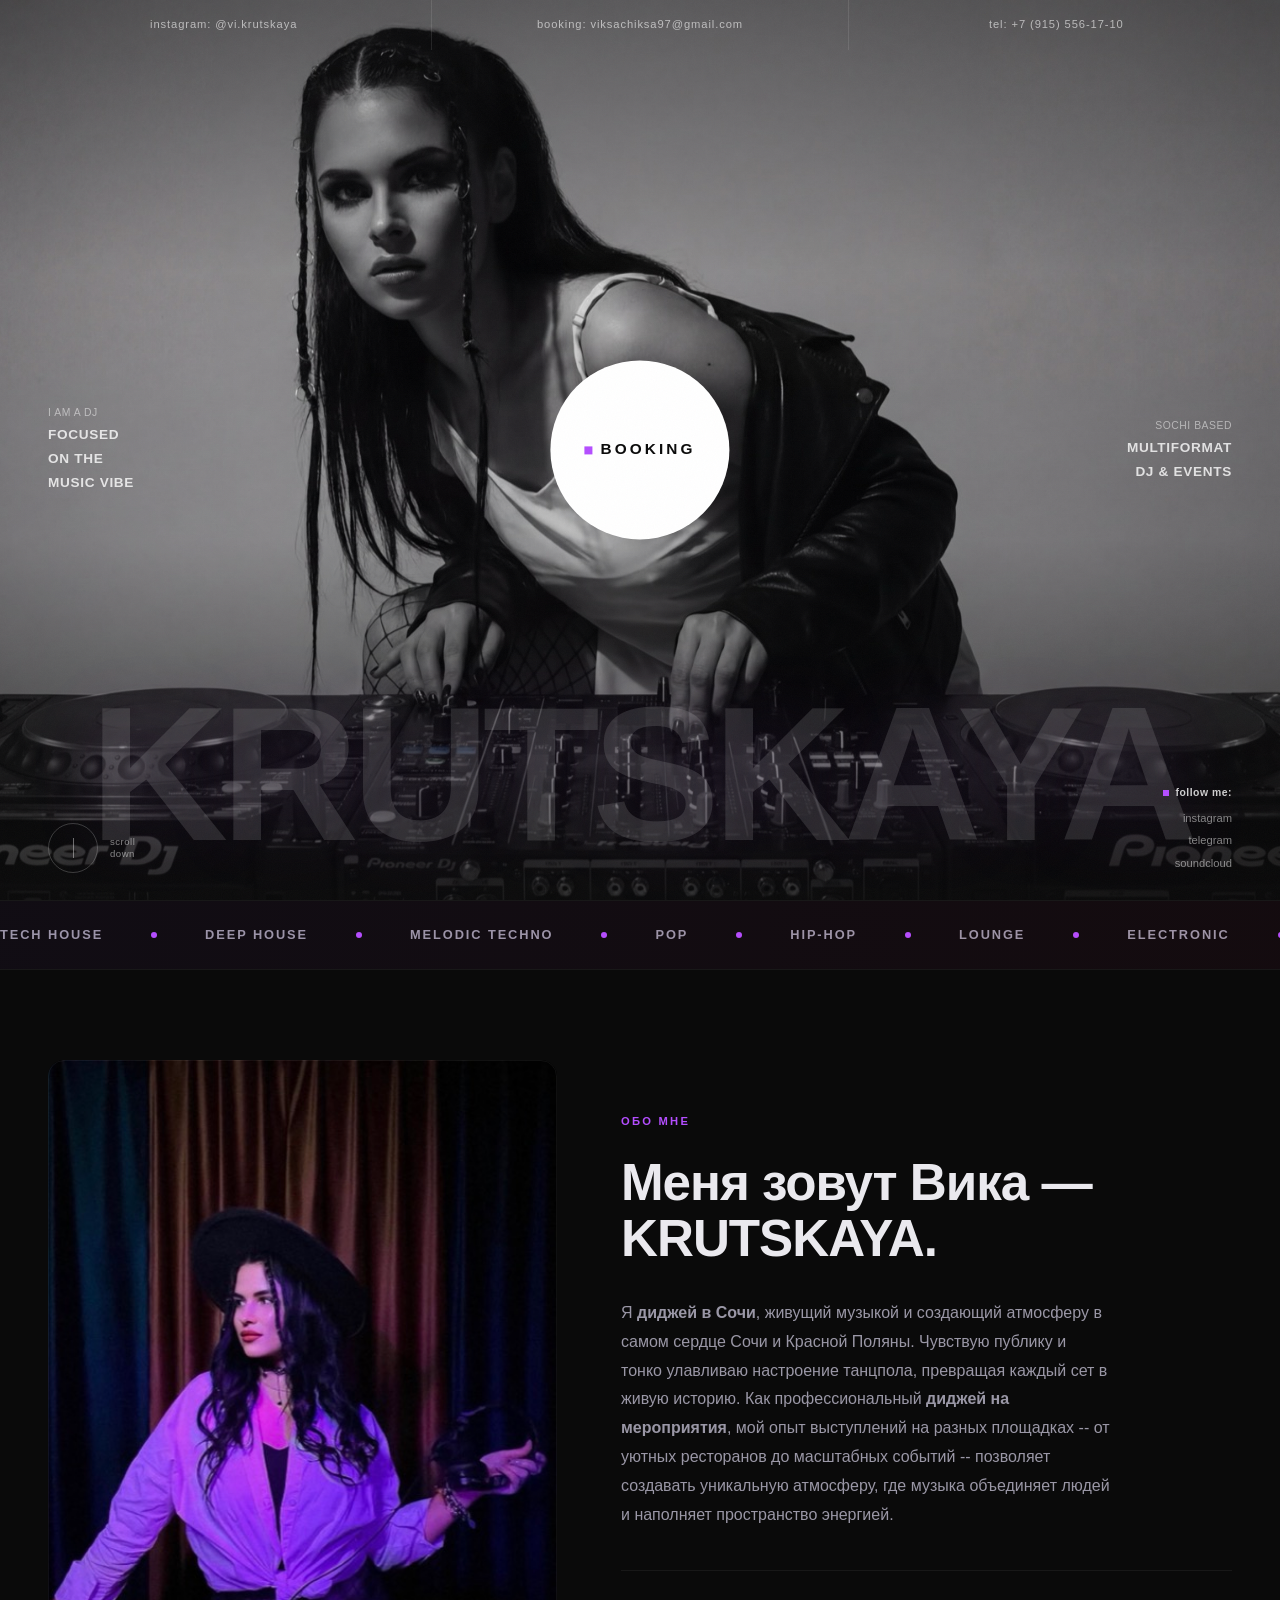
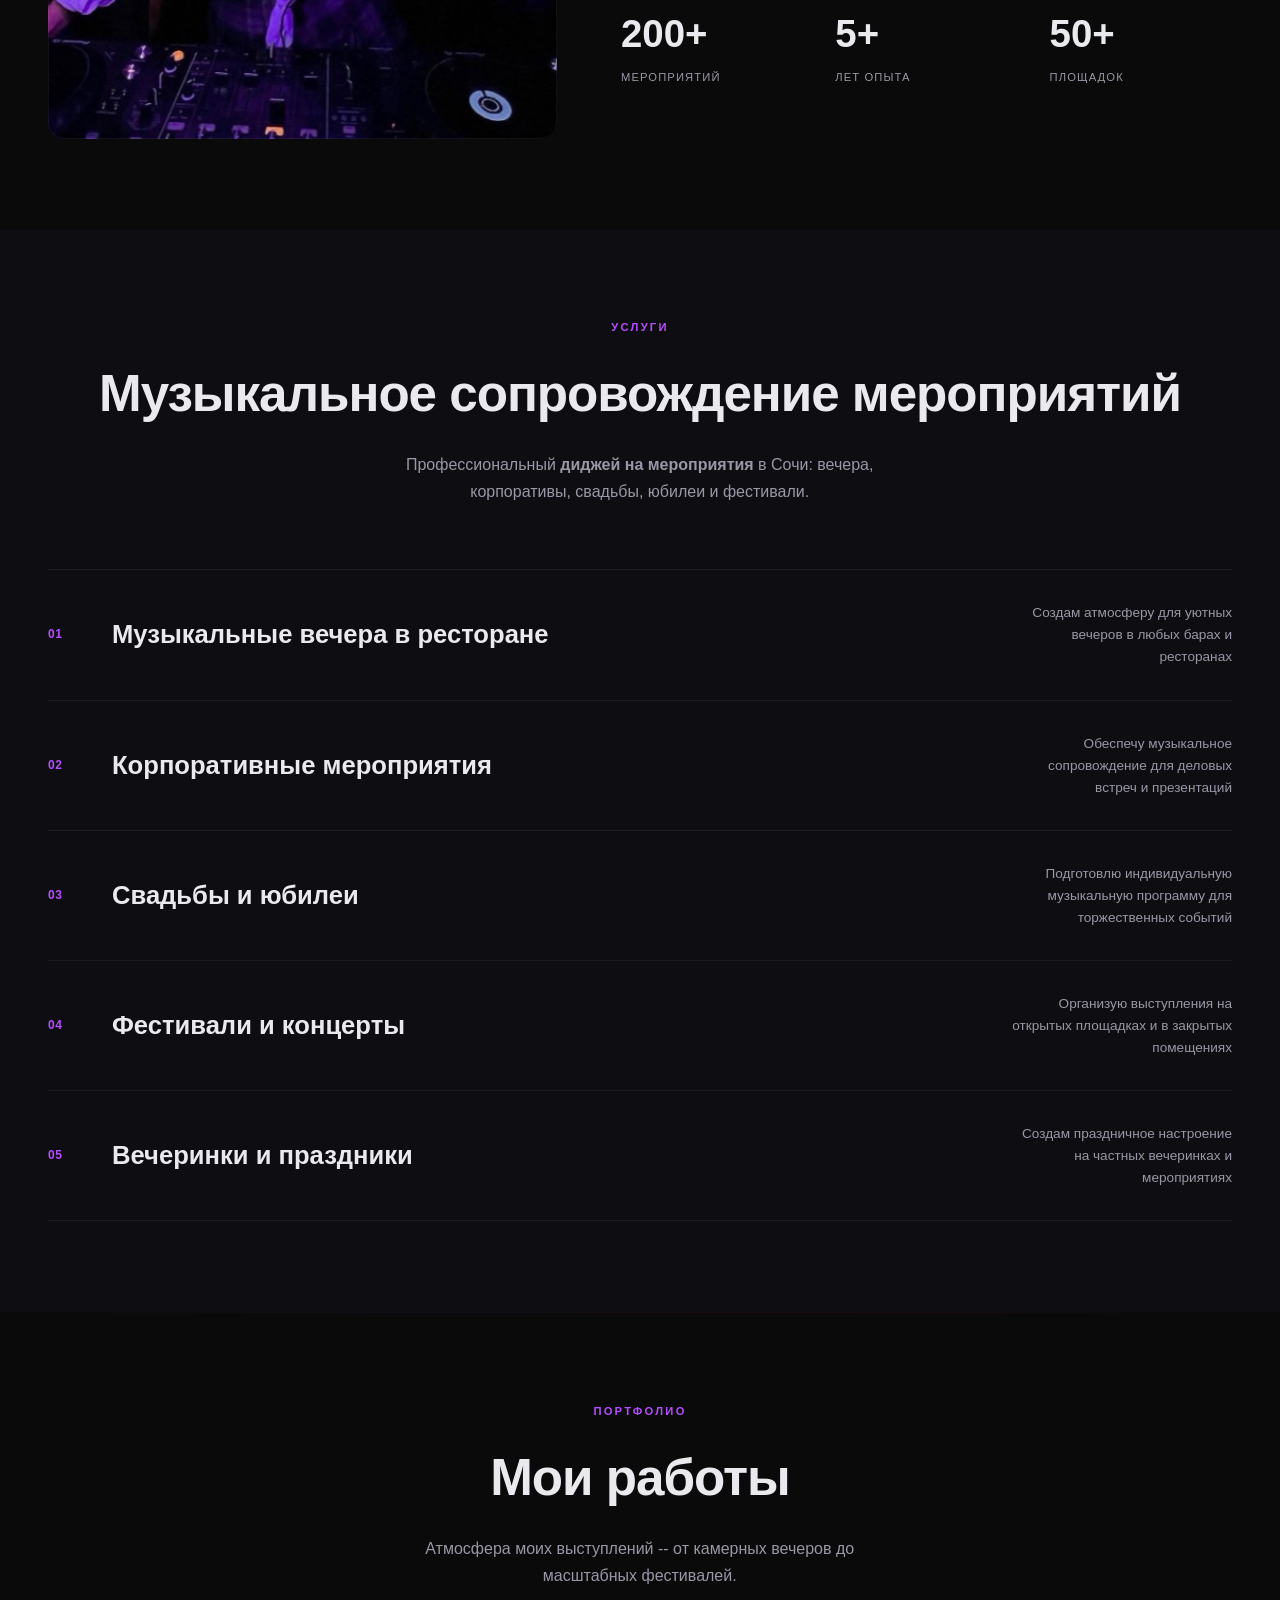
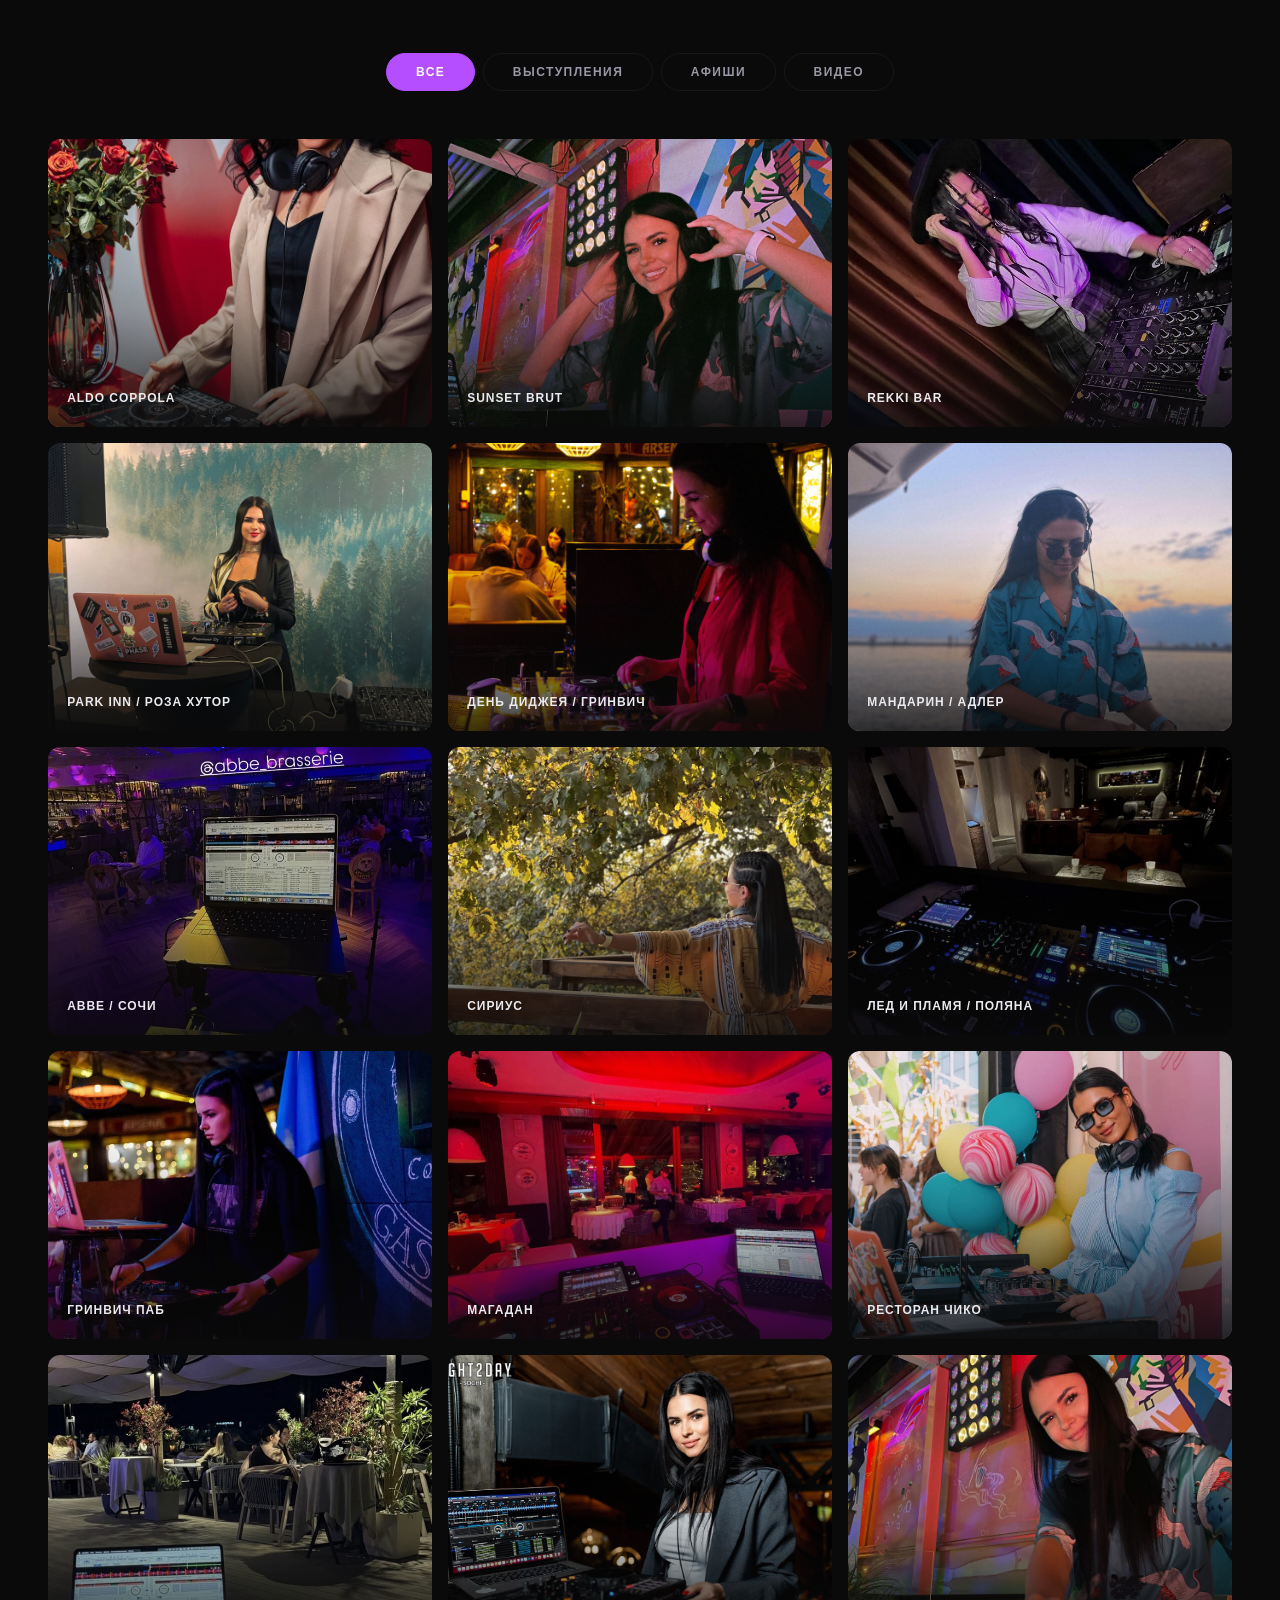
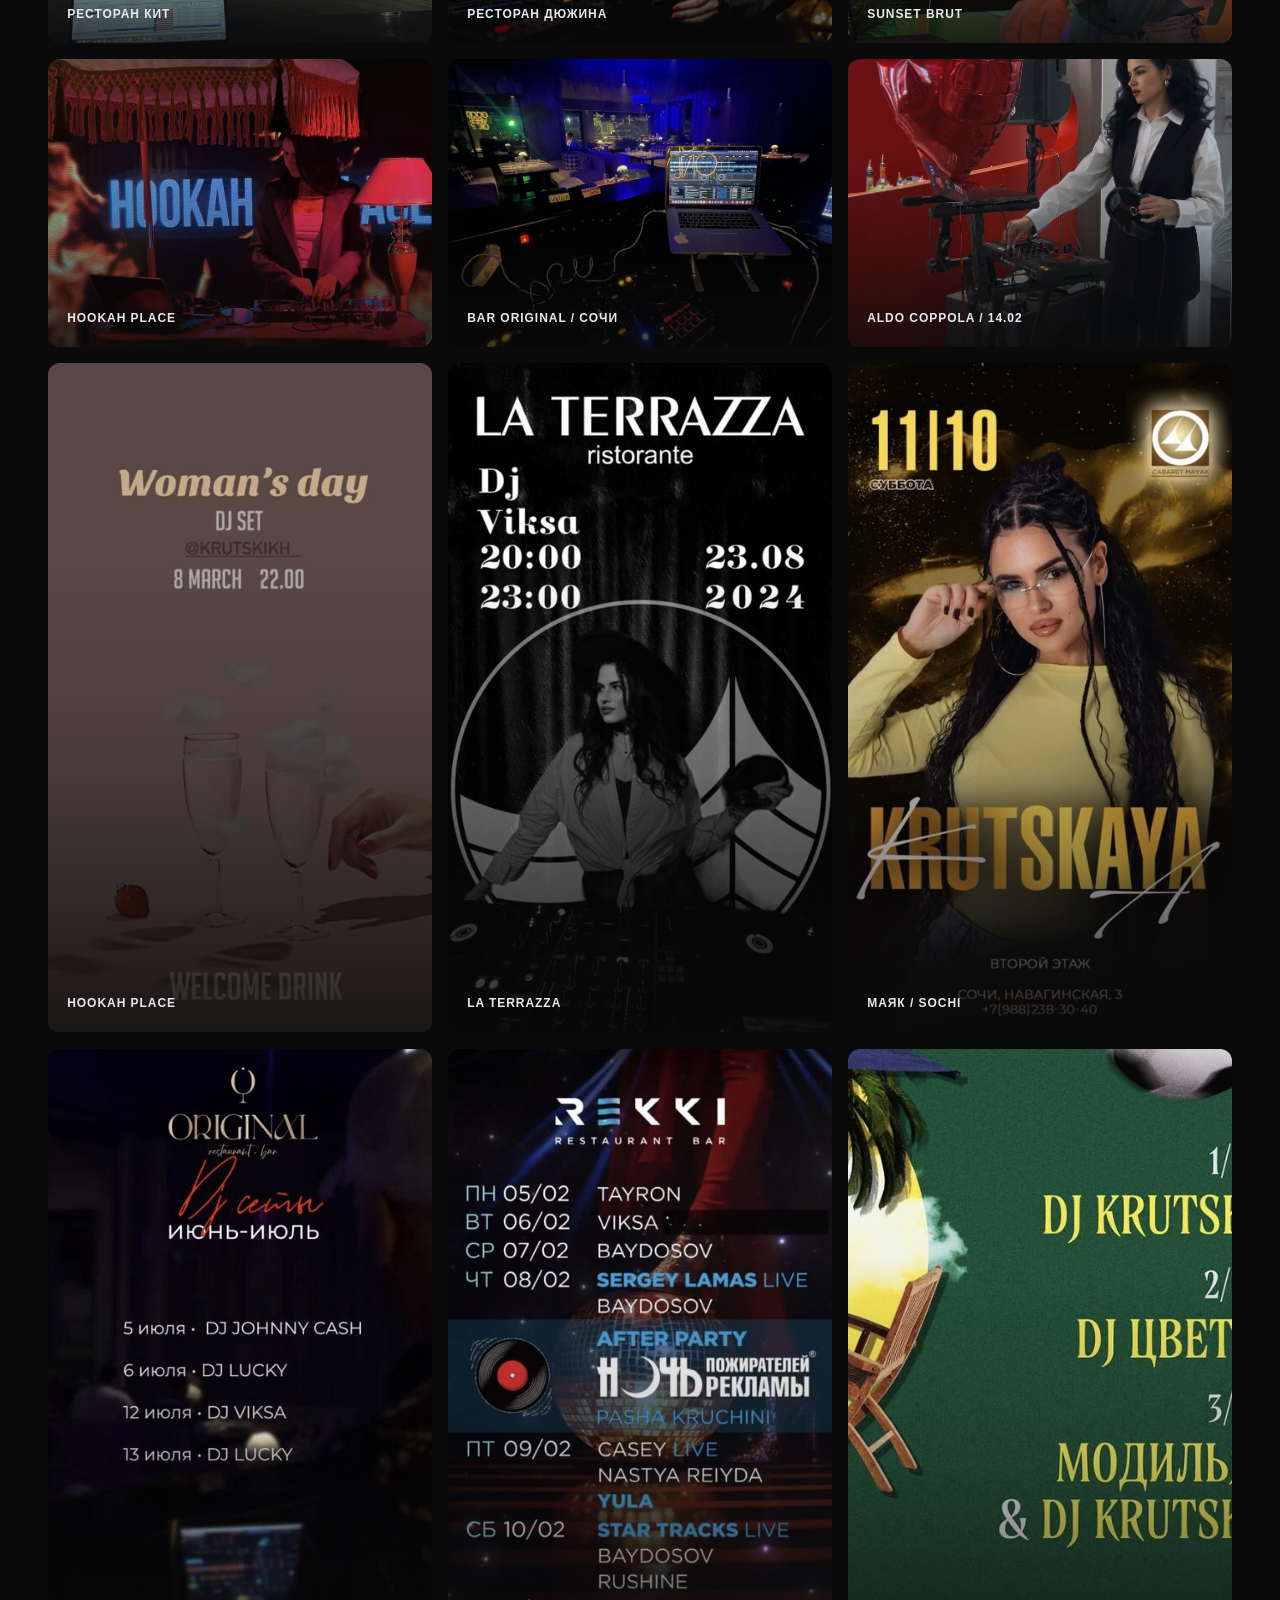
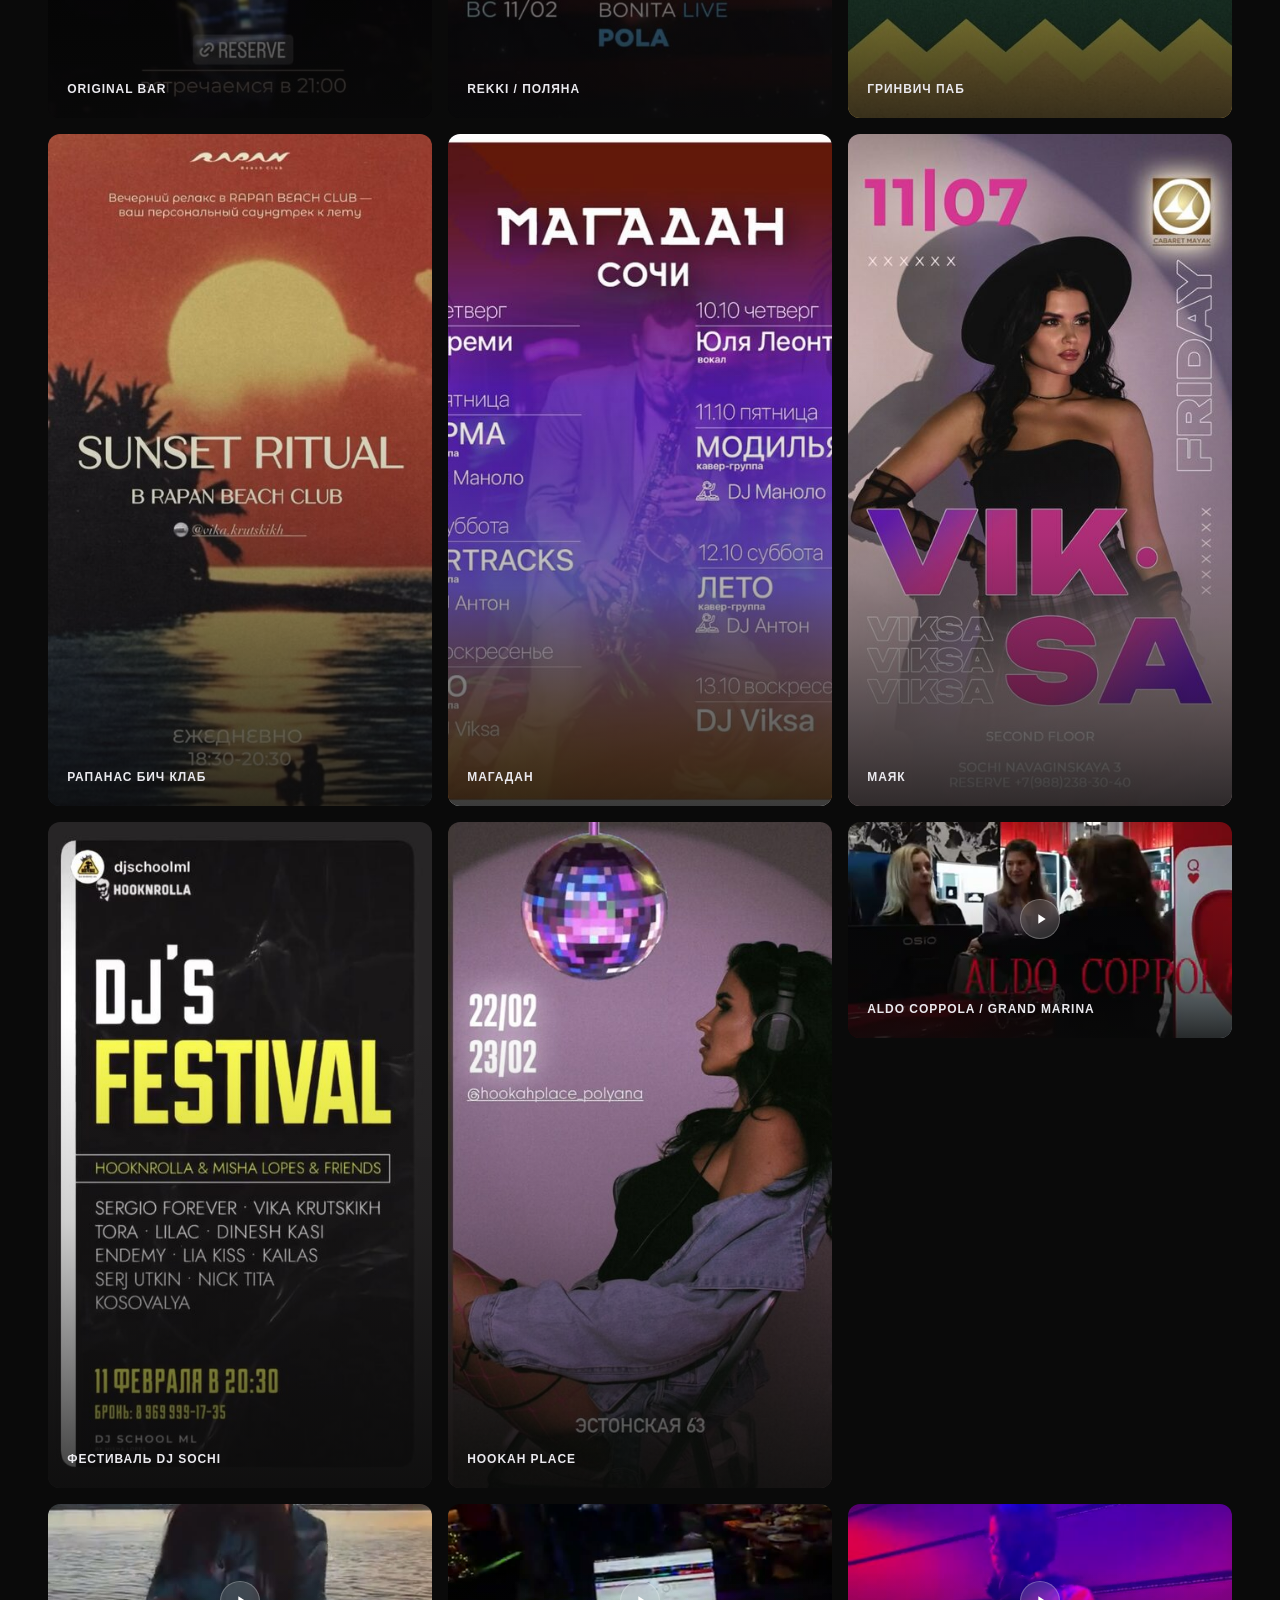
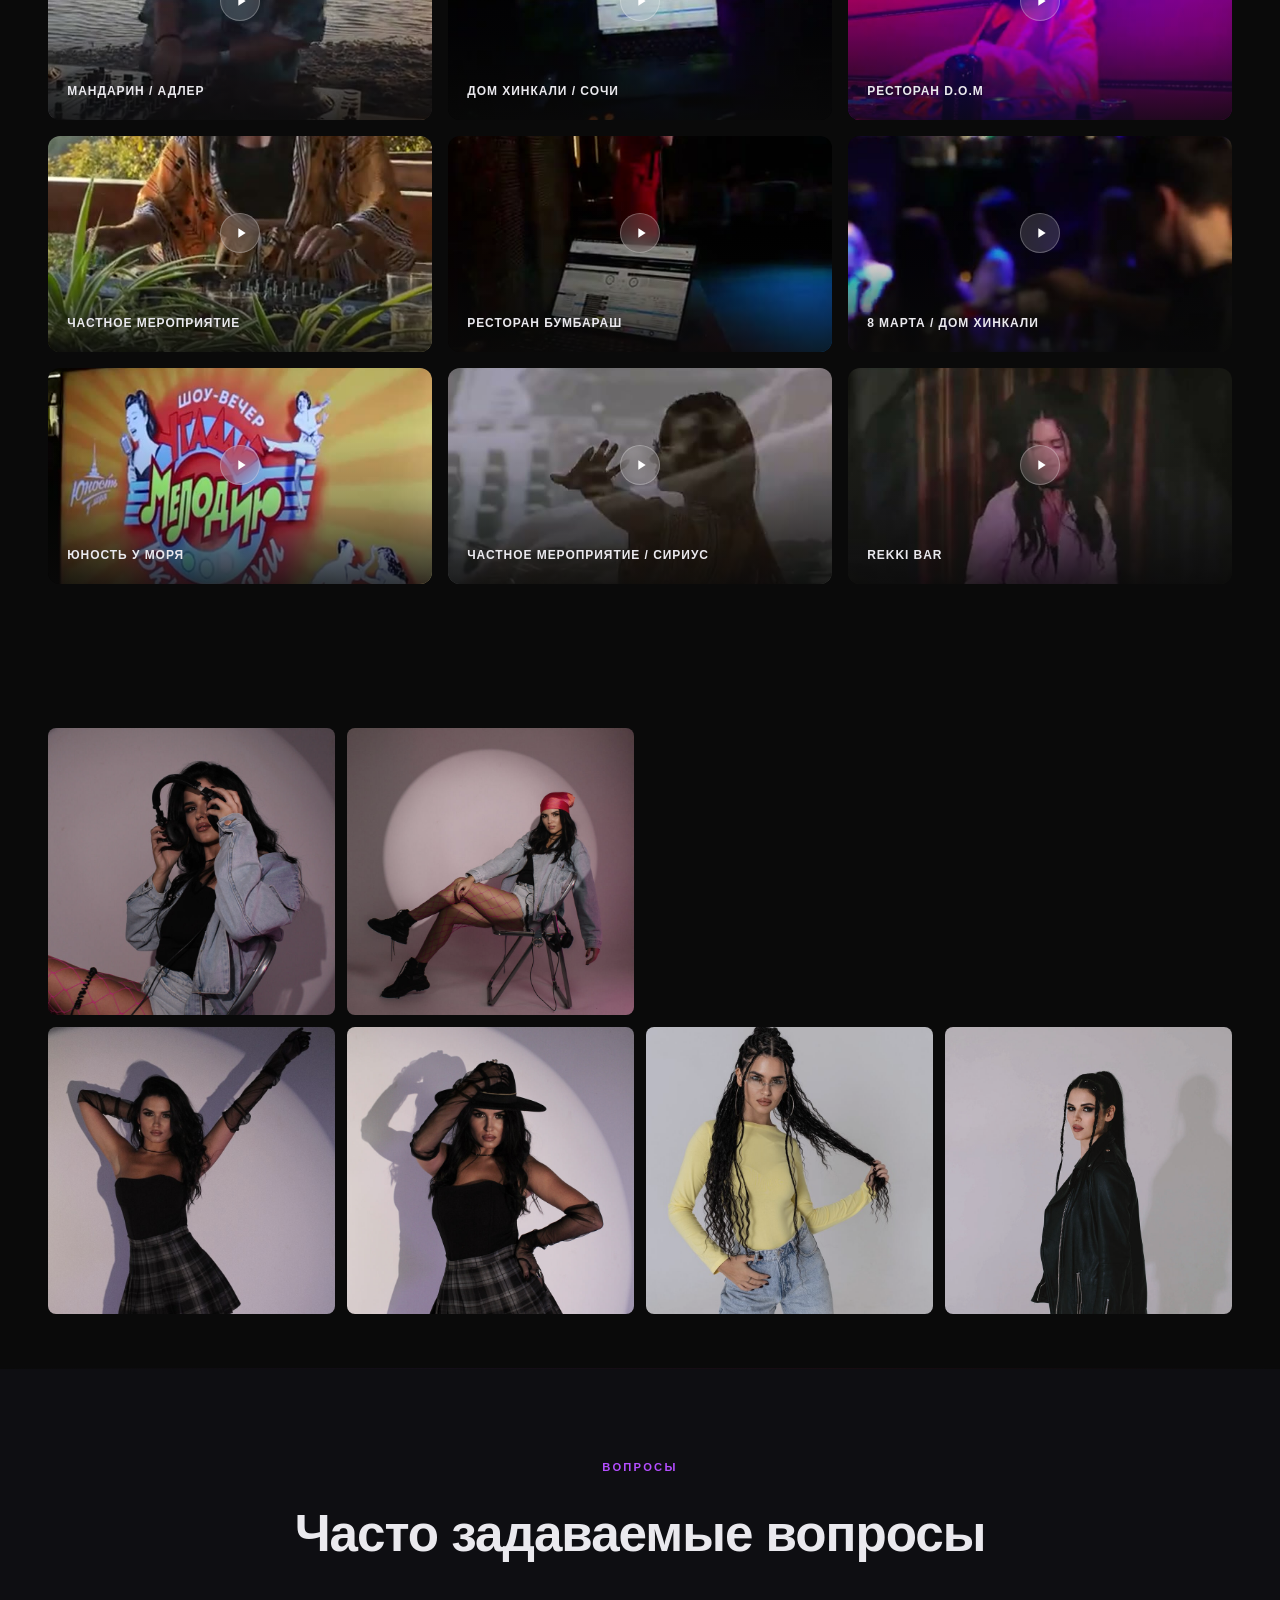
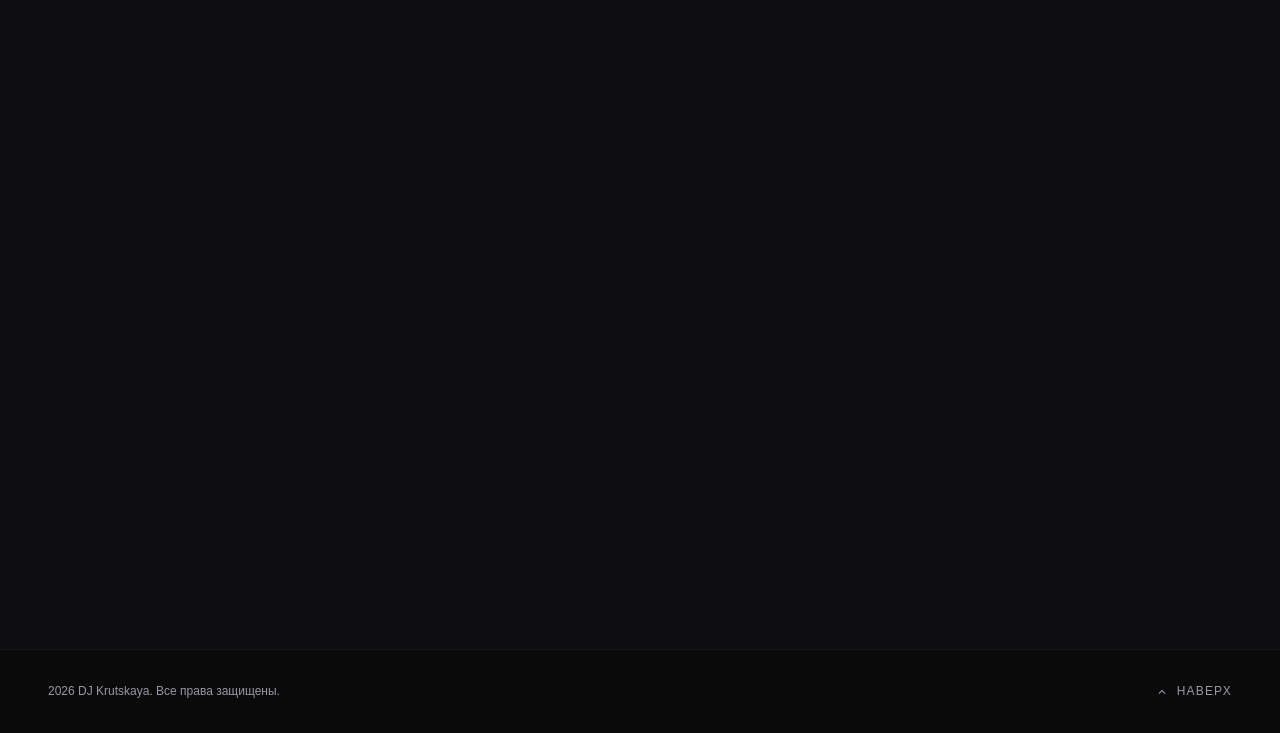
==== index.html @ 625629d8 "Initial commit: DJ Krutskaya website" ====
<!DOCTYPE html>
<html lang="ru">
<head>
  <meta charset="utf-8">
  <meta name="viewport" content="width=device-width, initial-scale=1.0">
  <title>DJ KRUTSKAYA -- Диджей в Сочи | Диджей на мероприятия, свадьбы, корпоративы</title>
  <meta name="description" content="DJ KRUTSKAYA -- профессиональный диджей в Сочи и Красной Поляне. Диджей на мероприятия: свадьбы, корпоративы, вечеринки, фестивали. 200+ мероприятий, 5+ лет опыта. Забронировать диджея в Сочи.">
  <meta name="keywords" content="диджей в сочи, диджей на мероприятия, dj сочи, диджей красная поляна, dj на свадьбу сочи, диджей на корпоратив">
  <meta property="og:title" content="DJ KRUTSKAYA -- Диджей в Сочи и Красной Поляне">
  <meta property="og:description" content="Профессиональный диджей на мероприятия в Сочи. Свадьбы, корпоративы, вечеринки, фестивали. 200+ мероприятий.">
  <meta property="og:type" content="website">
  <meta property="og:image" content="assets/hero.jpg">
  <meta property="og:url" content="https://krutskaya-musicru.vercel.app">
  <meta name="format-detection" content="telephone=no">
  <link rel="canonical" href="https://krutskaya-musicru.vercel.app">
  <link rel="stylesheet" href="style.css">
</head>
<body>

  <!-- NAV -->
  <nav class="nav" id="nav">
    <div class="container nav__inner">
      <a href="#" class="nav__logo">Krutskaya</a>
      <div class="nav__links">
        <a href="#about">Обо мне</a>
        <a href="#services">Услуги</a>
        <a href="#portfolio">Портфолио</a>
        <a href="#faq">Вопросы</a>
      </div>
      <a href="#contact" class="nav__cta">Связаться</a>
      <button class="nav__burger" aria-label="Меню">
        <span></span><span></span><span></span>
      </button>
    </div>
  </nav>

  <!-- MOBILE MENU -->
  <div class="mobile-menu">
    <a href="#about">Обо мне</a>
    <a href="#services">Услуги</a>
    <a href="#portfolio">Портфолио</a>
    <a href="#faq">Вопросы</a>
    <a href="#contact">Связаться</a>
  </div>

  <!-- HERO -->
  <section class="hero" id="hero">
    <!-- Top bar -->
    <div class="hero__topbar">
      <a href="https://www.instagram.com/vi.krutskaya" target="_blank" class="hero__topbar-item">instagram: @vi.krutskaya</a>
      <a href="mailto:viksachiksa97@gmail.com" class="hero__topbar-item">booking: viksachiksa97@gmail.com</a>
      <a href="tel:+79155561710" class="hero__topbar-item">tel: +7 (915) 556-17-10</a>
    </div>

    <!-- Center photo -->
    <div class="hero__photo">
      <img src="assets/hero.jpg" srcset="assets/1x/hero.jpg 1920w, assets/hero.jpg 5504w" sizes="100vw" alt="DJ Krutskaya -- диджей в Сочи и Красной Поляне, мультиформатный диджей на мероприятия">
    </div>

    <!-- Big name behind photo -->
    <h1 class="hero__bigname" data-text="KRUTSKAYA">KRUTSKAYA</h1>

    <!-- Circle button -->
    <a href="#contact" class="hero__circle">
      <span class="hero__circle-text">BOOKING</span>
    </a>

    <!-- Left text -->
    <div class="hero__left-text">
      <span>I am a DJ</span>
      <strong>focused</strong>
      <strong>on the</strong>
      <strong>music vibe</strong>
    </div>

    <!-- Right text -->
    <div class="hero__right-text">
      <span>Sochi based</span>
      <strong>multiformat</strong>
      <strong>DJ &amp; events</strong>
    </div>

    <!-- Social links bottom right -->
    <div class="hero__socials">
      <span class="hero__socials-label">follow me:</span>
      <a href="https://www.instagram.com/vi.krutskaya" target="_blank">instagram</a>
      <a href="https://t.me/krutskikh_vika" target="_blank">telegram</a>
      <a href="https://on.soundcloud.com/x9Zwu44s3wi9yFiacu" target="_blank">soundcloud</a>
    </div>

    <!-- Scroll down bottom left -->
    <div class="hero__scroll">
      <div class="hero__scroll-circle">
        <div class="hero__scroll-line"></div>
      </div>
      <span>scroll<br>down</span>
    </div>
  </section>

  <!-- MARQUEE -->
  <div class="marquee">
    <div class="marquee__track">
      <span class="marquee__item">Tech House</span>
      <span class="marquee__item">Deep House</span>
      <span class="marquee__item">Melodic Techno</span>
      <span class="marquee__item">Pop</span>
      <span class="marquee__item">Hip-Hop</span>
      <span class="marquee__item">Lounge</span>
      <span class="marquee__item">Electronic</span>
      <span class="marquee__item">R&B</span>
      <span class="marquee__item">Tech House</span>
      <span class="marquee__item">Deep House</span>
      <span class="marquee__item">Melodic Techno</span>
      <span class="marquee__item">Pop</span>
      <span class="marquee__item">Hip-Hop</span>
      <span class="marquee__item">Lounge</span>
      <span class="marquee__item">Electronic</span>
      <span class="marquee__item">R&B</span>
    </div>
  </div>

  <!-- ABOUT -->
  <section class="about" id="about">
    <div class="container">
      <div class="about__grid">
        <div class="about__image-wrap reveal">
          <img src="assets/vika_neon.jpg" srcset="assets/1x/vika_neon.jpg 640w, assets/vika_neon.jpg 1290w" sizes="(max-width: 1024px) 100vw, 40vw" alt="DJ Krutskaya -- диджей в Сочи за пультом в неоновом свете">
        </div>
        <div class="about__text-block">
          <div class="about__label reveal">Обо мне</div>
          <h2 class="about__title reveal">Меня зовут Вика — KRUTSKAYA.</h2>
          <p class="about__text reveal">Я <strong>диджей в Сочи</strong>, живущий музыкой и создающий атмосферу в самом сердце Сочи и Красной Поляны. Чувствую публику и тонко улавливаю настроение танцпола, превращая каждый сет в живую историю. Как профессиональный <strong>диджей на мероприятия</strong>, мой опыт выступлений на разных площадках -- от уютных ресторанов до масштабных событий -- позволяет создавать уникальную атмосферу, где музыка объединяет людей и наполняет пространство энергией.</p>
          <div class="about__stats reveal">
            <div class="about__stat">
              <div class="about__stat-number">200+</div>
              <div class="about__stat-label">Мероприятий</div>
            </div>
            <div class="about__stat">
              <div class="about__stat-number">5+</div>
              <div class="about__stat-label">Лет опыта</div>
            </div>
            <div class="about__stat">
              <div class="about__stat-number">50+</div>
              <div class="about__stat-label">Площадок</div>
            </div>
          </div>
        </div>
      </div>
    </div>
  </section>

  <!-- SERVICES -->
  <section class="services" id="services">
    <div class="container">
      <div class="section__label reveal">Услуги</div>
      <h2 class="section__title reveal">Музыкальное сопровождение мероприятий</h2>
      <p class="section__descr reveal">Профессиональный <strong>диджей на мероприятия</strong> в Сочи: вечера, корпоративы, свадьбы, юбилеи и фестивали.</p>
      <div class="services__list">
        <div class="service-item reveal">
          <span class="service-item__num">01</span>
          <h3 class="service-item__title">Музыкальные вечера в ресторане</h3>
          <p class="service-item__descr">Создам атмосферу для уютных вечеров в любых барах и ресторанах</p>
        </div>
        <div class="service-item reveal">
          <span class="service-item__num">02</span>
          <h3 class="service-item__title">Корпоративные мероприятия</h3>
          <p class="service-item__descr">Обеспечу музыкальное сопровождение для деловых встреч и презентаций</p>
        </div>
        <div class="service-item reveal">
          <span class="service-item__num">03</span>
          <h3 class="service-item__title">Свадьбы и юбилеи</h3>
          <p class="service-item__descr">Подготовлю индивидуальную музыкальную программу для торжественных событий</p>
        </div>
        <div class="service-item reveal">
          <span class="service-item__num">04</span>
          <h3 class="service-item__title">Фестивали и концерты</h3>
          <p class="service-item__descr">Организую выступления на открытых площадках и в закрытых помещениях</p>
        </div>
        <div class="service-item reveal">
          <span class="service-item__num">05</span>
          <h3 class="service-item__title">Вечеринки и праздники</h3>
          <p class="service-item__descr">Создам праздничное настроение на частных вечеринках и мероприятиях</p>
        </div>
      </div>
    </div>
  </section>

  <div class="strobe-line"></div>

  <!-- PORTFOLIO -->
  <section class="portfolio" id="portfolio">
    <div class="container">
      <div class="section__label reveal">Портфолио</div>
      <h2 class="section__title reveal">Мои работы</h2>
      <p class="section__descr reveal">Атмосфера моих выступлений -- от камерных вечеров до масштабных фестивалей.</p>

      <!-- Filter Tabs -->
      <div class="portfolio__tabs reveal" id="portfolioTabs">
        <button class="portfolio__tab active" data-filter="all">Все</button>
        <button class="portfolio__tab" data-filter="performances">Выступления</button>
        <button class="portfolio__tab" data-filter="posters">Афиши</button>
        <button class="portfolio__tab" data-filter="videos">Видео</button>
      </div>

      <div class="portfolio__grid" id="portfolioGrid">

        <!-- PERFORMANCES: Фото с выступлений -->
        <div class="portfolio__item reveal" data-category="performances">
          <img src="assets/portfolio/photos/ALDO_COPPOLA.jpg" alt="DJ Krutskaya выступление в Aldo Coppola, Сочи" loading="lazy">
          <span class="portfolio__item-title">Aldo Coppola</span>
        </div>
        <div class="portfolio__item reveal" data-category="performances">
          <img src="assets/portfolio/photos/Sunset_brut_Сочи.jpg" alt="DJ Krutskaya в Sunset Brut, диджей Сочи" loading="lazy">
          <span class="portfolio__item-title">Sunset Brut</span>
        </div>
        <div class="portfolio__item reveal" data-category="performances">
          <img src="assets/portfolio/photos/Rekki_Bar.jpg" alt="DJ Krutskaya в Rekki Bar, диджей на мероприятия" loading="lazy">
          <span class="portfolio__item-title">Rekki Bar</span>
        </div>
        <div class="portfolio__item reveal" data-category="performances">
          <img src="assets/portfolio/photos/Новый_Год-Park_Inn_(Роза_Хутор).jpg" alt="DJ Krutskaya Новый Год Park Inn, Роза Хутор" loading="lazy">
          <span class="portfolio__item-title">Park Inn / Роза Хутор</span>
        </div>
        <div class="portfolio__item reveal" data-category="performances">
          <img src="assets/portfolio/photos/День_диджея_-_Гринвич.jpg" alt="DJ Krutskaya День диджея Гринвич Паб Сочи" loading="lazy">
          <span class="portfolio__item-title">День диджея / Гринвич</span>
        </div>
        <div class="portfolio__item reveal" data-category="performances">
          <img src="assets/portfolio/photos/Адлер_Мандарин.jpg" alt="DJ Krutskaya в Мандарин Адлер, диджей Сочи" loading="lazy">
          <span class="portfolio__item-title">Мандарин / Адлер</span>
        </div>
        <div class="portfolio__item reveal" data-category="performances">
          <img src="assets/portfolio/photos/Abbe_Сочи.jpg" alt="DJ Krutskaya в Abbe Сочи, диджей на мероприятия" loading="lazy">
          <span class="portfolio__item-title">Abbe / Сочи</span>
        </div>
        <div class="portfolio__item reveal" data-category="performances">
          <img src="assets/portfolio/photos/Сириус.jpg" alt="DJ Krutskaya выступление в Сириусе Сочи" loading="lazy">
          <span class="portfolio__item-title">Сириус</span>
        </div>
        <div class="portfolio__item reveal" data-category="performances">
          <img src="assets/portfolio/photos/Лед_и_пламя_Поляна.jpg" alt="DJ Krutskaya Лед и пламя Красная Поляна" loading="lazy">
          <span class="portfolio__item-title">Лед и пламя / Поляна</span>
        </div>
        <div class="portfolio__item reveal" data-category="performances">
          <img src="assets/portfolio/photos/Гринвич_Паб.jpg" alt="DJ Krutskaya в Гринвич Паб Сочи" loading="lazy">
          <span class="portfolio__item-title">Гринвич Паб</span>
        </div>
        <div class="portfolio__item reveal" data-category="performances">
          <img src="assets/portfolio/photos/Магадан.jpg" alt="DJ Krutskaya в ресторане Магадан Сочи" loading="lazy">
          <span class="portfolio__item-title">Магадан</span>
        </div>
        <div class="portfolio__item reveal" data-category="performances">
          <img src="assets/portfolio/photos/открытие_ресторан_ЧИКО.jpg" alt="DJ Krutskaya открытие ресторана ЧИКО Сочи" loading="lazy">
          <span class="portfolio__item-title">Ресторан ЧИКО</span>
        </div>
        <div class="portfolio__item reveal" data-category="performances">
          <img src="assets/portfolio/photos/Ресторан_Кит.jpg" alt="DJ Krutskaya в ресторане Кит Сочи" loading="lazy">
          <span class="portfolio__item-title">Ресторан Кит</span>
        </div>
        <div class="portfolio__item reveal" data-category="performances">
          <img src="assets/portfolio/photos/ресторан_Дюжина.jpg" alt="DJ Krutskaya в ресторане Дюжина Сочи" loading="lazy">
          <span class="portfolio__item-title">Ресторан Дюжина</span>
        </div>
        <div class="portfolio__item reveal" data-category="performances">
          <img src="assets/portfolio/photos/Sunset_Brut.jpg" alt="DJ Krutskaya Sunset Brut вечеринка Сочи" loading="lazy">
          <span class="portfolio__item-title">Sunset Brut</span>
        </div>
        <div class="portfolio__item reveal" data-category="performances">
          <img src="assets/portfolio/photos/Hookah_Place.jpg" alt="DJ Krutskaya Hookah Place Сочи" loading="lazy">
          <span class="portfolio__item-title">Hookah Place</span>
        </div>
        <div class="portfolio__item reveal" data-category="performances">
          <img src="assets/portfolio/photos/Bar_Original_Сочи.jpg" alt="DJ Krutskaya Bar Original Сочи" loading="lazy">
          <span class="portfolio__item-title">Bar Original / Сочи</span>
        </div>
        <div class="portfolio__item reveal" data-category="performances">
          <img src="assets/portfolio/photos/aldo_coppola_14feb.jpg" alt="DJ Krutskaya Aldo Coppola 14 февраля Сочи" loading="lazy">
          <span class="portfolio__item-title">Aldo Coppola / 14.02</span>
        </div>

        <!-- POSTERS: Афиши -->
        <div class="portfolio__item portfolio__item--poster reveal" data-category="posters">
          <img src="assets/portfolio/posters/Hookah_PLACE.jpg" alt="Афиша Hookah Place диджей Сочи DJ Krutskaya" loading="lazy">
          <span class="portfolio__item-title">Hookah Place</span>
        </div>
        <div class="portfolio__item portfolio__item--poster reveal" data-category="posters">
          <img src="assets/portfolio/posters/LA_TERRAZZA.jpg" alt="Афиша La Terrazza диджей DJ Krutskaya Сочи" loading="lazy">
          <span class="portfolio__item-title">La Terrazza</span>
        </div>
        <div class="portfolio__item portfolio__item--poster reveal" data-category="posters">
          <img src="assets/portfolio/posters/MAYAK_Sochi.jpg" alt="Афиша Маяк, Сочи" loading="lazy">
          <span class="portfolio__item-title">Маяк / Sochi</span>
        </div>
        <div class="portfolio__item portfolio__item--poster reveal" data-category="posters">
          <img src="assets/portfolio/posters/Original_BAR.jpg" alt="Афиша Original Bar" loading="lazy">
          <span class="portfolio__item-title">Original Bar</span>
        </div>
        <div class="portfolio__item portfolio__item--poster reveal" data-category="posters">
          <img src="assets/portfolio/posters/Rekki_Поляна.jpg" alt="Афиша Rekki, Поляна" loading="lazy">
          <span class="portfolio__item-title">Rekki / Поляна</span>
        </div>
        <div class="portfolio__item portfolio__item--poster reveal" data-category="posters">
          <img src="assets/portfolio/posters/Гринвич_паб.jpg" alt="Афиша Гринвич Паб" loading="lazy">
          <span class="portfolio__item-title">Гринвич Паб</span>
        </div>
        <div class="portfolio__item portfolio__item--poster reveal" data-category="posters">
          <img src="assets/portfolio/posters/Рапанас_бич_клаб.jpg" alt="Афиша Рапанас Бич Клаб" loading="lazy">
          <span class="portfolio__item-title">Рапанас Бич Клаб</span>
        </div>
        <div class="portfolio__item portfolio__item--poster reveal" data-category="posters">
          <img src="assets/portfolio/posters/магадан.jpg" alt="Афиша Магадан" loading="lazy">
          <span class="portfolio__item-title">Магадан</span>
        </div>
        <div class="portfolio__item portfolio__item--poster reveal" data-category="posters">
          <img src="assets/portfolio/posters/маяк.jpg" alt="Афиша Маяк" loading="lazy">
          <span class="portfolio__item-title">Маяк</span>
        </div>
        <div class="portfolio__item portfolio__item--poster reveal" data-category="posters">
          <img src="assets/portfolio/posters/фестиваль_DJ_Sochi.jpg" alt="Афиша фестиваля DJ Sochi" loading="lazy">
          <span class="portfolio__item-title">Фестиваль DJ Sochi</span>
        </div>
        <div class="portfolio__item portfolio__item--poster reveal" data-category="posters">
          <img src="assets/portfolio/posters/Hookah_2.jpg" alt="Афиша Hookah Place 2" loading="lazy">
          <span class="portfolio__item-title">Hookah Place</span>
        </div>

        <!-- VIDEOS -->
        <div class="portfolio__item portfolio__item--video reveal" data-category="videos">
          <video src="assets/portfolio/videos/video_1.mp4" poster="assets/portfolio/videos/video_1_poster.jpg" muted loop playsinline preload="metadata"></video>
          <span class="portfolio__item-title">Aldo Coppola / Grand Marina</span>
          <span class="portfolio__item-play">
            <svg viewBox="0 0 24 24"><path d="M8 5v14l11-7z"/></svg>
          </span>
        </div>
        <div class="portfolio__item portfolio__item--video reveal" data-category="videos">
          <video src="assets/portfolio/videos/video_2.mp4" poster="assets/portfolio/videos/video_2_poster.jpg" muted loop playsinline preload="metadata"></video>
          <span class="portfolio__item-title">Мандарин / Адлер</span>
          <span class="portfolio__item-play">
            <svg viewBox="0 0 24 24"><path d="M8 5v14l11-7z"/></svg>
          </span>
        </div>
        <div class="portfolio__item portfolio__item--video reveal" data-category="videos">
          <video src="assets/portfolio/videos/video_3.mp4" poster="assets/portfolio/videos/video_3_poster.jpg" muted loop playsinline preload="metadata"></video>
          <span class="portfolio__item-title">Дом Хинкали / Сочи</span>
          <span class="portfolio__item-play">
            <svg viewBox="0 0 24 24"><path d="M8 5v14l11-7z"/></svg>
          </span>
        </div>
        <div class="portfolio__item portfolio__item--video reveal" data-category="videos">
          <video src="assets/portfolio/videos/video_4.mp4" poster="assets/portfolio/videos/video_4_poster.jpg" muted loop playsinline preload="metadata"></video>
          <span class="portfolio__item-title">Ресторан D.O.M</span>
          <span class="portfolio__item-play">
            <svg viewBox="0 0 24 24"><path d="M8 5v14l11-7z"/></svg>
          </span>
        </div>
        <div class="portfolio__item portfolio__item--video reveal" data-category="videos">
          <video src="assets/portfolio/videos/video_5.mp4" poster="assets/portfolio/videos/video_5_poster.jpg" muted loop playsinline preload="metadata"></video>
          <span class="portfolio__item-title">Частное мероприятие</span>
          <span class="portfolio__item-play">
            <svg viewBox="0 0 24 24"><path d="M8 5v14l11-7z"/></svg>
          </span>
        </div>
        <div class="portfolio__item portfolio__item--video reveal" data-category="videos">
          <video src="assets/portfolio/videos/video_6.mp4" poster="assets/portfolio/videos/video_6_poster.jpg" muted loop playsinline preload="metadata"></video>
          <span class="portfolio__item-title">Ресторан Бумбараш</span>
          <span class="portfolio__item-play">
            <svg viewBox="0 0 24 24"><path d="M8 5v14l11-7z"/></svg>
          </span>
        </div>
        <div class="portfolio__item portfolio__item--video reveal" data-category="videos">
          <video src="assets/portfolio/videos/video_7.mp4" poster="assets/portfolio/videos/video_7_poster.jpg" muted loop playsinline preload="metadata"></video>
          <span class="portfolio__item-title">8 марта / Дом Хинкали</span>
          <span class="portfolio__item-play">
            <svg viewBox="0 0 24 24"><path d="M8 5v14l11-7z"/></svg>
          </span>
        </div>
        <div class="portfolio__item portfolio__item--video reveal" data-category="videos">
          <video src="assets/portfolio/videos/video_8.mp4" poster="assets/portfolio/videos/video_8_poster.jpg" muted loop playsinline preload="metadata"></video>
          <span class="portfolio__item-title">Юность у моря</span>
          <span class="portfolio__item-play">
            <svg viewBox="0 0 24 24"><path d="M8 5v14l11-7z"/></svg>
          </span>
        </div>
        <div class="portfolio__item portfolio__item--video reveal" data-category="videos">
          <video src="assets/portfolio/videos/video_9.mp4" poster="assets/portfolio/videos/video_9_poster.jpg" muted loop playsinline preload="metadata"></video>
          <span class="portfolio__item-title">Частное мероприятие / Сириус</span>
          <span class="portfolio__item-play">
            <svg viewBox="0 0 24 24"><path d="M8 5v14l11-7z"/></svg>
          </span>
        </div>
        <div class="portfolio__item portfolio__item--video reveal" data-category="videos">
          <video src="assets/portfolio/videos/video_10.mp4" poster="assets/portfolio/videos/video_10_poster.jpg" muted loop playsinline preload="metadata"></video>
          <span class="portfolio__item-title">Rekki Bar</span>
          <span class="portfolio__item-play">
            <svg viewBox="0 0 24 24"><path d="M8 5v14l11-7z"/></svg>
          </span>
        </div>

      </div>
    </div>
  </section>

  <!-- PROMO GALLERY -->
  <section class="gallery">
    <div class="container">
      <div class="gallery__grid">
        <div class="gallery__item reveal" data-lightbox-gallery><img src="assets/portfolio/photos/promo_IMG_1570.jpg" loading="lazy" alt="DJ Krutskaya промо фото диджей в Сочи"></div>
        <div class="gallery__item reveal" data-lightbox-gallery><img src="assets/portfolio/photos/promo_IMG_1573.jpg" loading="lazy" alt="DJ Krutskaya промо фотосессия"></div>
        <div class="gallery__item reveal" data-lightbox-gallery><img src="assets/portfolio/photos/promo_Вика-54.jpg" loading="lazy" alt="DJ Krutskaya студийное фото"></div>
        <div class="gallery__item reveal" data-lightbox-gallery><img src="assets/portfolio/photos/promo_IMG_2069.jpg" loading="lazy" alt="DJ Krutskaya промо диджей на мероприятия"></div>
        <div class="gallery__item reveal" data-lightbox-gallery><img src="assets/portfolio/photos/promo_IMG_4165.jpg" loading="lazy" alt="DJ Krutskaya фото за пультом"></div>
        <div class="gallery__item reveal" data-lightbox-gallery><img src="assets/portfolio/photos/promo_IMG_1762.jpg" loading="lazy" alt="DJ Krutskaya промо Сочи"></div>
        <div class="gallery__item reveal" data-lightbox-gallery><img src="assets/portfolio/photos/promo_IMG_3479.jpg" loading="lazy" alt="DJ Krutskaya за работой"></div>
        <div class="gallery__item reveal" data-lightbox-gallery><img src="assets/portfolio/photos/promo_IMG_5216.jpg" loading="lazy" alt="DJ Krutskaya диджей Сочи"></div>
      </div>
    </div>
  </section>

  <div class="strobe-line"></div>

  <!-- FAQ -->
  <section class="faq" id="faq">
    <div class="container">
      <div class="section__label reveal">Вопросы</div>
      <h2 class="section__title reveal">Часто задаваемые вопросы</h2>
      <div class="faq__list">
        <div class="faq__item reveal">
          <button class="faq__question">
            <span>Как выбрать диджея?</span>
            <span class="faq__icon"></span>
          </button>
          <div class="faq__answer">
            <div class="faq__answer-inner">При выборе диджея ориентируйтесь на его опыт работы, стиль музыки и отзывы клиентов. Это поможет вам сделать правильный выбор. Я всегда открыта для обсуждения ваших пожеланий и готова предложить оптимальное решение.</div>
          </div>
        </div>
        <div class="faq__item reveal">
          <button class="faq__question">
            <span>Какие мероприятия вы проводите?</span>
            <span class="faq__icon"></span>
          </button>
          <div class="faq__answer">
            <div class="faq__answer-inner">Я организую свои выступления для различных мероприятий: от музыкальных вечеров в ресторане до сопровождения на крупных эвентах. Ссвадьбы, корпоративы, дни рождения, фестивали, открытия заведений — каждое мероприятие уникально.</div>
          </div>
        </div>
        <div class="faq__item reveal">
          <button class="faq__question">
            <span>Как с вами связаться?</span>
            <span class="faq__icon"></span>
          </button>
          <div class="faq__answer">
            <div class="faq__answer-inner">Вы можете связаться со мной по телефону +7 (915) 556-17-10, написать на почту viksachiksa97@gmail.com или через социальные сети: Instagram, Telegram, WhatsApp.</div>
          </div>
        </div>
        <div class="faq__item reveal">
          <button class="faq__question">
            <span>Какие жанры музыки вы играете?</span>
            <span class="faq__icon"></span>
          </button>
          <div class="faq__answer">
            <div class="faq__answer-inner">Я работаю с различными жанрами музыки, включая Tech House, Deep House, Melodic Techno, Pop, Hip-Hop, R&B, Lounge и другие. Подбираю музыку индивидуально под атмосферу и аудиторию мероприятия.</div>
          </div>
        </div>
        <div class="faq__item reveal">
          <button class="faq__question">
            <span>Работаете ли вы за пределами Сочи?</span>
            <span class="faq__icon"></span>
          </button>
          <div class="faq__answer">
            <div class="faq__answer-inner">Да, я готова выступать на мероприятиях по всему Краснодарскому краю и за его пределами. Условия обсуждаются индивидуально — свяжитесь со мной для уточнения деталей.</div>
          </div>
        </div>
      </div>
    </div>
  </section>

  <!-- CONTACT -->
  <section class="contact" id="contact">
    <div class="container">
      <div class="contact__inner">
        <div class="contact__left">
          <div class="section__label reveal" style="text-align:left">Контакты</div>
          <h2 class="contact__title reveal">Давайте создадим вашу атмосферу вместе</h2>
          <p class="contact__text reveal">Свяжитесь со мной для обсуждения вашего мероприятия.</p>
          <div class="contact__links reveal">
            <a href="tel:+79155561710" class="contact__link">
              <span class="contact__link-icon">
                <svg viewBox="0 0 24 24"><path d="M6.62 10.79c1.44 2.83 3.76 5.15 6.59 6.59l2.2-2.2c.27-.27.67-.36 1.02-.24 1.12.37 2.33.57 3.57.57.55 0 1 .45 1 1V20c0 .55-.45 1-1 1-9.39 0-17-7.61-17-17 0-.55.45-1 1-1h3.5c.55 0 1 .45 1 1 0 1.25.2 2.45.57 3.57.11.35.03.74-.25 1.02l-2.2 2.2z"/></svg>
              </span>
              +7 (915) 556-17-10
            </a>
            <a href="mailto:viksachiksa97@gmail.com?subject=Здравствуйте! Хочу узнать о сотрудничестве." class="contact__link">
              <span class="contact__link-icon">
                <svg viewBox="0 0 24 24"><path d="M20 4H4c-1.1 0-1.99.9-1.99 2L2 18c0 1.1.9 2 2 2h16c1.1 0 2-.9 2-2V6c0-1.1-.9-2-2-2zm0 4l-8 5-8-5V6l8 5 8-5v2z"/></svg>
              </span>
              viksachiksa97@gmail.com
            </a>
            <a href="https://wa.me/79155561710?text=%D0%97%D0%B4%D1%80%D0%B0%D0%B2%D1%81%D1%82%D0%B2%D1%83%D0%B9%D1%82%D0%B5!%20%D0%A5%D0%BE%D1%87%D1%83%20%D0%BF%D0%BE%D0%B4%D1%80%D0%BE%D0%B1%D0%BD%D0%B5%D0%B5%20%D1%83%D0%B7%D0%BD%D0%B0%D1%82%D1%8C%20%D0%BE%20%D1%81%D0%BE%D1%82%D1%80%D1%83%D0%B4%D0%BD%D0%B8%D1%87%D0%B5%D1%81%D1%82%D0%B2%D0%B5." target="_blank" rel="nofollow noopener" class="contact__link">
              <span class="contact__link-icon">
                <svg viewBox="0 0 24 24"><path d="M17.472 14.382c-.297-.149-1.758-.867-2.03-.967-.273-.099-.471-.148-.67.15-.197.297-.767.966-.94 1.164-.173.199-.347.223-.644.075-.297-.15-1.255-.463-2.39-1.475-.883-.788-1.48-1.761-1.653-2.059-.173-.297-.018-.458.13-.606.134-.133.298-.347.446-.52.149-.174.198-.298.298-.497.099-.198.05-.371-.025-.52-.075-.149-.669-1.612-.916-2.207-.242-.579-.487-.5-.669-.51-.173-.008-.371-.01-.57-.01-.198 0-.52.074-.792.372-.272.297-1.04 1.016-1.04 2.479 0 1.462 1.065 2.875 1.213 3.074.149.198 2.096 3.2 5.077 4.487.709.306 1.262.489 1.694.625.712.227 1.36.195 1.871.118.571-.085 1.758-.719 2.006-1.413.248-.694.248-1.289.173-1.413-.074-.124-.272-.198-.57-.347z"/><path d="M12 2C6.477 2 2 6.477 2 12c0 1.89.525 3.66 1.438 5.168L2 22l4.832-1.438A9.955 9.955 0 0012 22c5.523 0 10-4.477 10-10S17.523 2 12 2zm0 18c-1.66 0-3.203-.507-4.484-1.375l-.316-.188-2.878.855.855-2.878-.188-.316A7.953 7.953 0 014 12c0-4.411 3.589-8 8-8s8 3.589 8 8-3.589 8-8 8z"/></svg>
              </span>
              WhatsApp
            </a>
          </div>
          <div class="contact__socials reveal">
            <a href="https://www.instagram.com/vi.krutskaya" target="_blank" rel="nofollow noopener" class="contact__social" aria-label="Instagram">
              <svg viewBox="0 0 24 24"><path d="M12 2.163c3.204 0 3.584.012 4.85.07 3.252.148 4.771 1.691 4.919 4.919.058 1.265.069 1.645.069 4.849 0 3.205-.012 3.584-.069 4.849-.149 3.225-1.664 4.771-4.919 4.919-1.266.058-1.644.07-4.85.07-3.204 0-3.584-.012-4.849-.07-3.26-.149-4.771-1.699-4.919-4.92-.058-1.265-.07-1.644-.07-4.849 0-3.204.013-3.583.07-4.849.149-3.227 1.664-4.771 4.919-4.919 1.266-.057 1.645-.069 4.849-.069zM12 0C8.741 0 8.333.014 7.053.072 2.695.272.273 2.69.073 7.052.014 8.333 0 8.741 0 12c0 3.259.014 3.668.072 4.948.2 4.358 2.618 6.78 6.98 6.98C8.333 23.986 8.741 24 12 24c3.259 0 3.668-.014 4.948-.072 4.354-.2 6.782-2.618 6.979-6.98.059-1.28.073-1.689.073-4.948 0-3.259-.014-3.667-.072-4.947-.196-4.354-2.617-6.78-6.979-6.98C15.668.014 15.259 0 12 0zm0 5.838a6.162 6.162 0 100 12.324 6.162 6.162 0 000-12.324zM12 16a4 4 0 110-8 4 4 0 010 8zm6.406-11.845a1.44 1.44 0 100 2.881 1.44 1.44 0 000-2.881z"/></svg>
            </a>
            <a href="https://t.me/krutskikh_vika" target="_blank" rel="nofollow noopener" class="contact__social" aria-label="Telegram">
              <svg viewBox="0 0 24 24"><path d="M11.944 0A12 12 0 000 12a12 12 0 0012 12 12 12 0 0012-12A12 12 0 0012 0h-.056zm4.962 7.224c.1-.002.321.023.465.14a.506.506 0 01.171.325c.016.093.036.306.02.472-.18 1.898-.962 6.502-1.36 8.627-.168.9-.499 1.201-.82 1.23-.696.065-1.225-.46-1.9-.902-1.056-.693-1.653-1.124-2.678-1.8-1.185-.78-.417-1.21.258-1.91.177-.184 3.247-2.977 3.307-3.23.007-.032.014-.15-.056-.212s-.174-.041-.249-.024c-.106.024-1.793 1.14-5.061 3.345-.479.33-.913.49-1.302.48-.428-.008-1.252-.241-1.865-.44-.752-.244-1.349-.374-1.297-.789.027-.216.325-.437.893-.663 3.498-1.524 5.83-2.529 6.998-3.015 3.332-1.386 4.025-1.627 4.476-1.635z"/></svg>
            </a>
            <a href="https://on.soundcloud.com/x9Zwu44s3wi9yFiacu" target="_blank" rel="nofollow noopener" class="contact__social" aria-label="SoundCloud">
              <svg viewBox="0 0 24 24"><path d="M1.175 12.225c-.051 0-.094.046-.101.1l-.233 2.154.233 2.105c.007.058.05.098.101.098.05 0 .09-.04.099-.098l.255-2.105-.27-2.154c-.009-.06-.05-.1-.1-.1m-.899.828c-.06 0-.091.037-.104.094L0 14.479l.172 1.282c.013.06.045.094.104.094.059 0 .09-.037.104-.094l.196-1.282-.196-1.332c-.014-.057-.045-.094-.104-.094m1.837-1.467c-.067 0-.12.055-.127.123l-.214 2.77.214 2.666c.007.07.06.122.127.122.065 0 .113-.052.12-.122l.24-2.666-.24-2.77c-.007-.068-.055-.123-.12-.123m.922-.164c-.075 0-.135.06-.142.135l-.2 2.934.2 2.747c.007.075.067.135.142.135.073 0 .13-.06.14-.135l.226-2.747-.226-2.934c-.01-.074-.066-.135-.14-.135m.905-.093c-.083 0-.15.067-.16.15l-.186 3.027.186 2.78c.01.082.077.15.16.15.08 0 .145-.068.155-.15l.21-2.78-.21-3.027c-.01-.082-.074-.15-.155-.15m.977-.098c-.09 0-.165.074-.172.164l-.17 3.125.17 2.8c.007.09.082.164.172.164.088 0 .16-.074.17-.164l.192-2.8-.192-3.125c-.01-.09-.082-.164-.17-.164m1.063-.144c-.098 0-.18.082-.186.18l-.155 3.267.155 2.81c.007.098.088.18.186.18s.175-.082.185-.18l.176-2.81-.176-3.267c-.01-.098-.087-.18-.185-.18m1.017.384c-.104 0-.19.088-.196.195l-.14 2.883.14 2.82c.006.105.092.193.196.193.102 0 .186-.088.194-.193l.158-2.82-.158-2.883c-.008-.107-.092-.195-.194-.195m1.063-.526c-.11 0-.2.094-.208.21l-.124 3.404.124 2.835c.008.114.098.207.208.207.108 0 .195-.093.206-.207l.14-2.835-.14-3.404c-.01-.116-.098-.21-.206-.21m1.08-.29c-.117 0-.213.1-.22.222l-.11 3.694.11 2.838c.008.12.104.222.22.222.118 0 .21-.1.222-.222l.122-2.838-.123-3.694c-.01-.12-.103-.222-.22-.222m1.064.03c-.124 0-.225.106-.23.236l-.098 3.43.098 2.842c.006.128.106.234.23.234.122 0 .22-.106.23-.234l.11-2.842-.11-3.43c-.01-.13-.108-.236-.23-.236m1.062-.14c-.132 0-.238.112-.244.248l-.085 3.57.085 2.84c.006.135.112.246.244.246.13 0 .233-.11.242-.246l.096-2.84-.096-3.57c-.009-.136-.112-.248-.242-.248m1.131.122c-.14 0-.25.12-.257.262l-.07 3.448.07 2.84c.007.14.117.26.257.26.137 0 .247-.12.255-.26l.08-2.84-.08-3.448c-.008-.142-.118-.262-.255-.262m2.384-.208c-.078 0-.153.013-.225.04-.15-1.706-1.58-3.04-3.327-3.04-.434 0-.853.086-1.237.24-.146.056-.185.114-.187.227v6.5c.003.12.096.217.215.23h4.76c.976 0 1.766-.79 1.766-1.766 0-.975-.79-1.765-1.765-1.765"/></svg>
            </a>
          </div>
        </div>
        <div class="contact__photo reveal">
          <img src="assets/portfolio/photos/promo_Вика-54.jpg" alt="DJ Krutskaya промо фото диджей Сочи">
        </div>
      </div>
    </div>
  </section>

  <!-- LIGHTBOX -->
  <div class="lightbox" id="lightbox">
    <div class="lightbox__overlay"></div>
    <div class="lightbox__content">
      <img class="lightbox__img" id="lightboxImg" alt="">
      <video class="lightbox__video" id="lightboxVideo" controls playsinline></video>
      <div class="lightbox__caption" id="lightboxCaption"></div>
    </div>
    <button class="lightbox__close" id="lightboxClose" aria-label="Закрыть">
      <svg viewBox="0 0 24 24"><path d="M19 6.41L17.59 5 12 10.59 6.41 5 5 6.41 10.59 12 5 17.59 6.41 19 12 13.41 17.59 19 19 17.59 13.41 12z"/></svg>
    </button>
    <button class="lightbox__nav lightbox__nav--prev" id="lightboxPrev" aria-label="Назад">
      <svg viewBox="0 0 24 24"><path d="M15.41 7.41L14 6l-6 6 6 6 1.41-1.41L10.83 12z"/></svg>
    </button>
    <button class="lightbox__nav lightbox__nav--next" id="lightboxNext" aria-label="Вперед">
      <svg viewBox="0 0 24 24"><path d="M10 6L8.59 7.41 13.17 12l-4.58 4.59L10 18l6-6z"/></svg>
    </button>
  </div>

  <!-- SEO ARTICLES -->
  <section class="seo-articles" id="articles">
    <div class="container">
      <article class="seo-article reveal">
        <h2 class="seo-article__title">Диджей в Сочи -- музыка для вашего события</h2>
        <p>Если вы ищете <strong>диджей в Сочи</strong>, который превратит ваше мероприятие в незабываемый праздник, -- вы попали по адресу. DJ KRUTSKAYA -- это более 5 лет опыта работы на лучших площадках Сочи и Красной Поляны. За это время проведено более 200 мероприятий: от камерных вечеров в ресторанах Aldo Coppola и Sunset Brut до масштабных фестивалей и корпоративных событий.</p>
        <h3>Почему выбирают именно меня</h3>
        <p>Как <strong>диджей в Сочи</strong>, я работаю в различных музыкальных направлениях: Tech House, Deep House, Melodic Techno, Pop, Hip-Hop, R&B и Lounge. Такой широкий диапазон позволяет подобрать идеальный саундтрек для любого формата -- будь то свадьба на берегу моря, корпоратив в горах Красной Поляны или вечеринка в одном из лучших клубов Сочи. Каждый сет составляется индивидуально, с учетом пожеланий заказчика и специфики площадки.</p>
      </article>
      <article class="seo-article reveal">
        <h2 class="seo-article__title">Диджей на мероприятия -- профессиональный подход</h2>
        <p>Приглашая профессионального <strong>диджей на мероприятия</strong>, вы получаете не просто музыкальное сопровождение, а полноценное шоу, которое задает настроение всему вечеру. Я работаю на профессиональном оборудовании и тщательно готовлюсь к каждому выступлению: анализирую аудиторию, подбираю треклист и согласовываю все детали заранее.</p>
        <h3>Форматы мероприятий</h3>
        <p>Как опытный <strong>диджей на мероприятия</strong> в Сочи, я провожу музыкальные вечера в ресторанах, корпоративные мероприятия, свадьбы и юбилеи, фестивали и концерты, частные вечеринки и праздники. Среди площадок, на которых я выступала: Rekki Bar, Park Inn (Роза Хутор), Дом Хинкали, Мандарин (Адлер), Гринвич Паб, Hookah Place и многие другие. Каждая площадка -- это особая атмосфера, и моя задача -- создать для гостей идеальное музыкальное окружение.</p>
      </article>
    </div>
  </section>

  <!-- FOOTER -->
  <footer class="footer">
    <div class="container footer__inner">
      <span class="footer__copy">2026 DJ Krutskaya. Все права защищены.</span>
      <a href="#" class="footer__back">
        <svg viewBox="0 0 24 24"><path d="M7.41 15.41L12 10.83l4.59 4.58L18 14l-6-6-6 6z"/></svg>
        Наверх
      </a>
    </div>
  </footer>

  <script src="script.js"></script>
</body>
</html>
---- style.css ----
/* ===== RESET & BASE ===== */
*, *::before, *::after { margin: 0; padding: 0; box-sizing: border-box; }

@import url('https://fonts.googleapis.com/css2?family=Montserrat:wght@300;400;500;600;700;800;900&display=swap');

:root {
  --bg-dark: #0a0a0a;
  --bg-section: #0e0e12;
  --bg-light: #e8e6ed;
  --text-light: #eae9ee;
  --text-muted: #9a97a6;
  --text-dark: #1a1a1e;
  --accent: #b44eff;
  --accent-hover: #cc7aff;
  --neon-pink: #ff2d8a;
  --neon-blue: #4d6bff;
  --border-subtle: rgba(255,255,255,0.06);
  --font: 'Montserrat', sans-serif;
  --max-w: 1400px;
  --transition: all 0.3s cubic-bezier(0.16, 1, 0.3, 1);
}

html {
  font-size: 16px;
  -webkit-font-smoothing: antialiased;
  -moz-osx-font-smoothing: grayscale;
  -webkit-overflow-scrolling: touch;
}

body {
  font-family: var(--font);
  background: var(--bg-dark);
  color: var(--text-light);
  line-height: 1.6;
  overflow-x: hidden;
}

a { color: inherit; text-decoration: none; }
ul { list-style: none; }
img { display: block; max-width: 100%; height: auto; }
button { font-family: inherit; cursor: pointer; border: none; background: none; }

.container {
  max-width: var(--max-w);
  margin: 0 auto;
  padding: 0 clamp(1.25rem, 4vw, 3rem);
}

/* ===== NOISE OVERLAY ===== */
body::after {
  content: '';
  position: fixed;
  inset: 0;
  z-index: 9999;
  pointer-events: none;
  opacity: 0.03;
  background-image: url("data:image/svg+xml,%3Csvg viewBox='0 0 256 256' xmlns='http://www.w3.org/2000/svg'%3E%3Cfilter id='n'%3E%3CfeTurbulence type='fractalNoise' baseFrequency='0.9' numOctaves='4' stitchTiles='stitch'/%3E%3C/filter%3E%3Crect width='100%25' height='100%25' filter='url(%23n)'/%3E%3C/svg%3E");
  background-repeat: repeat;
  background-size: 256px 256px;
}

/* ===== NAVIGATION ===== */
.nav {
  position: fixed;
  top: 0;
  left: 0;
  right: 0;
  z-index: 100;
  padding: 1.2rem 0;
  padding-top: calc(1.2rem + env(safe-area-inset-top, 0px));
  transition: var(--transition);
  opacity: 0;
  pointer-events: none;
  transform: translateY(-10px);
}

.nav.scrolled {
  background: rgba(10, 10, 10, 0.85);
  backdrop-filter: blur(20px);
  -webkit-backdrop-filter: blur(20px);
  border-bottom: 1px solid var(--border-subtle);
  opacity: 1;
  pointer-events: all;
  transform: translateY(0);
}

.nav__inner {
  display: flex;
  justify-content: space-between;
  align-items: center;
}

.nav__logo {
  font-size: 1.1rem;
  font-weight: 700;
  letter-spacing: 0.15em;
  text-transform: uppercase;
}

.nav__links {
  display: flex;
  gap: 2.5rem;
  align-items: center;
}

.nav__links a {
  font-size: 0.8rem;
  font-weight: 500;
  letter-spacing: 0.1em;
  text-transform: uppercase;
  color: var(--text-muted);
  transition: var(--transition);
  position: relative;
}

.nav__links a::after {
  content: '';
  position: absolute;
  bottom: -4px;
  left: 0;
  width: 0;
  height: 1px;
  background: var(--accent);
  transition: var(--transition);
}

.nav__links a:hover { color: var(--text-light); }
.nav__links a:hover::after { width: 100%; }

.nav__cta {
  font-size: 0.75rem;
  font-weight: 600;
  letter-spacing: 0.12em;
  text-transform: uppercase;
  padding: 0.7rem 1.8rem;
  border: 1px solid var(--text-muted);
  border-radius: 50px;
  color: var(--text-light);
  transition: var(--transition);
}

.nav__cta:hover {
  background: var(--text-light);
  color: var(--bg-dark);
  border-color: var(--text-light);
  transform: translateY(-1px);
}

.nav__cta:active { transform: scale(0.98); }

.nav__burger {
  display: none;
  flex-direction: column;
  gap: 5px;
  width: 28px;
  cursor: pointer;
}

.nav__burger span {
  display: block;
  height: 1.5px;
  background: var(--text-light);
  transition: var(--transition);
  border-radius: 1px;
}

/* ===== HERO (XENIA REFERENCE STYLE) ===== */
.hero {
  position: relative;
  min-height: 100vh;
  min-height: 100svh;
  background: #0a0a0a;
  display: flex;
  align-items: center;
  justify-content: center;
  overflow: hidden;
}

.hero::after {
  content: '';
  position: absolute;
  inset: 0;
  z-index: 2;
  background: linear-gradient(
    to bottom,
    rgba(10,10,10,0.4) 0%,
    rgba(10,10,10,0.1) 30%,
    rgba(10,10,10,0.15) 60%,
    rgba(10,10,10,0.8) 100%
  );
  pointer-events: none;
}

/* Top bar */
.hero__topbar {
  position: absolute;
  top: 0;
  left: 0;
  right: 0;
  z-index: 10;
  display: flex;
  justify-content: center;
  gap: 0;
  padding: 0 1rem;
}

.hero__topbar-item {
  flex: 1;
  text-align: center;
  padding: 1rem 1.5rem;
  font-size: 0.7rem;
  font-weight: 500;
  letter-spacing: 0.08em;
  color: rgba(255,255,255,0.6);
  border-left: 1px solid rgba(255,255,255,0.1);
  transition: var(--transition);
}

.hero__topbar-item:first-child { border-left: none; }
.hero__topbar-item:hover { color: #fff; }

/* Full background photo */
.hero__photo {
  position: absolute;
  inset: 0;
  z-index: 1;
}

.hero__photo img {
  width: 100%;
  height: 100%;
  object-fit: cover;
  object-position: center 30%;
  filter: grayscale(0.15);
  transition: filter 0.5s;
}

.hero:hover .hero__photo img { filter: grayscale(0); }

/* Giant name over photo */
.hero__bigname {
  position: absolute;
  bottom: 5%;
  left: 50%;
  transform: translateX(-50%);
  z-index: 3;
  font-size: clamp(5rem, 15vw, 18rem);
  font-weight: 900;
  letter-spacing: -0.04em;
  line-height: 0.85;
  text-transform: uppercase;
  color: rgba(255, 255, 255, 0.12);
  white-space: nowrap;
  user-select: none;
  pointer-events: none;
  text-shadow: 0 0 80px rgba(180, 78, 255, 0.1);
}

.hero__bigname::before,
.hero__bigname::after {
  content: attr(data-text);
  position: absolute;
  top: 0;
  left: 0;
  width: 100%;
  height: 100%;
  opacity: 0;
}

.hero:hover .hero__bigname::before {
  opacity: 0.5;
  color: var(--neon-pink);
  clip-path: inset(0 0 60% 0);
  animation: glitchClip1 0.4s steps(2) infinite;
  transform: translateX(-4px);
}

.hero:hover .hero__bigname::after {
  opacity: 0.5;
  color: var(--neon-blue);
  clip-path: inset(40% 0 0 0);
  animation: glitchClip2 0.4s steps(2) infinite;
  transform: translateX(4px);
}

/* White circle button */
.hero__circle {
  position: absolute;
  top: 50%;
  left: 50%;
  transform: translate(-50%, -50%);
  z-index: 5;
  width: clamp(120px, 14vw, 200px);
  height: clamp(120px, 14vw, 200px);
  border-radius: 50%;
  background: #fff;
  display: flex;
  align-items: center;
  justify-content: center;
  transition: transform 0.4s cubic-bezier(0.16, 1, 0.3, 1), box-shadow 0.4s;
  cursor: pointer;
}

.hero__circle:hover {
  transform: translate(-50%, -50%) scale(1.08);
  box-shadow: 0 0 60px rgba(180, 78, 255, 0.3);
}

.hero__circle:active {
  transform: translate(-50%, -50%) scale(0.96);
}

.hero__circle-text {
  font-size: clamp(0.7rem, 1.2vw, 1rem);
  font-weight: 700;
  letter-spacing: 0.2em;
  color: #0a0a0a;
  text-transform: uppercase;
  position: relative;
  z-index: 1;
}

.hero__circle-text::before {
  content: '';
  display: inline-block;
  width: 8px;
  height: 8px;
  background: var(--accent);
  margin-right: 0.5rem;
  vertical-align: middle;
}

/* Left text block */
.hero__left-text {
  position: absolute;
  left: clamp(1.5rem, 4vw, 3rem);
  top: 50%;
  transform: translateY(-50%);
  z-index: 4;
  display: flex;
  flex-direction: column;
  gap: 0.15rem;
}

.hero__left-text span {
  font-size: 0.65rem;
  font-weight: 400;
  letter-spacing: 0.05em;
  color: rgba(255,255,255,0.5);
  text-transform: uppercase;
}

.hero__left-text strong {
  font-size: 0.85rem;
  font-weight: 800;
  letter-spacing: 0.05em;
  color: rgba(255,255,255,0.8);
  text-transform: uppercase;
}

/* Right text block */
.hero__right-text {
  position: absolute;
  right: clamp(1.5rem, 4vw, 3rem);
  top: 50%;
  transform: translateY(-50%);
  z-index: 4;
  display: flex;
  flex-direction: column;
  gap: 0.15rem;
  text-align: right;
}

.hero__right-text span {
  font-size: 0.65rem;
  font-weight: 400;
  letter-spacing: 0.05em;
  color: rgba(255,255,255,0.5);
  text-transform: uppercase;
}

.hero__right-text strong {
  font-size: 0.85rem;
  font-weight: 800;
  letter-spacing: 0.05em;
  color: rgba(255,255,255,0.8);
  text-transform: uppercase;
}

/* Social links bottom-right */
.hero__socials {
  position: absolute;
  bottom: clamp(1.5rem, 3vh, 2.5rem);
  right: clamp(1.5rem, 4vw, 3rem);
  z-index: 4;
  display: flex;
  flex-direction: column;
  gap: 0.3rem;
  text-align: right;
}

.hero__socials-label {
  font-size: 0.65rem;
  font-weight: 600;
  letter-spacing: 0.05em;
  color: rgba(255,255,255,0.8);
  margin-bottom: 0.2rem;
}

.hero__socials-label::before {
  content: '';
  display: inline-block;
  width: 6px;
  height: 6px;
  background: var(--accent);
  margin-right: 0.4rem;
  vertical-align: middle;
}

.hero__socials a {
  font-size: 0.7rem;
  font-weight: 400;
  color: rgba(255,255,255,0.5);
  transition: color 0.2s;
}

.hero__socials a:hover { color: #fff; }

/* Scroll down bottom-left */
.hero__scroll {
  position: absolute;
  bottom: clamp(1.5rem, 3vh, 2.5rem);
  left: clamp(1.5rem, 4vw, 3rem);
  z-index: 4;
  display: flex;
  align-items: center;
  gap: 0.75rem;
}

.hero__scroll-circle {
  width: 50px;
  height: 50px;
  border-radius: 50%;
  border: 1px solid rgba(255,255,255,0.2);
  display: flex;
  align-items: center;
  justify-content: center;
  position: relative;
}

.hero__scroll-line {
  width: 1px;
  height: 20px;
  background: rgba(255,255,255,0.4);
  position: relative;
  overflow: hidden;
}

.hero__scroll-line::after {
  content: '';
  position: absolute;
  top: -100%;
  left: 0;
  width: 100%;
  height: 100%;
  background: var(--accent);
  animation: scrollLine 2s ease-in-out infinite;
}

.hero__scroll span {
  font-size: 0.6rem;
  font-weight: 500;
  letter-spacing: 0.05em;
  color: rgba(255,255,255,0.5);
  text-transform: lowercase;
  line-height: 1.3;
}

/* ===== MARQUEE ===== */
.marquee {
  padding: 1.5rem 0;
  border-top: 1px solid var(--border-subtle);
  border-bottom: 1px solid var(--border-subtle);
  overflow: hidden;
  background: var(--bg-dark);
  position: relative;
}

.marquee::before {
  content: '';
  position: absolute;
  inset: 0;
  background: linear-gradient(90deg, var(--accent), var(--neon-pink), var(--neon-blue), var(--accent));
  background-size: 300% 100%;
  opacity: 0.04;
  animation: neonSweep 6s linear infinite;
}

.marquee__track {
  display: flex;
  gap: 3rem;
  animation: marqueeScroll 18s linear infinite;
  width: max-content;
}

.marquee__item {
  font-size: 0.8rem;
  font-weight: 600;
  letter-spacing: 0.15em;
  text-transform: uppercase;
  color: var(--text-muted);
  white-space: nowrap;
  display: flex;
  align-items: center;
  gap: 3rem;
  transition: color 0.2s;
}

.marquee:hover .marquee__item { color: var(--text-light); }

.marquee__item::after {
  content: '';
  width: 6px;
  height: 6px;
  border-radius: 50%;
  background: var(--accent);
  flex-shrink: 0;
  animation: neonPulse 2s ease-in-out infinite;
}

/* ===== ABOUT ===== */
.about {
  padding: clamp(5rem, 10vh, 10rem) 0;
  background: var(--bg-dark);
}

.about__grid {
  display: grid;
  grid-template-columns: 1fr 1.2fr;
  gap: clamp(2rem, 5vw, 5rem);
  align-items: center;
}

.about__image-wrap {
  position: relative;
  border-radius: 1rem;
  overflow: hidden;
}

.about__image-wrap img {
  width: 100%;
  aspect-ratio: 3/4;
  object-fit: cover;
  transition: transform 0.8s cubic-bezier(0.16, 1, 0.3, 1);
}

.about__image-wrap:hover img { transform: scale(1.03); }

.about__image-wrap::before {
  content: '';
  position: absolute;
  inset: 0;
  border: 1px solid rgba(255,255,255,0.06);
  border-radius: 1rem;
  z-index: 1;
  pointer-events: none;
}

.about__label {
  font-size: 0.7rem;
  font-weight: 600;
  letter-spacing: 0.2em;
  text-transform: uppercase;
  color: var(--accent);
  margin-bottom: 1.5rem;
}

.about__title {
  font-size: clamp(2rem, 4vw, 3.5rem);
  font-weight: 800;
  letter-spacing: -0.02em;
  line-height: 1.1;
  margin-bottom: 2rem;
}

.about__text {
  font-size: 1rem;
  font-weight: 300;
  color: var(--text-muted);
  line-height: 1.8;
  max-width: 55ch;
  margin-bottom: 2.5rem;
}

.about__stats {
  display: grid;
  grid-template-columns: repeat(3, 1fr);
  gap: 2rem;
  padding-top: 2rem;
  border-top: 1px solid var(--border-subtle);
}

.about__stat-number {
  font-size: clamp(1.8rem, 3vw, 2.5rem);
  font-weight: 800;
  color: var(--text-light);
  font-variant-numeric: tabular-nums;
}

.about__stat-label {
  font-size: 0.7rem;
  font-weight: 500;
  letter-spacing: 0.1em;
  text-transform: uppercase;
  color: var(--text-muted);
  margin-top: 0.3rem;
}

/* ===== SERVICES ===== */
.services {
  padding: clamp(5rem, 10vh, 10rem) 0;
  background: var(--bg-section);
}

.section__label {
  font-size: 0.7rem;
  font-weight: 600;
  letter-spacing: 0.2em;
  text-transform: uppercase;
  color: var(--accent);
  text-align: center;
  margin-bottom: 1rem;
}

.section__title {
  font-size: clamp(2rem, 4vw, 3.2rem);
  font-weight: 800;
  letter-spacing: -0.02em;
  text-align: center;
  margin-bottom: 1rem;
}

.section__descr {
  font-size: 1rem;
  font-weight: 300;
  color: var(--text-muted);
  text-align: center;
  max-width: 55ch;
  margin: 0 auto 4rem;
  line-height: 1.7;
}

.services__list {
  display: flex;
  flex-direction: column;
  gap: 0;
}

.service-item {
  display: grid;
  grid-template-columns: auto 1fr auto;
  gap: 2rem;
  align-items: center;
  padding: 2rem 0;
  border-top: 1px solid var(--border-subtle);
  transition: var(--transition);
  cursor: default;
}

.service-item:last-child { border-bottom: 1px solid var(--border-subtle); }

.service-item:hover { padding-left: 1rem; }

.service-item__num {
  font-size: 0.75rem;
  font-weight: 600;
  letter-spacing: 0.05em;
  color: var(--accent);
  font-variant-numeric: tabular-nums;
  width: 2rem;
}

.service-item__title {
  font-size: clamp(1.2rem, 2vw, 1.6rem);
  font-weight: 600;
}

.service-item__descr {
  font-size: 0.85rem;
  font-weight: 300;
  color: var(--text-muted);
  text-align: right;
  max-width: 30ch;
}

/* ===== PORTFOLIO ===== */
.portfolio {
  padding: clamp(5rem, 10vh, 10rem) 0;
  background: var(--bg-dark);
  position: relative;
}

/* Filter Tabs */
.portfolio__tabs {
  display: flex;
  justify-content: center;
  gap: 0.5rem;
  margin-bottom: 3rem;
  flex-wrap: wrap;
}

.portfolio__tab {
  font-size: 0.75rem;
  font-weight: 600;
  letter-spacing: 0.12em;
  text-transform: uppercase;
  padding: 0.7rem 1.8rem;
  border: 1px solid var(--border-subtle);
  border-radius: 50px;
  color: var(--text-muted);
  background: transparent;
  transition: var(--transition);
  cursor: pointer;
}

.portfolio__tab:hover {
  color: var(--text-light);
  border-color: var(--text-muted);
}

.portfolio__tab.active {
  background: var(--accent);
  border-color: var(--accent);
  color: #fff;
}

/* Portfolio Grid */
.portfolio__grid {
  display: grid;
  grid-template-columns: repeat(3, 1fr);
  gap: 1rem;
  margin-top: 2rem;
}

.portfolio__item {
  position: relative;
  border-radius: 0.75rem;
  overflow: hidden;
  cursor: pointer;
  aspect-ratio: 4/3;
  transition: opacity 0.4s, transform 0.4s;
}

.portfolio__item.hidden {
  display: none;
}

.portfolio__item--poster {
  aspect-ratio: auto;
}

.portfolio__item--video {
  aspect-ratio: 16/9;
}

.portfolio__item img,
.portfolio__item video {
  width: 100%;
  height: 100%;
  object-fit: cover;
  transition: transform 0.6s cubic-bezier(0.16, 1, 0.3, 1), filter 0.3s;
}

.portfolio__item:hover img,
.portfolio__item:hover video {
  transform: scale(1.06);
  filter: contrast(1.1) saturate(1.2);
}

.portfolio__item::before {
  content: '';
  position: absolute;
  inset: -1px;
  border-radius: 0.75rem;
  padding: 1px;
  background: linear-gradient(135deg, transparent, var(--accent), transparent);
  -webkit-mask: linear-gradient(#fff 0 0) content-box, linear-gradient(#fff 0 0);
  mask: linear-gradient(#fff 0 0) content-box, linear-gradient(#fff 0 0);
  -webkit-mask-composite: xor;
  mask-composite: exclude;
  opacity: 0;
  transition: opacity 0.4s;
  z-index: 2;
}

.portfolio__item:hover::before { opacity: 1; }

.portfolio__item::after {
  content: '';
  position: absolute;
  inset: 0;
  background: linear-gradient(to top, rgba(10,10,10,0.8) 0%, rgba(10,10,10,0.2) 40%, transparent 70%);
  transition: var(--transition);
}

.portfolio__item:hover::after {
  background: linear-gradient(to top, rgba(10,10,10,0.6) 0%, transparent 50%);
}

.portfolio__item-title {
  position: absolute;
  bottom: 1.2rem;
  left: 1.2rem;
  z-index: 3;
  font-size: 0.75rem;
  font-weight: 600;
  letter-spacing: 0.08em;
  text-transform: uppercase;
  transform: translateY(0);
  opacity: 1;
  transition: var(--transition);
}

.portfolio__item--video .portfolio__item-title {
  transform: translateY(0);
  opacity: 1;
}

/* Video Play Button */
.portfolio__item-play {
  position: absolute;
  top: 45%;
  left: 50%;
  transform: translate(-50%, -50%);
  z-index: 4;
  width: 40px;
  height: 40px;
  border-radius: 50%;
  background: rgba(255, 255, 255, 0.15);
  backdrop-filter: blur(10px);
  -webkit-backdrop-filter: blur(10px);
  border: 1px solid rgba(255, 255, 255, 0.25);
  display: flex;
  align-items: center;
  justify-content: center;
  transition: var(--transition);
}

.portfolio__item-play svg {
  width: 16px;
  height: 16px;
  fill: #fff;
  margin-left: 2px;
}

.portfolio__item:hover .portfolio__item-play {
  background: var(--accent);
  border-color: var(--accent);
  transform: translate(-50%, -50%) scale(1.1);
  box-shadow: 0 0 20px rgba(180, 78, 255, 0.4);
}

.portfolio__item--video.playing .portfolio__item-play {
  opacity: 0;
  pointer-events: none;
}

/* Gallery section */
.gallery {
  padding: clamp(3rem, 6vh, 5rem) 0;
  background: var(--bg-dark);
}

.gallery__grid {
  display: grid;
  grid-template-columns: repeat(4, 1fr);
  gap: 0.75rem;
}

.gallery__item {
  position: relative;
  border-radius: 0.5rem;
  overflow: hidden;
  aspect-ratio: 1;
  cursor: pointer;
}

.gallery__item img {
  width: 100%;
  height: 100%;
  object-fit: cover;
  transition: transform 0.5s cubic-bezier(0.16, 1, 0.3, 1), filter 0.3s;
  filter: grayscale(0.3);
}

.gallery__item:hover img {
  transform: scale(1.1);
  filter: grayscale(0) contrast(1.15) saturate(1.3);
}

.gallery__item::after {
  content: '';
  position: absolute;
  inset: 0;
  background: rgba(180, 78, 255, 0);
  mix-blend-mode: color;
  transition: background 0.3s;
}

.gallery__item:hover::after {
  background: rgba(180, 78, 255, 0.15);
}

/* ===== FAQ ===== */
.faq {
  padding: clamp(5rem, 10vh, 10rem) 0;
  background: var(--bg-section);
}

.faq__list {
  max-width: 800px;
  margin: 0 auto;
}

.faq__item {
  border-top: 1px solid var(--border-subtle);
}

.faq__item:last-child { border-bottom: 1px solid var(--border-subtle); }

.faq__question {
  width: 100%;
  display: flex;
  justify-content: space-between;
  align-items: center;
  padding: 1.8rem 0;
  font-size: clamp(1rem, 1.5vw, 1.2rem);
  font-weight: 500;
  color: var(--text-light);
  text-align: left;
  transition: var(--transition);
}

.faq__question:hover { color: var(--accent); }

.faq__icon {
  width: 32px;
  height: 32px;
  border-radius: 50%;
  border: 1px solid var(--border-subtle);
  display: flex;
  align-items: center;
  justify-content: center;
  flex-shrink: 0;
  transition: var(--transition);
  position: relative;
}

.faq__icon::before,
.faq__icon::after {
  content: '';
  position: absolute;
  background: var(--text-light);
  transition: var(--transition);
}

.faq__icon::before { width: 12px; height: 1.5px; }
.faq__icon::after { width: 1.5px; height: 12px; }

.faq__item.active .faq__icon { background: var(--accent); border-color: var(--accent); }
.faq__item.active .faq__icon::before { background: var(--bg-dark); }
.faq__item.active .faq__icon::after { height: 0; }

.faq__answer {
  max-height: 0;
  overflow: hidden;
  transition: max-height 0.5s cubic-bezier(0.16, 1, 0.3, 1);
}

.faq__answer-inner {
  padding-bottom: 1.8rem;
  font-size: 0.95rem;
  font-weight: 300;
  color: var(--text-muted);
  line-height: 1.8;
  max-width: 60ch;
}

/* ===== CONTACT ===== */
.contact {
  padding: clamp(5rem, 10vh, 10rem) 0;
  background: var(--bg-dark);
}

.contact__inner {
  display: grid;
  grid-template-columns: 1.2fr 1fr;
  gap: clamp(3rem, 6vw, 6rem);
  align-items: start;
}

.contact__title {
  font-size: clamp(2.5rem, 5vw, 4rem);
  font-weight: 800;
  letter-spacing: -0.03em;
  line-height: 1.05;
  margin-bottom: 1.5rem;
}

.contact__text {
  font-size: 1rem;
  font-weight: 300;
  color: var(--text-muted);
  line-height: 1.8;
  max-width: 45ch;
  margin-bottom: 2.5rem;
}

.contact__links {
  display: flex;
  flex-direction: column;
  gap: 1.2rem;
}

.contact__link {
  display: flex;
  align-items: center;
  gap: 1rem;
  font-size: 1rem;
  font-weight: 400;
  color: var(--text-muted);
  transition: var(--transition);
}

.contact__link:hover { color: var(--text-light); transform: translateX(4px); }

.contact__link-icon {
  width: 44px;
  height: 44px;
  border-radius: 50%;
  border: 1px solid var(--border-subtle);
  display: flex;
  align-items: center;
  justify-content: center;
  flex-shrink: 0;
  transition: var(--transition);
}

.contact__link:hover .contact__link-icon {
  border-color: var(--accent);
  background: rgba(200, 164, 212, 0.1);
}

.contact__link-icon svg {
  width: 18px;
  height: 18px;
  fill: var(--text-muted);
  transition: var(--transition);
}

.contact__link:hover .contact__link-icon svg { fill: var(--accent); }

.contact__socials {
  display: flex;
  gap: 1rem;
  margin-top: 3rem;
}

.contact__social {
  width: 48px;
  height: 48px;
  border-radius: 50%;
  border: 1px solid var(--border-subtle);
  display: flex;
  align-items: center;
  justify-content: center;
  transition: var(--transition);
}

.contact__social:hover {
  border-color: var(--accent);
  background: rgba(200, 164, 212, 0.1);
  transform: translateY(-2px);
}

.contact__social:active { transform: scale(0.95); }

.contact__social svg {
  width: 20px;
  height: 20px;
  fill: var(--text-muted);
  transition: var(--transition);
}

.contact__social:hover svg { fill: var(--accent); }

.contact__photo {
  border-radius: 1rem;
  overflow: hidden;
  border: 1px solid var(--border-subtle);
  position: relative;
}

.contact__photo img {
  width: 100%;
  height: 100%;
  object-fit: cover;
  aspect-ratio: 3/4;
  transition: transform 0.8s cubic-bezier(0.16, 1, 0.3, 1), filter 0.3s;
  filter: grayscale(0.15);
}

.contact__photo:hover img {
  transform: scale(1.03);
  filter: grayscale(0);
}

/* ===== LIGHTBOX ===== */
.lightbox {
  position: fixed;
  inset: 0;
  z-index: 200;
  display: flex;
  align-items: center;
  justify-content: center;
  opacity: 0;
  pointer-events: none;
  transition: opacity 0.4s cubic-bezier(0.16, 1, 0.3, 1);
}

.lightbox.open {
  opacity: 1;
  pointer-events: all;
}

.lightbox__overlay {
  position: absolute;
  inset: 0;
  background: rgba(0, 0, 0, 0.92);
  backdrop-filter: blur(20px);
  -webkit-backdrop-filter: blur(20px);
}

.lightbox__content {
  position: relative;
  z-index: 1;
  max-width: 90vw;
  max-height: 85vh;
  display: flex;
  flex-direction: column;
  align-items: center;
  justify-content: center;
  transform: scale(0.9);
  transition: transform 0.4s cubic-bezier(0.16, 1, 0.3, 1);
}

.lightbox.open .lightbox__content {
  transform: scale(1);
}

.lightbox__img,
.lightbox__video {
  max-width: 90vw;
  max-height: 80vh;
  border-radius: 0.75rem;
  background: #000;
  outline: none;
  display: none;
}

.lightbox__img.active,
.lightbox__video.active {
  display: block;
}

.lightbox__img {
  object-fit: contain;
}

.lightbox__caption {
  margin-top: 1rem;
  font-size: 0.8rem;
  font-weight: 500;
  letter-spacing: 0.08em;
  text-transform: uppercase;
  color: var(--text-muted);
  text-align: center;
}

.lightbox__close {
  position: absolute;
  top: clamp(1rem, 3vh, 2rem);
  right: clamp(1rem, 3vw, 2rem);
  z-index: 2;
  width: 44px;
  height: 44px;
  border-radius: 50%;
  background: rgba(255, 255, 255, 0.1);
  border: 1px solid rgba(255, 255, 255, 0.2);
  display: flex;
  align-items: center;
  justify-content: center;
  cursor: pointer;
  transition: var(--transition);
}

.lightbox__close svg {
  width: 20px;
  height: 20px;
  fill: #fff;
}

.lightbox__close:hover {
  background: var(--accent);
  border-color: var(--accent);
  transform: rotate(90deg);
}

.lightbox__nav {
  position: absolute;
  top: 50%;
  transform: translateY(-50%);
  z-index: 2;
  width: 48px;
  height: 48px;
  border-radius: 50%;
  background: rgba(255, 255, 255, 0.08);
  border: 1px solid rgba(255, 255, 255, 0.15);
  display: flex;
  align-items: center;
  justify-content: center;
  cursor: pointer;
  transition: var(--transition);
}

.lightbox__nav svg {
  width: 24px;
  height: 24px;
  fill: #fff;
}

.lightbox__nav:hover {
  background: rgba(255, 255, 255, 0.2);
  border-color: rgba(255, 255, 255, 0.3);
}

.lightbox__nav--prev { left: clamp(0.5rem, 2vw, 2rem); }
.lightbox__nav--next { right: clamp(0.5rem, 2vw, 2rem); }

/* ===== SEO ARTICLES ===== */
.seo-articles {
  padding: clamp(3rem, 6vh, 6rem) 0;
  background: var(--bg-section);
}

.seo-article {
  max-width: 800px;
  margin: 0 auto;
}

.seo-article + .seo-article {
  margin-top: 3rem;
  padding-top: 3rem;
  border-top: 1px solid var(--border-subtle);
}

.seo-article__title {
  font-size: clamp(1.2rem, 2.5vw, 1.6rem);
  font-weight: 700;
  letter-spacing: -0.02em;
  margin-bottom: 1rem;
}

.seo-article h3 {
  font-size: clamp(0.95rem, 1.5vw, 1.1rem);
  font-weight: 600;
  margin-top: 1.5rem;
  margin-bottom: 0.75rem;
  color: var(--text-light);
}

.seo-article p {
  font-size: 0.9rem;
  line-height: 1.7;
  color: var(--text-muted);
}

.seo-article strong {
  color: var(--text-light);
  font-weight: 600;
}

/* ===== FOOTER ===== */
.footer {
  padding: 2rem 0;
  border-top: 1px solid var(--border-subtle);
  background: var(--bg-dark);
}

.footer__inner {
  display: flex;
  justify-content: space-between;
  align-items: center;
}

.footer__copy {
  font-size: 0.75rem;
  color: var(--text-muted);
  font-weight: 400;
}

.footer__back {
  font-size: 0.75rem;
  font-weight: 500;
  letter-spacing: 0.1em;
  text-transform: uppercase;
  color: var(--text-muted);
  transition: var(--transition);
  display: flex;
  align-items: center;
  gap: 0.5rem;
}

.footer__back:hover { color: var(--text-light); }

.footer__back svg {
  width: 14px;
  height: 14px;
  fill: currentColor;
  transition: var(--transition);
}

.footer__back:hover svg { transform: translateY(-2px); }

/* ===== ANIMATIONS ===== */
@keyframes heroReveal {
  to { opacity: 1; transform: translateY(0); }
}

@keyframes fadeUp {
  from { opacity: 0; transform: translateY(20px); }
  to { opacity: 1; transform: translateY(0); }
}

@keyframes scrollLine {
  0% { top: -100%; }
  50% { top: 100%; }
  100% { top: 100%; }
}

@keyframes marqueeScroll {
  0% { transform: translateX(0); }
  100% { transform: translateX(-50%); }
}

@keyframes glitchText {
  0% { transform: translate(0); }
  25% { transform: translate(-2px, 1px); }
  50% { transform: translate(2px, -1px); }
  75% { transform: translate(-1px, -1px); }
  100% { transform: translate(0); }
}

@keyframes glitchClip1 {
  0% { clip-path: inset(0 0 60% 0); }
  50% { clip-path: inset(20% 0 40% 0); }
  100% { clip-path: inset(0 0 60% 0); }
}

@keyframes glitchClip2 {
  0% { clip-path: inset(40% 0 0 0); }
  50% { clip-path: inset(60% 0 10% 0); }
  100% { clip-path: inset(40% 0 0 0); }
}

@keyframes neonPulse {
  0%, 100% { opacity: 1; box-shadow: 0 0 4px var(--accent); }
  50% { opacity: 0.5; box-shadow: 0 0 12px var(--accent); }
}

@keyframes neonSweep {
  0% { background-position: 0% 0%; }
  100% { background-position: 300% 0%; }
}

@keyframes strobeLine {
  0%, 90%, 100% { opacity: 0.06; }
  92%, 96% { opacity: 0.15; }
}

/* Scroll reveal */
.reveal {
  opacity: 0;
  transform: translateY(30px) translateZ(0);
  transition: opacity 0.8s cubic-bezier(0.16, 1, 0.3, 1), transform 0.8s cubic-bezier(0.16, 1, 0.3, 1);
  will-change: opacity, transform;
}

.reveal.visible {
  opacity: 1;
  transform: translateY(0) translateZ(0);
}

/* Strobe line dividers */
.strobe-line {
  height: 1px;
  background: linear-gradient(90deg, transparent, var(--accent), var(--neon-pink), transparent);
  opacity: 0.06;
  animation: strobeLine 4s ease-in-out infinite;
}

/* ===== MOBILE MENU ===== */
.mobile-menu {
  position: fixed;
  inset: 0;
  z-index: 99;
  background: rgba(10, 10, 10, 0.95);
  backdrop-filter: blur(30px);
  -webkit-backdrop-filter: blur(30px);
  display: flex;
  flex-direction: column;
  justify-content: center;
  align-items: center;
  gap: 2.5rem;
  opacity: 0;
  pointer-events: none;
  transition: var(--transition);
}

.mobile-menu.open {
  opacity: 1;
  pointer-events: all;
}

.mobile-menu a {
  font-size: 1.8rem;
  font-weight: 700;
  letter-spacing: 0.05em;
  text-transform: uppercase;
  color: var(--text-light);
  transition: var(--transition);
}

.mobile-menu a:hover { color: var(--accent); }

/* ===== RESPONSIVE ===== */
@media (max-width: 1024px) {
  .about__grid { grid-template-columns: 1fr; gap: 3rem; }
  .about__image-wrap { max-width: 500px; }
  .contact__inner { grid-template-columns: 1fr; }
  .portfolio__grid { grid-template-columns: repeat(2, 1fr); }
  .gallery__grid { grid-template-columns: repeat(3, 1fr); }
  .hero__photo img { object-position: 55% 25%; }
  .hero__bigname { font-size: clamp(4rem, 13vw, 14rem); }
}

@media (max-width: 768px) {
  .nav__links { display: none; }
  .nav__cta { display: none; }
  .nav__burger { display: flex; }

  .hero__topbar { display: none; }
  .hero__left-text { display: none; }
  .hero__right-text { display: none; }
  .hero__photo img { object-position: 35% 15%; }
  .hero__bigname { font-size: clamp(3rem, 16vw, 8rem); bottom: 8%; }
  .hero__circle { width: 100px; height: 100px; }

  .service-item {
    grid-template-columns: auto 1fr;
    gap: 1rem;
  }
  .service-item__descr {
    grid-column: 1 / -1;
    text-align: left;
    max-width: none;
  }

  .portfolio__grid { grid-template-columns: repeat(2, 1fr); }
  .gallery__grid { grid-template-columns: repeat(2, 1fr); }

  .about__stats { grid-template-columns: repeat(3, 1fr); gap: 1rem; }

  .contact__socials { flex-wrap: wrap; }
}

@media (max-width: 480px) {
  .hero__bigname { font-size: clamp(2.5rem, 18vw, 5rem); }
  .hero__circle { width: 80px; height: 80px; }
  .hero__circle-text { font-size: 0.55rem; }
  .hero__socials { display: none; }
  .about__stats { grid-template-columns: 1fr; gap: 1.5rem; }
  .gallery__grid { grid-template-columns: 1fr 1fr; }
}
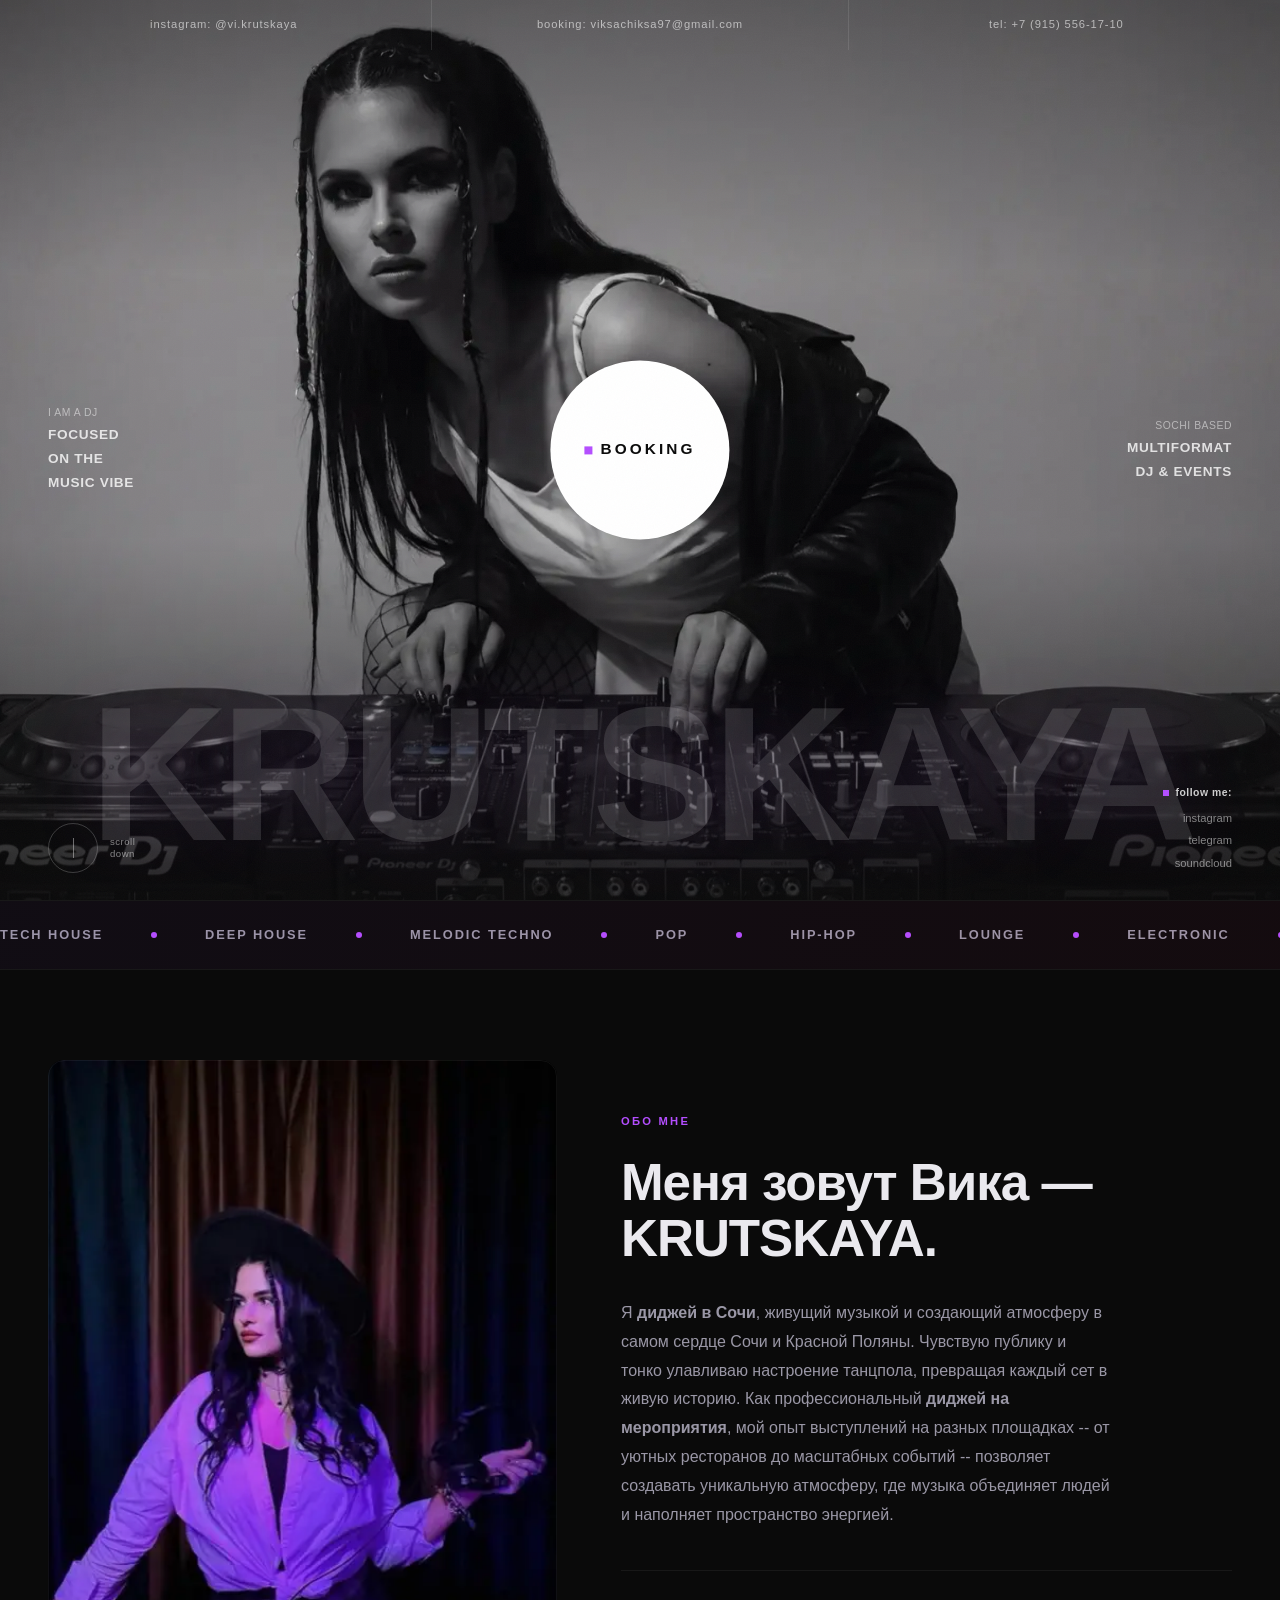
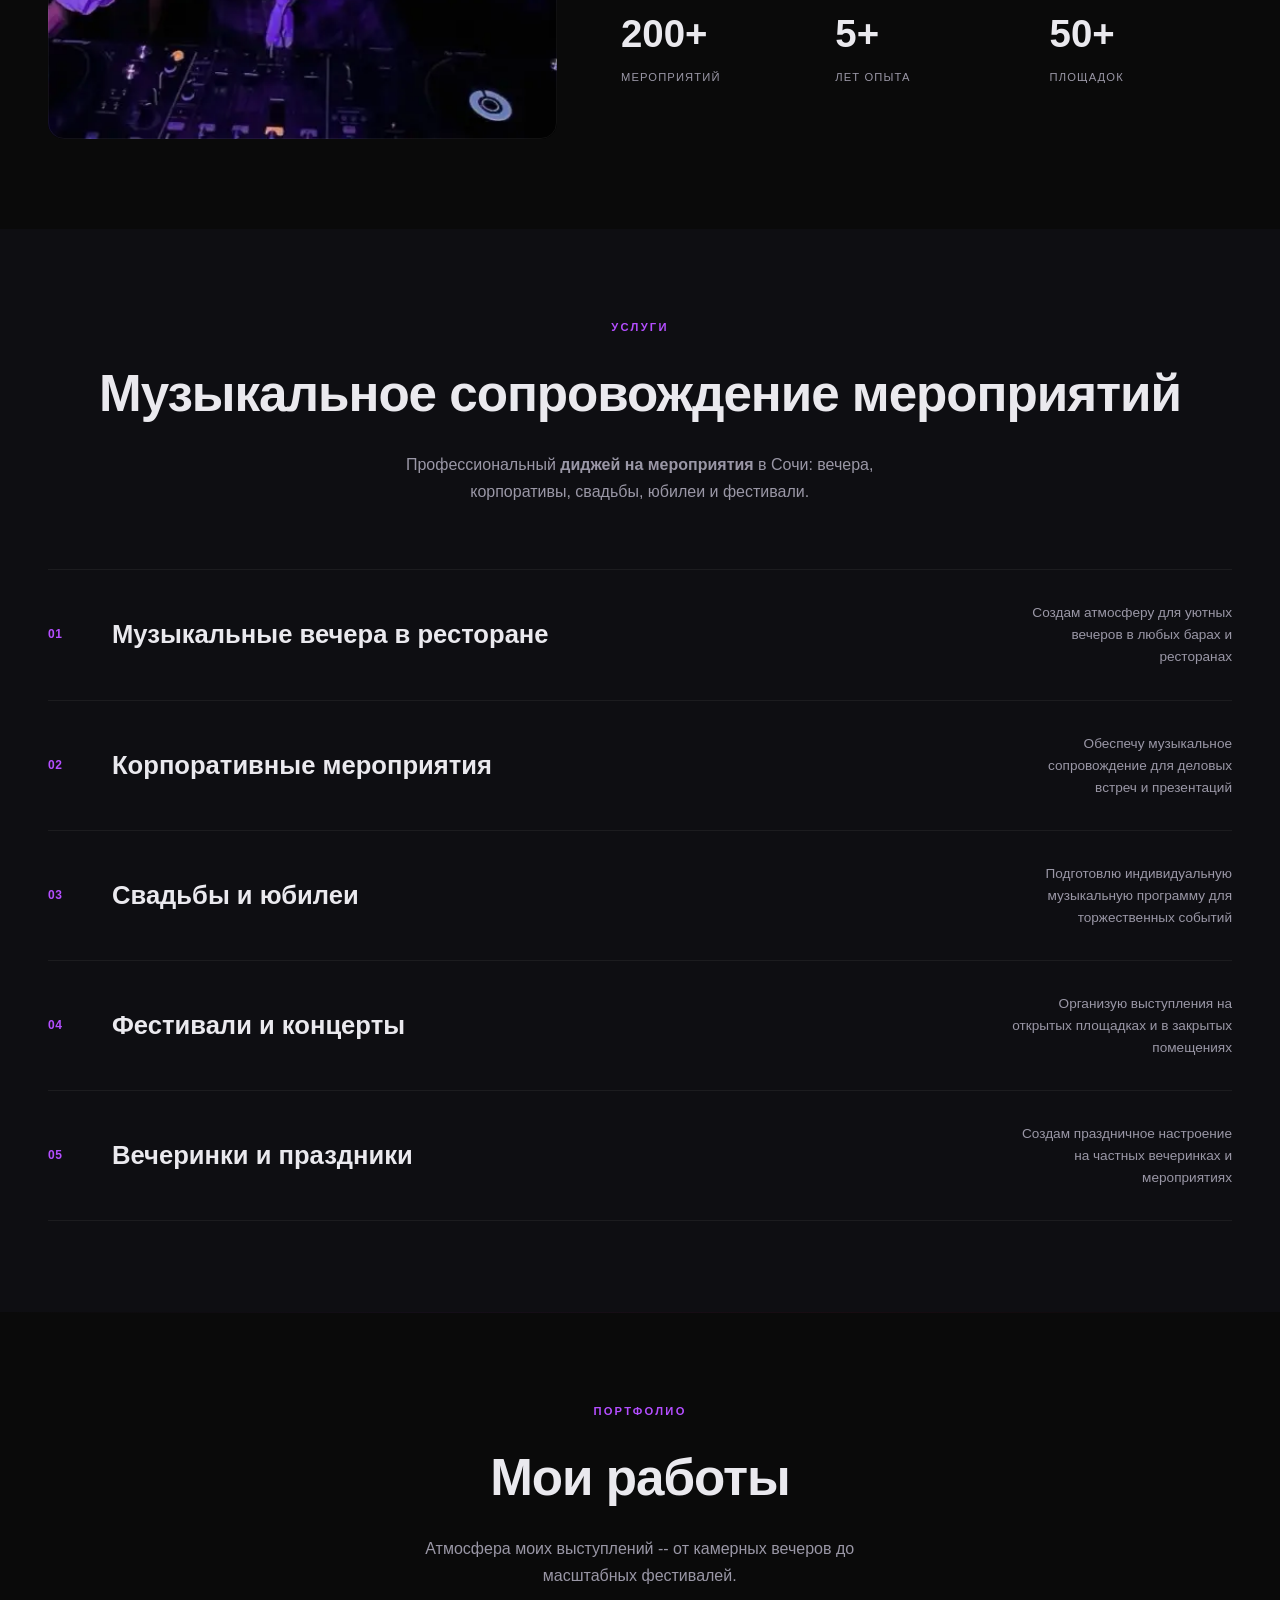
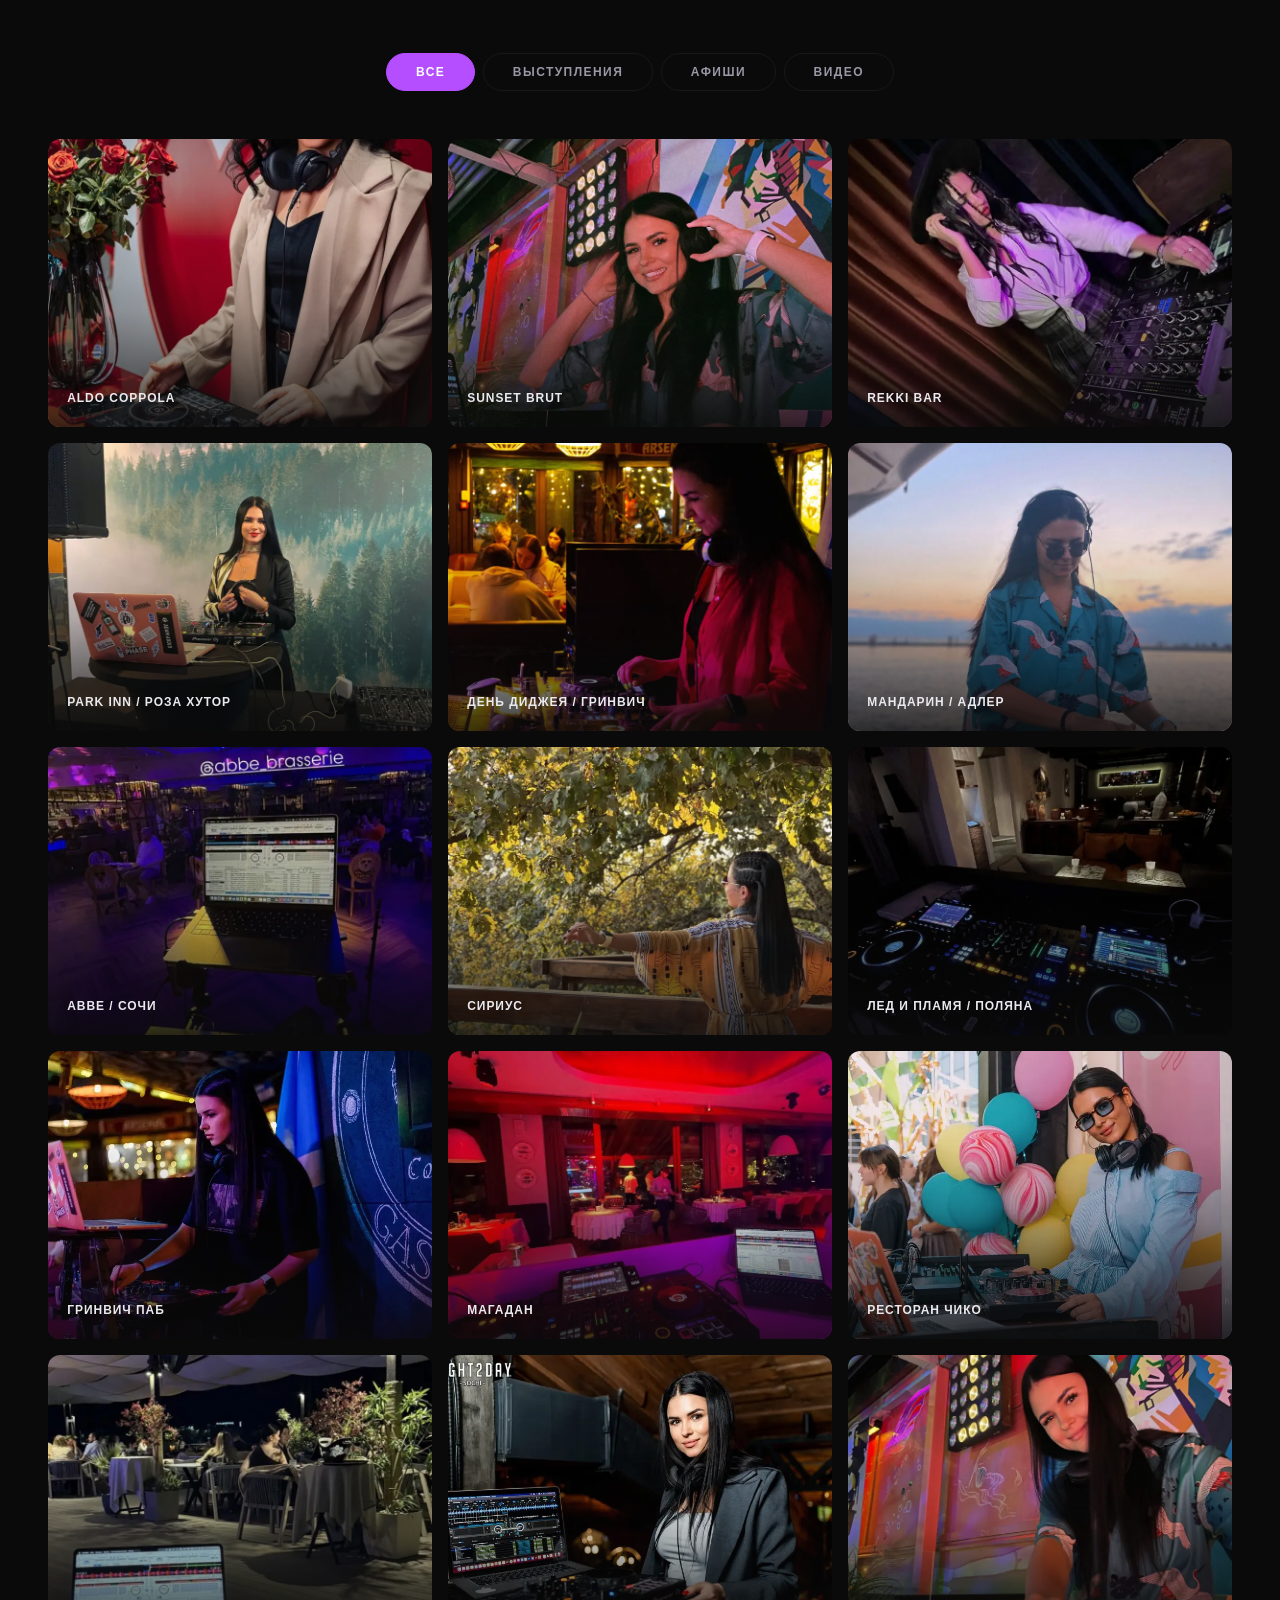
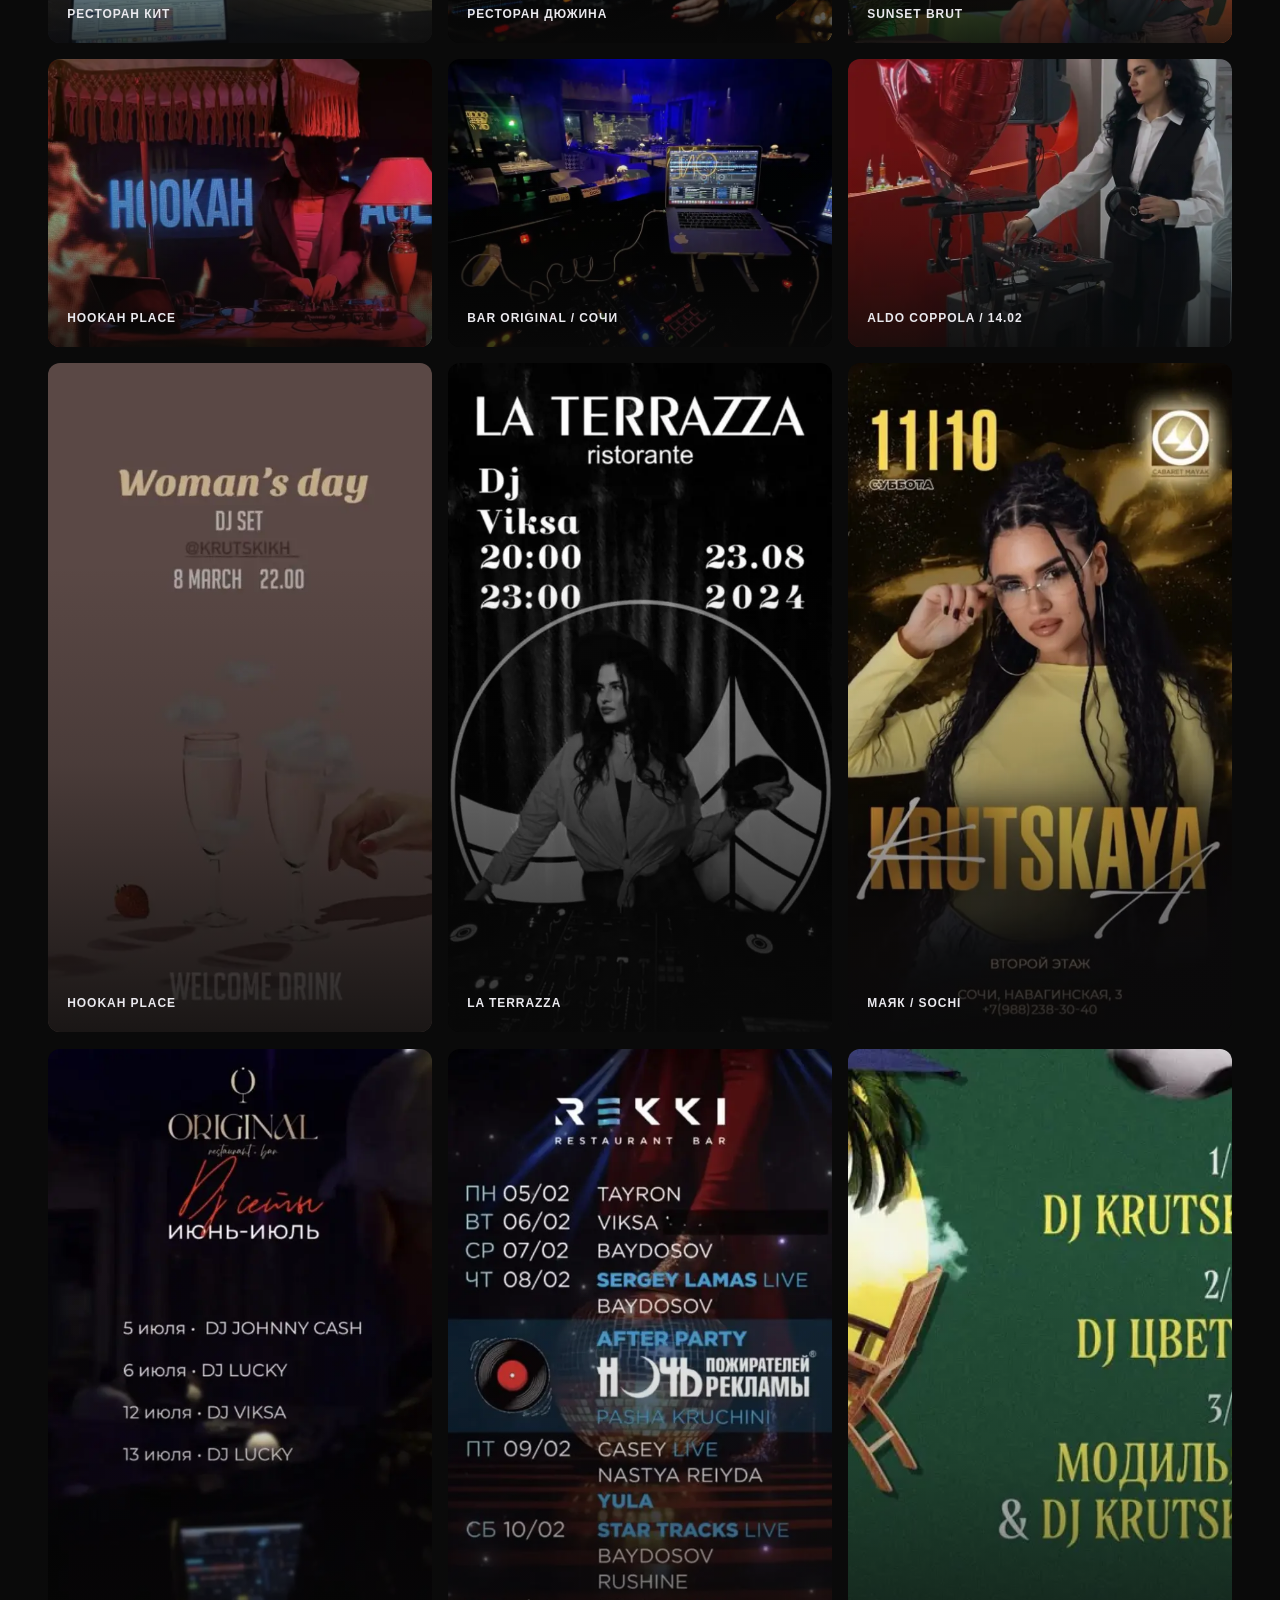
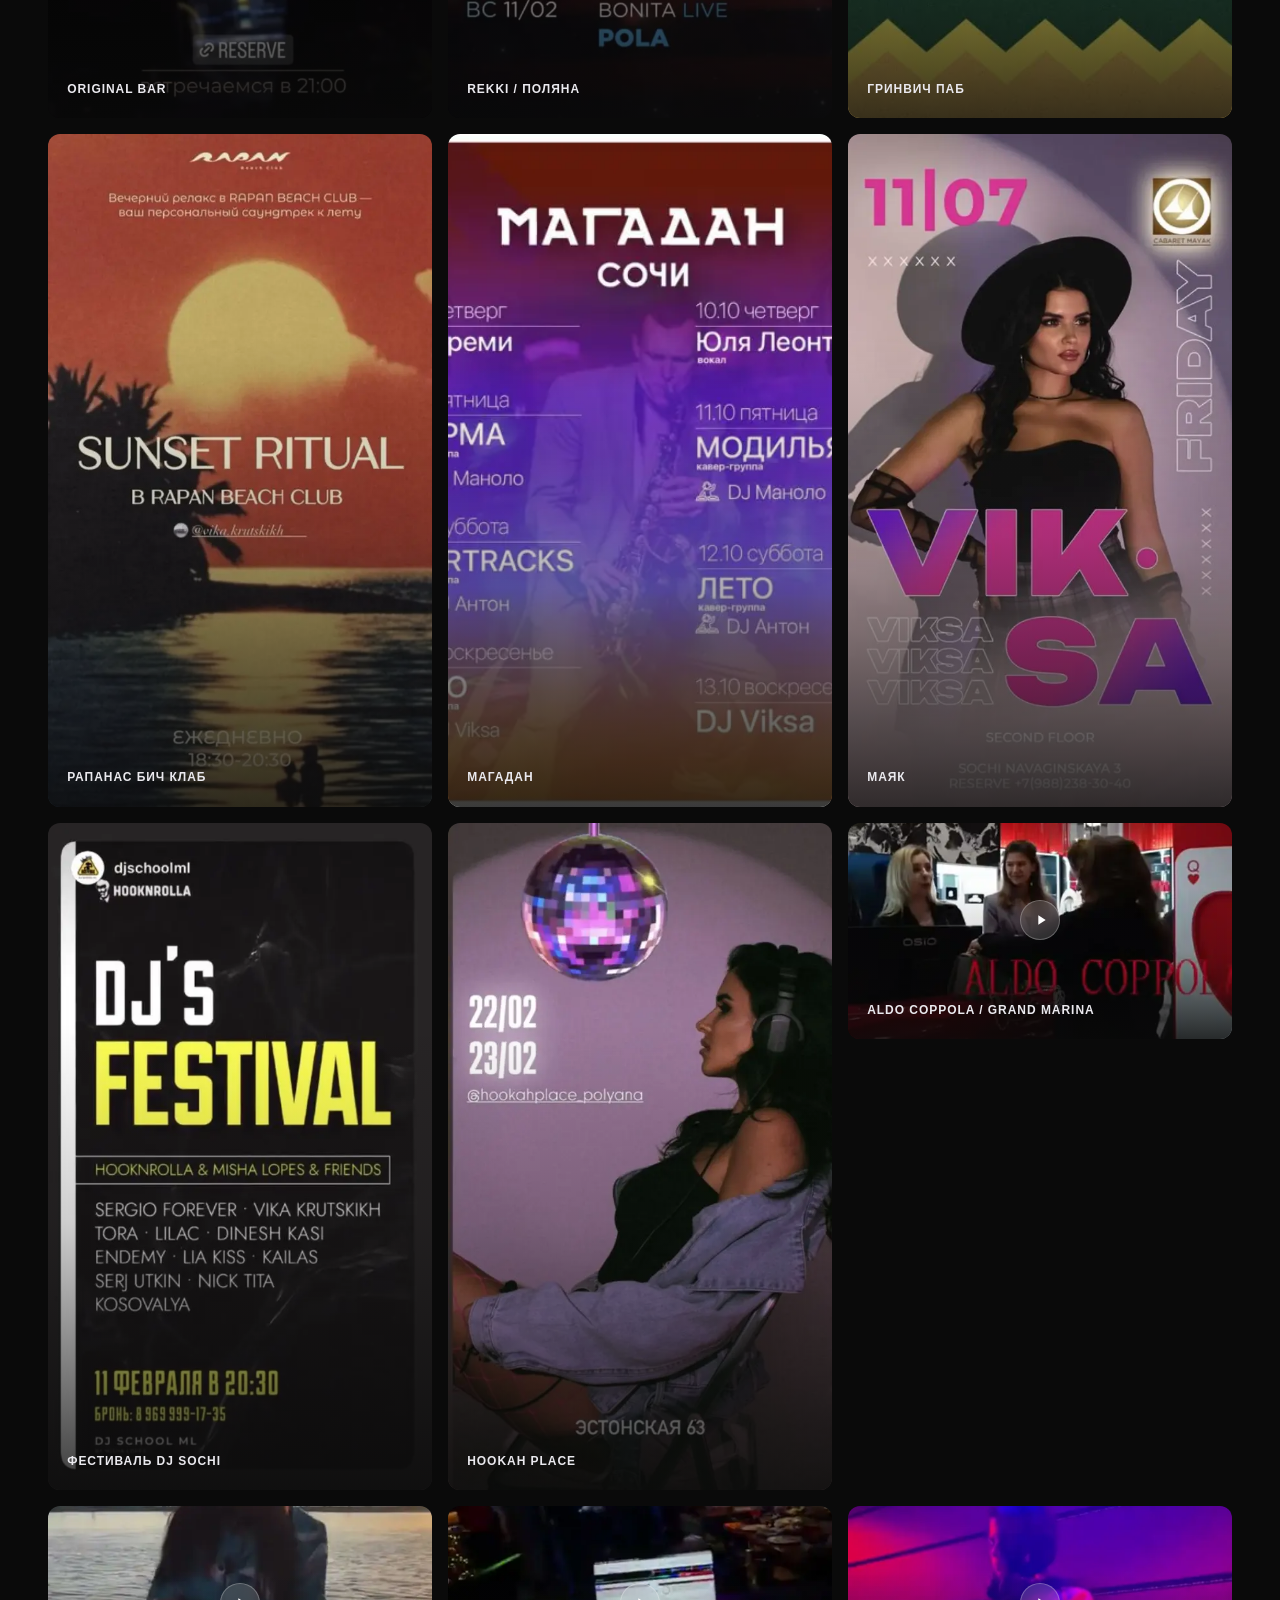
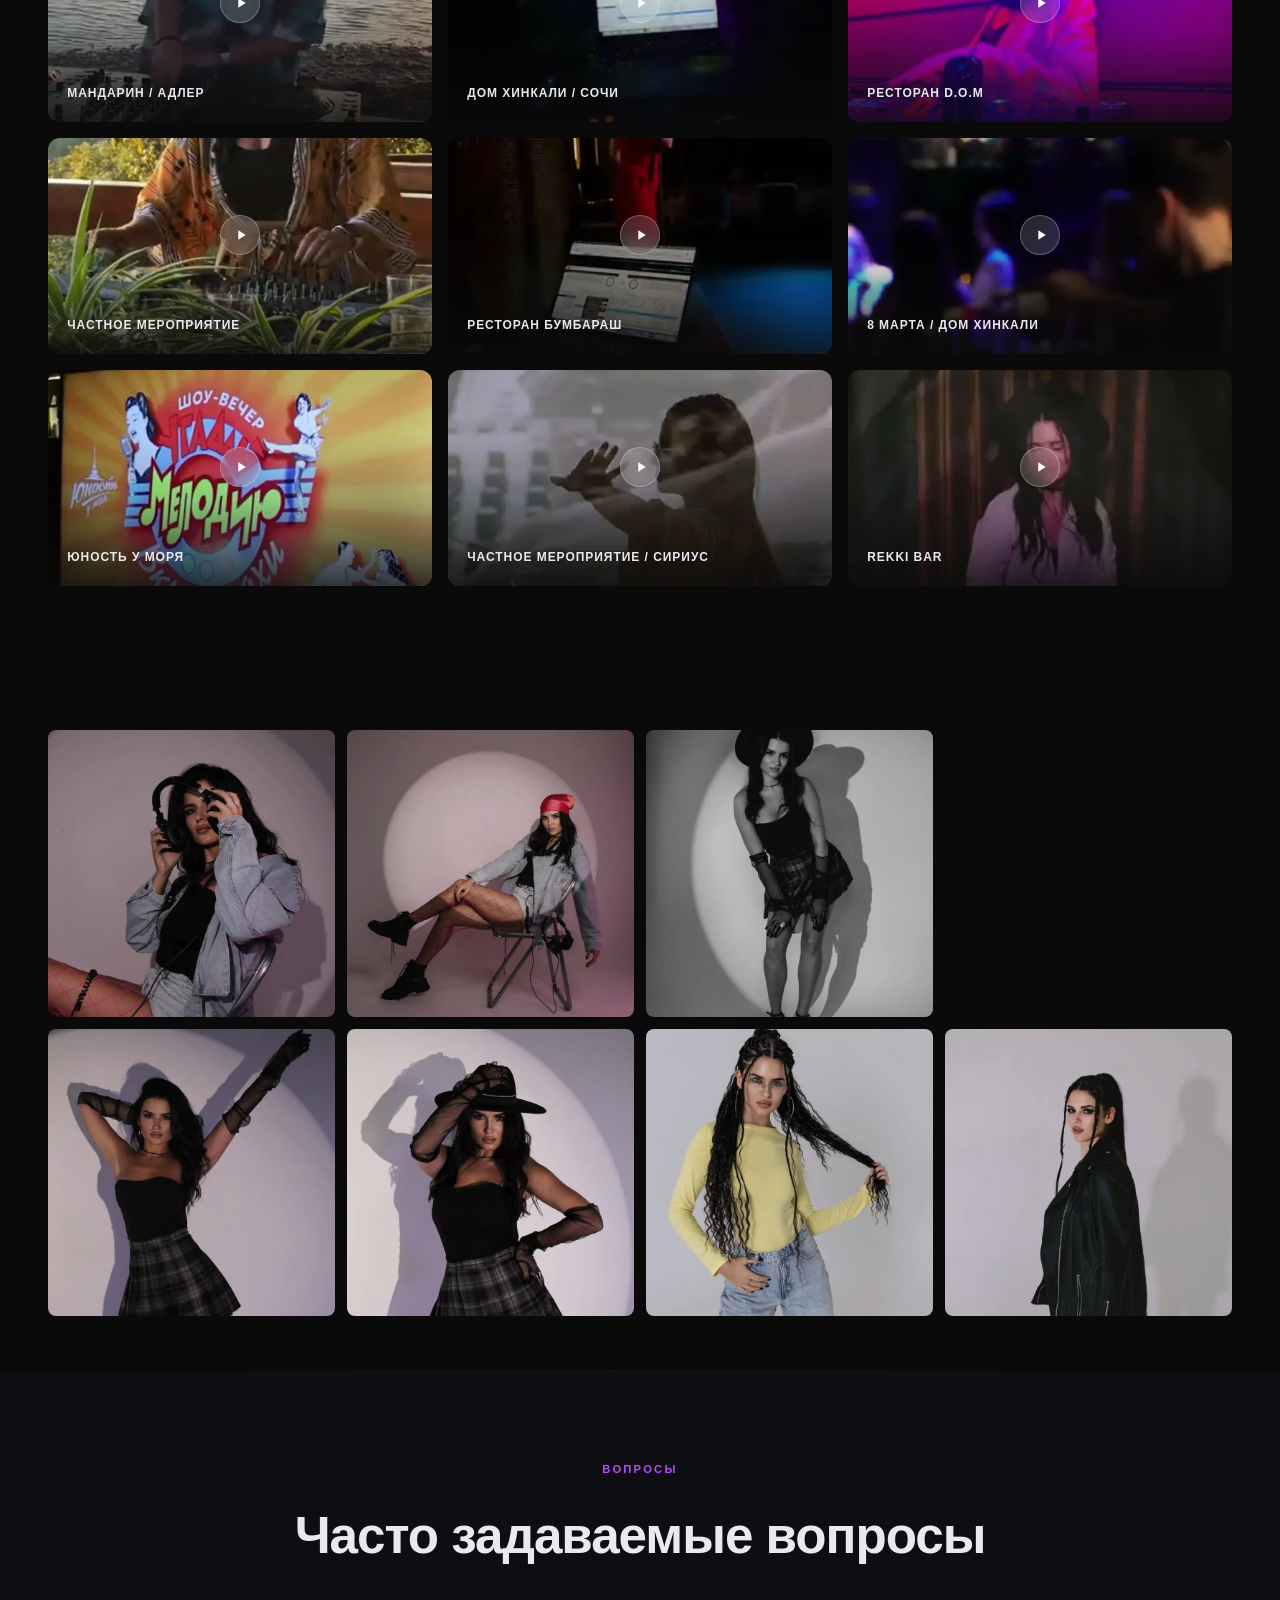
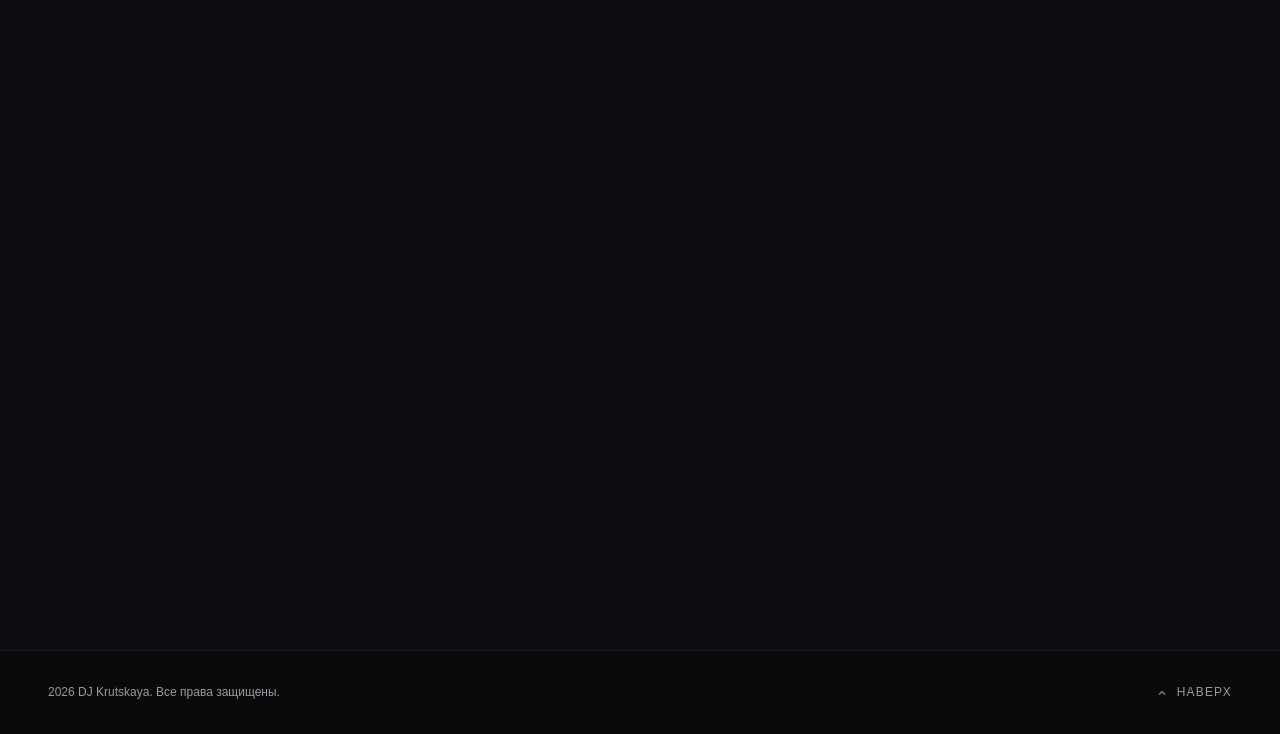
==== commit e5fca0a0: "Optimize: convert all images to WebP (11MB -> 2.7MB, hero 1.7MB -> 66KB)" ====
--- a/index.html
+++ b/index.html
@@ -9,7 +9,7 @@
   <meta property="og:title" content="DJ KRUTSKAYA -- Диджей в Сочи и Красной Поляне">
   <meta property="og:description" content="Профессиональный диджей на мероприятия в Сочи. Свадьбы, корпоративы, вечеринки, фестивали. 200+ мероприятий.">
   <meta property="og:type" content="website">
-  <meta property="og:image" content="assets/hero.jpg">
+  <meta property="og:image" content="assets/hero.webp">
   <meta property="og:url" content="https://krutskaya-musicru.vercel.app">
   <meta name="format-detection" content="telephone=no">
   <link rel="canonical" href="https://krutskaya-musicru.vercel.app">
@@ -54,7 +54,7 @@
 
     <!-- Center photo -->
     <div class="hero__photo">
-      <img src="assets/hero.jpg" srcset="assets/1x/hero.jpg 1920w, assets/hero.jpg 5504w" sizes="100vw" alt="DJ Krutskaya -- диджей в Сочи и Красной Поляне, мультиформатный диджей на мероприятия">
+      <img src="assets/hero.webp" srcset="assets/1x/hero.webp 1920w, assets/hero.webp 5504w" sizes="100vw" alt="DJ Krutskaya -- диджей в Сочи и Красной Поляне, мультиформатный диджей на мероприятия">
     </div>
 
     <!-- Big name behind photo -->
@@ -124,7 +124,7 @@
     <div class="container">
       <div class="about__grid">
         <div class="about__image-wrap reveal">
-          <img src="assets/vika_neon.jpg" srcset="assets/1x/vika_neon.jpg 640w, assets/vika_neon.jpg 1290w" sizes="(max-width: 1024px) 100vw, 40vw" alt="DJ Krutskaya -- диджей в Сочи за пультом в неоновом свете">
+          <img src="assets/vika_neon.webp" srcset="assets/1x/vika_neon.webp 640w, assets/vika_neon.webp 1290w" sizes="(max-width: 1024px) 100vw, 40vw" alt="DJ Krutskaya -- диджей в Сочи за пультом в неоновом свете">
         </div>
         <div class="about__text-block">
           <div class="about__label reveal">Обо мне</div>
@@ -206,190 +206,190 @@
 
         <!-- PERFORMANCES: Фото с выступлений -->
         <div class="portfolio__item reveal" data-category="performances">
-          <img src="assets/portfolio/photos/ALDO_COPPOLA.jpg" alt="DJ Krutskaya выступление в Aldo Coppola, Сочи" loading="lazy">
+          <img src="assets/portfolio/photos/ALDO_COPPOLA.webp" alt="DJ Krutskaya выступление в Aldo Coppola, Сочи" loading="lazy">
           <span class="portfolio__item-title">Aldo Coppola</span>
         </div>
         <div class="portfolio__item reveal" data-category="performances">
-          <img src="assets/portfolio/photos/Sunset_brut_Сочи.jpg" alt="DJ Krutskaya в Sunset Brut, диджей Сочи" loading="lazy">
+          <img src="assets/portfolio/photos/Sunset_brut_Сочи.webp" alt="DJ Krutskaya в Sunset Brut, диджей Сочи" loading="lazy">
           <span class="portfolio__item-title">Sunset Brut</span>
         </div>
         <div class="portfolio__item reveal" data-category="performances">
-          <img src="assets/portfolio/photos/Rekki_Bar.jpg" alt="DJ Krutskaya в Rekki Bar, диджей на мероприятия" loading="lazy">
+          <img src="assets/portfolio/photos/Rekki_Bar.webp" alt="DJ Krutskaya в Rekki Bar, диджей на мероприятия" loading="lazy">
           <span class="portfolio__item-title">Rekki Bar</span>
         </div>
         <div class="portfolio__item reveal" data-category="performances">
-          <img src="assets/portfolio/photos/Новый_Год-Park_Inn_(Роза_Хутор).jpg" alt="DJ Krutskaya Новый Год Park Inn, Роза Хутор" loading="lazy">
+          <img src="assets/portfolio/photos/Новый_Год-Park_Inn_(Роза_Хутор).webp" alt="DJ Krutskaya Новый Год Park Inn, Роза Хутор" loading="lazy">
           <span class="portfolio__item-title">Park Inn / Роза Хутор</span>
         </div>
         <div class="portfolio__item reveal" data-category="performances">
-          <img src="assets/portfolio/photos/День_диджея_-_Гринвич.jpg" alt="DJ Krutskaya День диджея Гринвич Паб Сочи" loading="lazy">
+          <img src="assets/portfolio/photos/День_диджея_-_Гринвич.webp" alt="DJ Krutskaya День диджея Гринвич Паб Сочи" loading="lazy">
           <span class="portfolio__item-title">День диджея / Гринвич</span>
         </div>
         <div class="portfolio__item reveal" data-category="performances">
-          <img src="assets/portfolio/photos/Адлер_Мандарин.jpg" alt="DJ Krutskaya в Мандарин Адлер, диджей Сочи" loading="lazy">
+          <img src="assets/portfolio/photos/Адлер_Мандарин.webp" alt="DJ Krutskaya в Мандарин Адлер, диджей Сочи" loading="lazy">
           <span class="portfolio__item-title">Мандарин / Адлер</span>
         </div>
         <div class="portfolio__item reveal" data-category="performances">
-          <img src="assets/portfolio/photos/Abbe_Сочи.jpg" alt="DJ Krutskaya в Abbe Сочи, диджей на мероприятия" loading="lazy">
+          <img src="assets/portfolio/photos/Abbe_Сочи.webp" alt="DJ Krutskaya в Abbe Сочи, диджей на мероприятия" loading="lazy">
           <span class="portfolio__item-title">Abbe / Сочи</span>
         </div>
         <div class="portfolio__item reveal" data-category="performances">
-          <img src="assets/portfolio/photos/Сириус.jpg" alt="DJ Krutskaya выступление в Сириусе Сочи" loading="lazy">
+          <img src="assets/portfolio/photos/Сириус.webp" alt="DJ Krutskaya выступление в Сириусе Сочи" loading="lazy">
           <span class="portfolio__item-title">Сириус</span>
         </div>
         <div class="portfolio__item reveal" data-category="performances">
-          <img src="assets/portfolio/photos/Лед_и_пламя_Поляна.jpg" alt="DJ Krutskaya Лед и пламя Красная Поляна" loading="lazy">
+          <img src="assets/portfolio/photos/Лед_и_пламя_Поляна.webp" alt="DJ Krutskaya Лед и пламя Красная Поляна" loading="lazy">
           <span class="portfolio__item-title">Лед и пламя / Поляна</span>
         </div>
         <div class="portfolio__item reveal" data-category="performances">
-          <img src="assets/portfolio/photos/Гринвич_Паб.jpg" alt="DJ Krutskaya в Гринвич Паб Сочи" loading="lazy">
+          <img src="assets/portfolio/photos/Гринвич_Паб.webp" alt="DJ Krutskaya в Гринвич Паб Сочи" loading="lazy">
           <span class="portfolio__item-title">Гринвич Паб</span>
         </div>
         <div class="portfolio__item reveal" data-category="performances">
-          <img src="assets/portfolio/photos/Магадан.jpg" alt="DJ Krutskaya в ресторане Магадан Сочи" loading="lazy">
+          <img src="assets/portfolio/photos/Магадан.webp" alt="DJ Krutskaya в ресторане Магадан Сочи" loading="lazy">
           <span class="portfolio__item-title">Магадан</span>
         </div>
         <div class="portfolio__item reveal" data-category="performances">
-          <img src="assets/portfolio/photos/открытие_ресторан_ЧИКО.jpg" alt="DJ Krutskaya открытие ресторана ЧИКО Сочи" loading="lazy">
+          <img src="assets/portfolio/photos/открытие_ресторан_ЧИКО.webp" alt="DJ Krutskaya открытие ресторана ЧИКО Сочи" loading="lazy">
           <span class="portfolio__item-title">Ресторан ЧИКО</span>
         </div>
         <div class="portfolio__item reveal" data-category="performances">
-          <img src="assets/portfolio/photos/Ресторан_Кит.jpg" alt="DJ Krutskaya в ресторане Кит Сочи" loading="lazy">
+          <img src="assets/portfolio/photos/Ресторан_Кит.webp" alt="DJ Krutskaya в ресторане Кит Сочи" loading="lazy">
           <span class="portfolio__item-title">Ресторан Кит</span>
         </div>
         <div class="portfolio__item reveal" data-category="performances">
-          <img src="assets/portfolio/photos/ресторан_Дюжина.jpg" alt="DJ Krutskaya в ресторане Дюжина Сочи" loading="lazy">
+          <img src="assets/portfolio/photos/ресторан_Дюжина.webp" alt="DJ Krutskaya в ресторане Дюжина Сочи" loading="lazy">
           <span class="portfolio__item-title">Ресторан Дюжина</span>
         </div>
         <div class="portfolio__item reveal" data-category="performances">
-          <img src="assets/portfolio/photos/Sunset_Brut.jpg" alt="DJ Krutskaya Sunset Brut вечеринка Сочи" loading="lazy">
+          <img src="assets/portfolio/photos/Sunset_Brut.webp" alt="DJ Krutskaya Sunset Brut вечеринка Сочи" loading="lazy">
           <span class="portfolio__item-title">Sunset Brut</span>
         </div>
         <div class="portfolio__item reveal" data-category="performances">
-          <img src="assets/portfolio/photos/Hookah_Place.jpg" alt="DJ Krutskaya Hookah Place Сочи" loading="lazy">
+          <img src="assets/portfolio/photos/Hookah_Place.webp" alt="DJ Krutskaya Hookah Place Сочи" loading="lazy">
           <span class="portfolio__item-title">Hookah Place</span>
         </div>
         <div class="portfolio__item reveal" data-category="performances">
-          <img src="assets/portfolio/photos/Bar_Original_Сочи.jpg" alt="DJ Krutskaya Bar Original Сочи" loading="lazy">
+          <img src="assets/portfolio/photos/Bar_Original_Сочи.webp" alt="DJ Krutskaya Bar Original Сочи" loading="lazy">
           <span class="portfolio__item-title">Bar Original / Сочи</span>
         </div>
         <div class="portfolio__item reveal" data-category="performances">
-          <img src="assets/portfolio/photos/aldo_coppola_14feb.jpg" alt="DJ Krutskaya Aldo Coppola 14 февраля Сочи" loading="lazy">
+          <img src="assets/portfolio/photos/aldo_coppola_14feb.webp" alt="DJ Krutskaya Aldo Coppola 14 февраля Сочи" loading="lazy">
           <span class="portfolio__item-title">Aldo Coppola / 14.02</span>
         </div>
 
         <!-- POSTERS: Афиши -->
         <div class="portfolio__item portfolio__item--poster reveal" data-category="posters">
-          <img src="assets/portfolio/posters/Hookah_PLACE.jpg" alt="Афиша Hookah Place диджей Сочи DJ Krutskaya" loading="lazy">
+          <img src="assets/portfolio/posters/Hookah_PLACE.webp" alt="Афиша Hookah Place диджей Сочи DJ Krutskaya" loading="lazy">
           <span class="portfolio__item-title">Hookah Place</span>
         </div>
         <div class="portfolio__item portfolio__item--poster reveal" data-category="posters">
-          <img src="assets/portfolio/posters/LA_TERRAZZA.jpg" alt="Афиша La Terrazza диджей DJ Krutskaya Сочи" loading="lazy">
+          <img src="assets/portfolio/posters/LA_TERRAZZA.webp" alt="Афиша La Terrazza диджей DJ Krutskaya Сочи" loading="lazy">
           <span class="portfolio__item-title">La Terrazza</span>
         </div>
         <div class="portfolio__item portfolio__item--poster reveal" data-category="posters">
-          <img src="assets/portfolio/posters/MAYAK_Sochi.jpg" alt="Афиша Маяк, Сочи" loading="lazy">
+          <img src="assets/portfolio/posters/MAYAK_Sochi.webp" alt="Афиша Маяк, Сочи" loading="lazy">
           <span class="portfolio__item-title">Маяк / Sochi</span>
         </div>
         <div class="portfolio__item portfolio__item--poster reveal" data-category="posters">
-          <img src="assets/portfolio/posters/Original_BAR.jpg" alt="Афиша Original Bar" loading="lazy">
+          <img src="assets/portfolio/posters/Original_BAR.webp" alt="Афиша Original Bar" loading="lazy">
           <span class="portfolio__item-title">Original Bar</span>
         </div>
         <div class="portfolio__item portfolio__item--poster reveal" data-category="posters">
-          <img src="assets/portfolio/posters/Rekki_Поляна.jpg" alt="Афиша Rekki, Поляна" loading="lazy">
+          <img src="assets/portfolio/posters/Rekki_Поляна.webp" alt="Афиша Rekki, Поляна" loading="lazy">
           <span class="portfolio__item-title">Rekki / Поляна</span>
         </div>
         <div class="portfolio__item portfolio__item--poster reveal" data-category="posters">
-          <img src="assets/portfolio/posters/Гринвич_паб.jpg" alt="Афиша Гринвич Паб" loading="lazy">
+          <img src="assets/portfolio/posters/Гринвич_паб.webp" alt="Афиша Гринвич Паб" loading="lazy">
           <span class="portfolio__item-title">Гринвич Паб</span>
         </div>
         <div class="portfolio__item portfolio__item--poster reveal" data-category="posters">
-          <img src="assets/portfolio/posters/Рапанас_бич_клаб.jpg" alt="Афиша Рапанас Бич Клаб" loading="lazy">
+          <img src="assets/portfolio/posters/Рапанас_бич_клаб.webp" alt="Афиша Рапанас Бич Клаб" loading="lazy">
           <span class="portfolio__item-title">Рапанас Бич Клаб</span>
         </div>
         <div class="portfolio__item portfolio__item--poster reveal" data-category="posters">
-          <img src="assets/portfolio/posters/магадан.jpg" alt="Афиша Магадан" loading="lazy">
+          <img src="assets/portfolio/posters/магадан.webp" alt="Афиша Магадан" loading="lazy">
           <span class="portfolio__item-title">Магадан</span>
         </div>
         <div class="portfolio__item portfolio__item--poster reveal" data-category="posters">
-          <img src="assets/portfolio/posters/маяк.jpg" alt="Афиша Маяк" loading="lazy">
+          <img src="assets/portfolio/posters/маяк.webp" alt="Афиша Маяк" loading="lazy">
           <span class="portfolio__item-title">Маяк</span>
         </div>
         <div class="portfolio__item portfolio__item--poster reveal" data-category="posters">
-          <img src="assets/portfolio/posters/фестиваль_DJ_Sochi.jpg" alt="Афиша фестиваля DJ Sochi" loading="lazy">
+          <img src="assets/portfolio/posters/фестиваль_DJ_Sochi.webp" alt="Афиша фестиваля DJ Sochi" loading="lazy">
           <span class="portfolio__item-title">Фестиваль DJ Sochi</span>
         </div>
         <div class="portfolio__item portfolio__item--poster reveal" data-category="posters">
-          <img src="assets/portfolio/posters/Hookah_2.jpg" alt="Афиша Hookah Place 2" loading="lazy">
+          <img src="assets/portfolio/posters/Hookah_2.webp" alt="Афиша Hookah Place 2" loading="lazy">
           <span class="portfolio__item-title">Hookah Place</span>
         </div>
 
         <!-- VIDEOS -->
         <div class="portfolio__item portfolio__item--video reveal" data-category="videos">
-          <video src="assets/portfolio/videos/video_1.mp4" poster="assets/portfolio/videos/video_1_poster.jpg" muted loop playsinline preload="metadata"></video>
+          <video src="assets/portfolio/videos/video_1.mp4" poster="assets/portfolio/videos/video_1_poster.webp" muted loop playsinline preload="metadata"></video>
           <span class="portfolio__item-title">Aldo Coppola / Grand Marina</span>
           <span class="portfolio__item-play">
             <svg viewBox="0 0 24 24"><path d="M8 5v14l11-7z"/></svg>
           </span>
         </div>
         <div class="portfolio__item portfolio__item--video reveal" data-category="videos">
-          <video src="assets/portfolio/videos/video_2.mp4" poster="assets/portfolio/videos/video_2_poster.jpg" muted loop playsinline preload="metadata"></video>
+          <video src="assets/portfolio/videos/video_2.mp4" poster="assets/portfolio/videos/video_2_poster.webp" muted loop playsinline preload="metadata"></video>
           <span class="portfolio__item-title">Мандарин / Адлер</span>
           <span class="portfolio__item-play">
             <svg viewBox="0 0 24 24"><path d="M8 5v14l11-7z"/></svg>
           </span>
         </div>
         <div class="portfolio__item portfolio__item--video reveal" data-category="videos">
-          <video src="assets/portfolio/videos/video_3.mp4" poster="assets/portfolio/videos/video_3_poster.jpg" muted loop playsinline preload="metadata"></video>
+          <video src="assets/portfolio/videos/video_3.mp4" poster="assets/portfolio/videos/video_3_poster.webp" muted loop playsinline preload="metadata"></video>
           <span class="portfolio__item-title">Дом Хинкали / Сочи</span>
           <span class="portfolio__item-play">
             <svg viewBox="0 0 24 24"><path d="M8 5v14l11-7z"/></svg>
           </span>
         </div>
         <div class="portfolio__item portfolio__item--video reveal" data-category="videos">
-          <video src="assets/portfolio/videos/video_4.mp4" poster="assets/portfolio/videos/video_4_poster.jpg" muted loop playsinline preload="metadata"></video>
+          <video src="assets/portfolio/videos/video_4.mp4" poster="assets/portfolio/videos/video_4_poster.webp" muted loop playsinline preload="metadata"></video>
           <span class="portfolio__item-title">Ресторан D.O.M</span>
           <span class="portfolio__item-play">
             <svg viewBox="0 0 24 24"><path d="M8 5v14l11-7z"/></svg>
           </span>
         </div>
         <div class="portfolio__item portfolio__item--video reveal" data-category="videos">
-          <video src="assets/portfolio/videos/video_5.mp4" poster="assets/portfolio/videos/video_5_poster.jpg" muted loop playsinline preload="metadata"></video>
+          <video src="assets/portfolio/videos/video_5.mp4" poster="assets/portfolio/videos/video_5_poster.webp" muted loop playsinline preload="metadata"></video>
           <span class="portfolio__item-title">Частное мероприятие</span>
           <span class="portfolio__item-play">
             <svg viewBox="0 0 24 24"><path d="M8 5v14l11-7z"/></svg>
           </span>
         </div>
         <div class="portfolio__item portfolio__item--video reveal" data-category="videos">
-          <video src="assets/portfolio/videos/video_6.mp4" poster="assets/portfolio/videos/video_6_poster.jpg" muted loop playsinline preload="metadata"></video>
+          <video src="assets/portfolio/videos/video_6.mp4" poster="assets/portfolio/videos/video_6_poster.webp" muted loop playsinline preload="metadata"></video>
           <span class="portfolio__item-title">Ресторан Бумбараш</span>
           <span class="portfolio__item-play">
             <svg viewBox="0 0 24 24"><path d="M8 5v14l11-7z"/></svg>
           </span>
         </div>
         <div class="portfolio__item portfolio__item--video reveal" data-category="videos">
-          <video src="assets/portfolio/videos/video_7.mp4" poster="assets/portfolio/videos/video_7_poster.jpg" muted loop playsinline preload="metadata"></video>
+          <video src="assets/portfolio/videos/video_7.mp4" poster="assets/portfolio/videos/video_7_poster.webp" muted loop playsinline preload="metadata"></video>
           <span class="portfolio__item-title">8 марта / Дом Хинкали</span>
           <span class="portfolio__item-play">
             <svg viewBox="0 0 24 24"><path d="M8 5v14l11-7z"/></svg>
           </span>
         </div>
         <div class="portfolio__item portfolio__item--video reveal" data-category="videos">
-          <video src="assets/portfolio/videos/video_8.mp4" poster="assets/portfolio/videos/video_8_poster.jpg" muted loop playsinline preload="metadata"></video>
+          <video src="assets/portfolio/videos/video_8.mp4" poster="assets/portfolio/videos/video_8_poster.webp" muted loop playsinline preload="metadata"></video>
           <span class="portfolio__item-title">Юность у моря</span>
           <span class="portfolio__item-play">
             <svg viewBox="0 0 24 24"><path d="M8 5v14l11-7z"/></svg>
           </span>
         </div>
         <div class="portfolio__item portfolio__item--video reveal" data-category="videos">
-          <video src="assets/portfolio/videos/video_9.mp4" poster="assets/portfolio/videos/video_9_poster.jpg" muted loop playsinline preload="metadata"></video>
+          <video src="assets/portfolio/videos/video_9.mp4" poster="assets/portfolio/videos/video_9_poster.webp" muted loop playsinline preload="metadata"></video>
           <span class="portfolio__item-title">Частное мероприятие / Сириус</span>
           <span class="portfolio__item-play">
             <svg viewBox="0 0 24 24"><path d="M8 5v14l11-7z"/></svg>
           </span>
         </div>
         <div class="portfolio__item portfolio__item--video reveal" data-category="videos">
-          <video src="assets/portfolio/videos/video_10.mp4" poster="assets/portfolio/videos/video_10_poster.jpg" muted loop playsinline preload="metadata"></video>
+          <video src="assets/portfolio/videos/video_10.mp4" poster="assets/portfolio/videos/video_10_poster.webp" muted loop playsinline preload="metadata"></video>
           <span class="portfolio__item-title">Rekki Bar</span>
           <span class="portfolio__item-play">
             <svg viewBox="0 0 24 24"><path d="M8 5v14l11-7z"/></svg>
@@ -404,14 +404,14 @@
   <section class="gallery">
     <div class="container">
       <div class="gallery__grid">
-        <div class="gallery__item reveal" data-lightbox-gallery><img src="assets/portfolio/photos/promo_IMG_1570.jpg" loading="lazy" alt="DJ Krutskaya промо фото диджей в Сочи"></div>
-        <div class="gallery__item reveal" data-lightbox-gallery><img src="assets/portfolio/photos/promo_IMG_1573.jpg" loading="lazy" alt="DJ Krutskaya промо фотосессия"></div>
-        <div class="gallery__item reveal" data-lightbox-gallery><img src="assets/portfolio/photos/promo_Вика-54.jpg" loading="lazy" alt="DJ Krutskaya студийное фото"></div>
-        <div class="gallery__item reveal" data-lightbox-gallery><img src="assets/portfolio/photos/promo_IMG_2069.jpg" loading="lazy" alt="DJ Krutskaya промо диджей на мероприятия"></div>
-        <div class="gallery__item reveal" data-lightbox-gallery><img src="assets/portfolio/photos/promo_IMG_4165.jpg" loading="lazy" alt="DJ Krutskaya фото за пультом"></div>
-        <div class="gallery__item reveal" data-lightbox-gallery><img src="assets/portfolio/photos/promo_IMG_1762.jpg" loading="lazy" alt="DJ Krutskaya промо Сочи"></div>
-        <div class="gallery__item reveal" data-lightbox-gallery><img src="assets/portfolio/photos/promo_IMG_3479.jpg" loading="lazy" alt="DJ Krutskaya за работой"></div>
-        <div class="gallery__item reveal" data-lightbox-gallery><img src="assets/portfolio/photos/promo_IMG_5216.jpg" loading="lazy" alt="DJ Krutskaya диджей Сочи"></div>
+        <div class="gallery__item reveal" data-lightbox-gallery><img src="assets/portfolio/photos/promo_IMG_1570.webp" loading="lazy" alt="DJ Krutskaya промо фото диджей в Сочи"></div>
+        <div class="gallery__item reveal" data-lightbox-gallery><img src="assets/portfolio/photos/promo_IMG_1573.webp" loading="lazy" alt="DJ Krutskaya промо фотосессия"></div>
+        <div class="gallery__item reveal" data-lightbox-gallery><img src="assets/portfolio/photos/promo_Вика-54.webp" loading="lazy" alt="DJ Krutskaya студийное фото"></div>
+        <div class="gallery__item reveal" data-lightbox-gallery><img src="assets/portfolio/photos/promo_IMG_2069.webp" loading="lazy" alt="DJ Krutskaya промо диджей на мероприятия"></div>
+        <div class="gallery__item reveal" data-lightbox-gallery><img src="assets/portfolio/photos/promo_IMG_4165.webp" loading="lazy" alt="DJ Krutskaya фото за пультом"></div>
+        <div class="gallery__item reveal" data-lightbox-gallery><img src="assets/portfolio/photos/promo_IMG_1762.webp" loading="lazy" alt="DJ Krutskaya промо Сочи"></div>
+        <div class="gallery__item reveal" data-lightbox-gallery><img src="assets/portfolio/photos/promo_IMG_3479.webp" loading="lazy" alt="DJ Krutskaya за работой"></div>
+        <div class="gallery__item reveal" data-lightbox-gallery><img src="assets/portfolio/photos/promo_IMG_5216.webp" loading="lazy" alt="DJ Krutskaya диджей Сочи"></div>
       </div>
     </div>
   </section>
@@ -514,7 +514,7 @@
           </div>
         </div>
         <div class="contact__photo reveal">
-          <img src="assets/portfolio/photos/promo_Вика-54.jpg" alt="DJ Krutskaya промо фото диджей Сочи">
+          <img src="assets/portfolio/photos/promo_Вика-54.webp" alt="DJ Krutskaya промо фото диджей Сочи">
         </div>
       </div>
     </div>
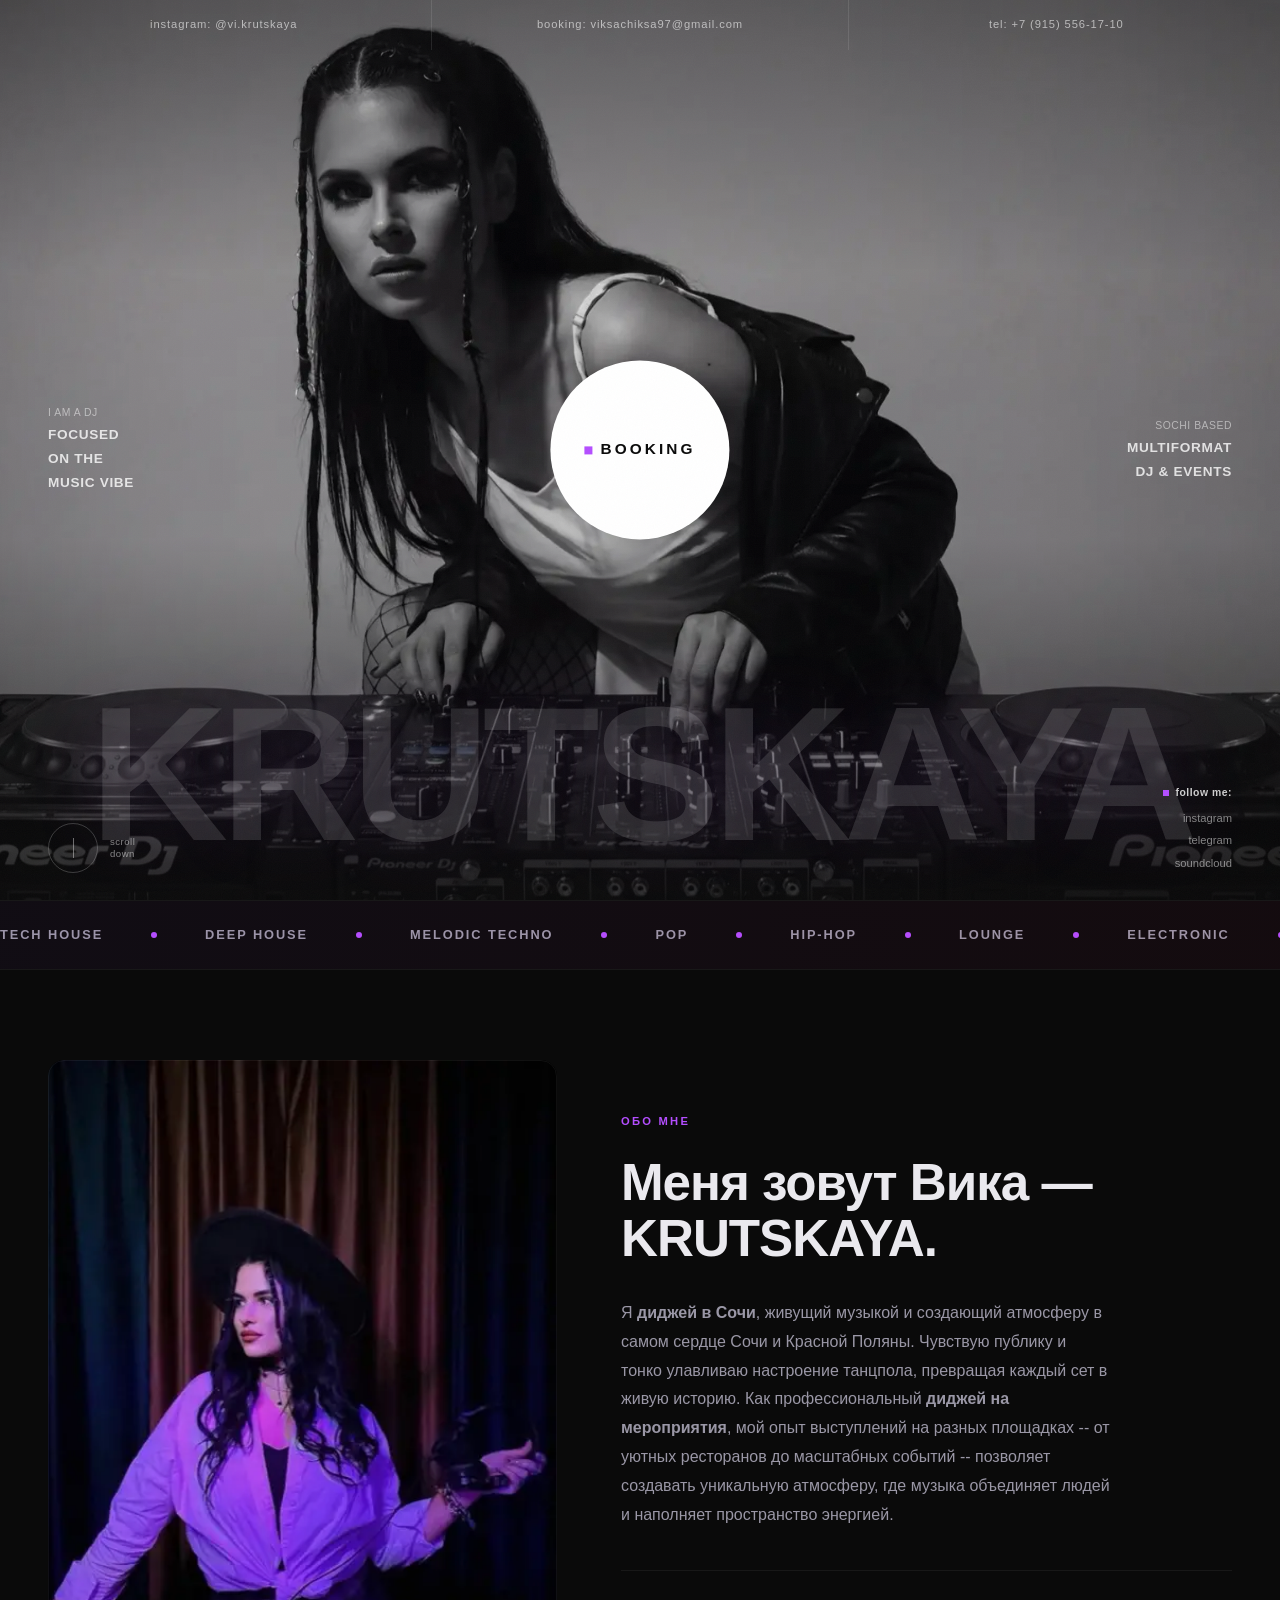
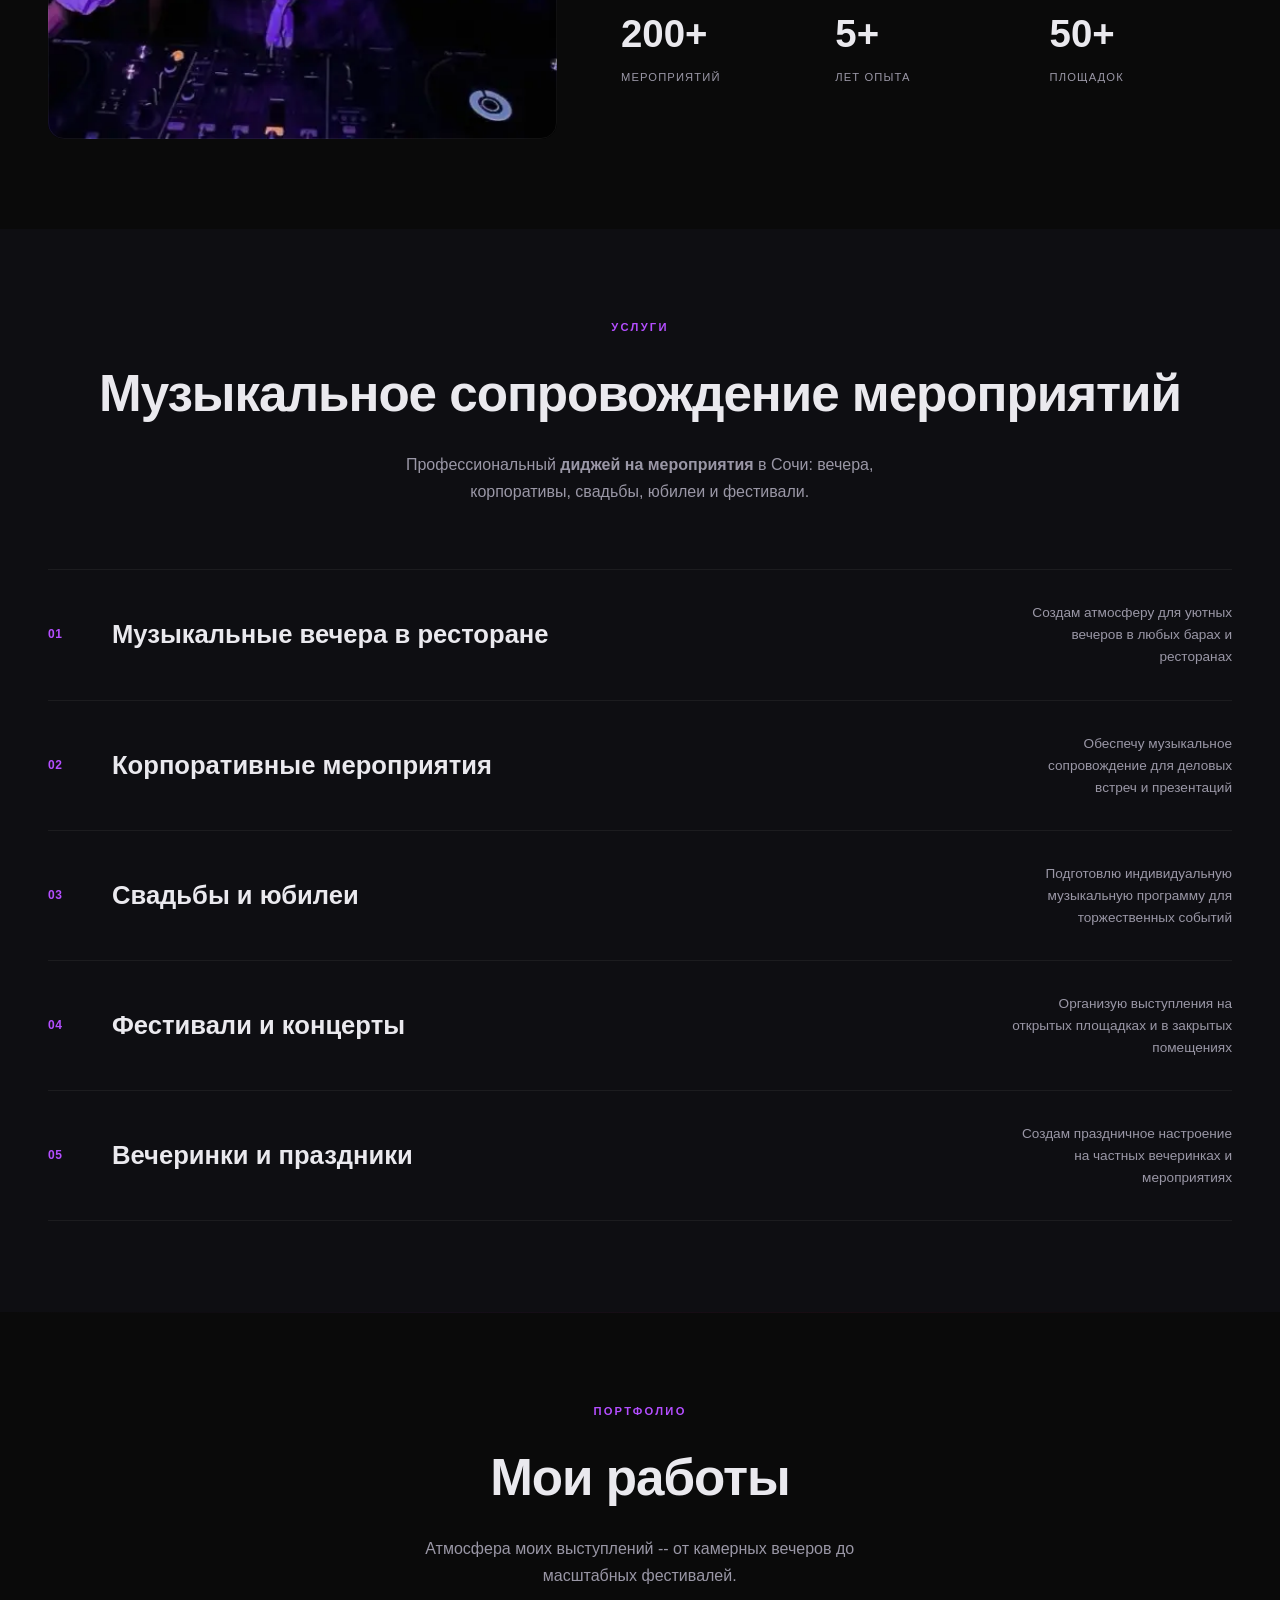
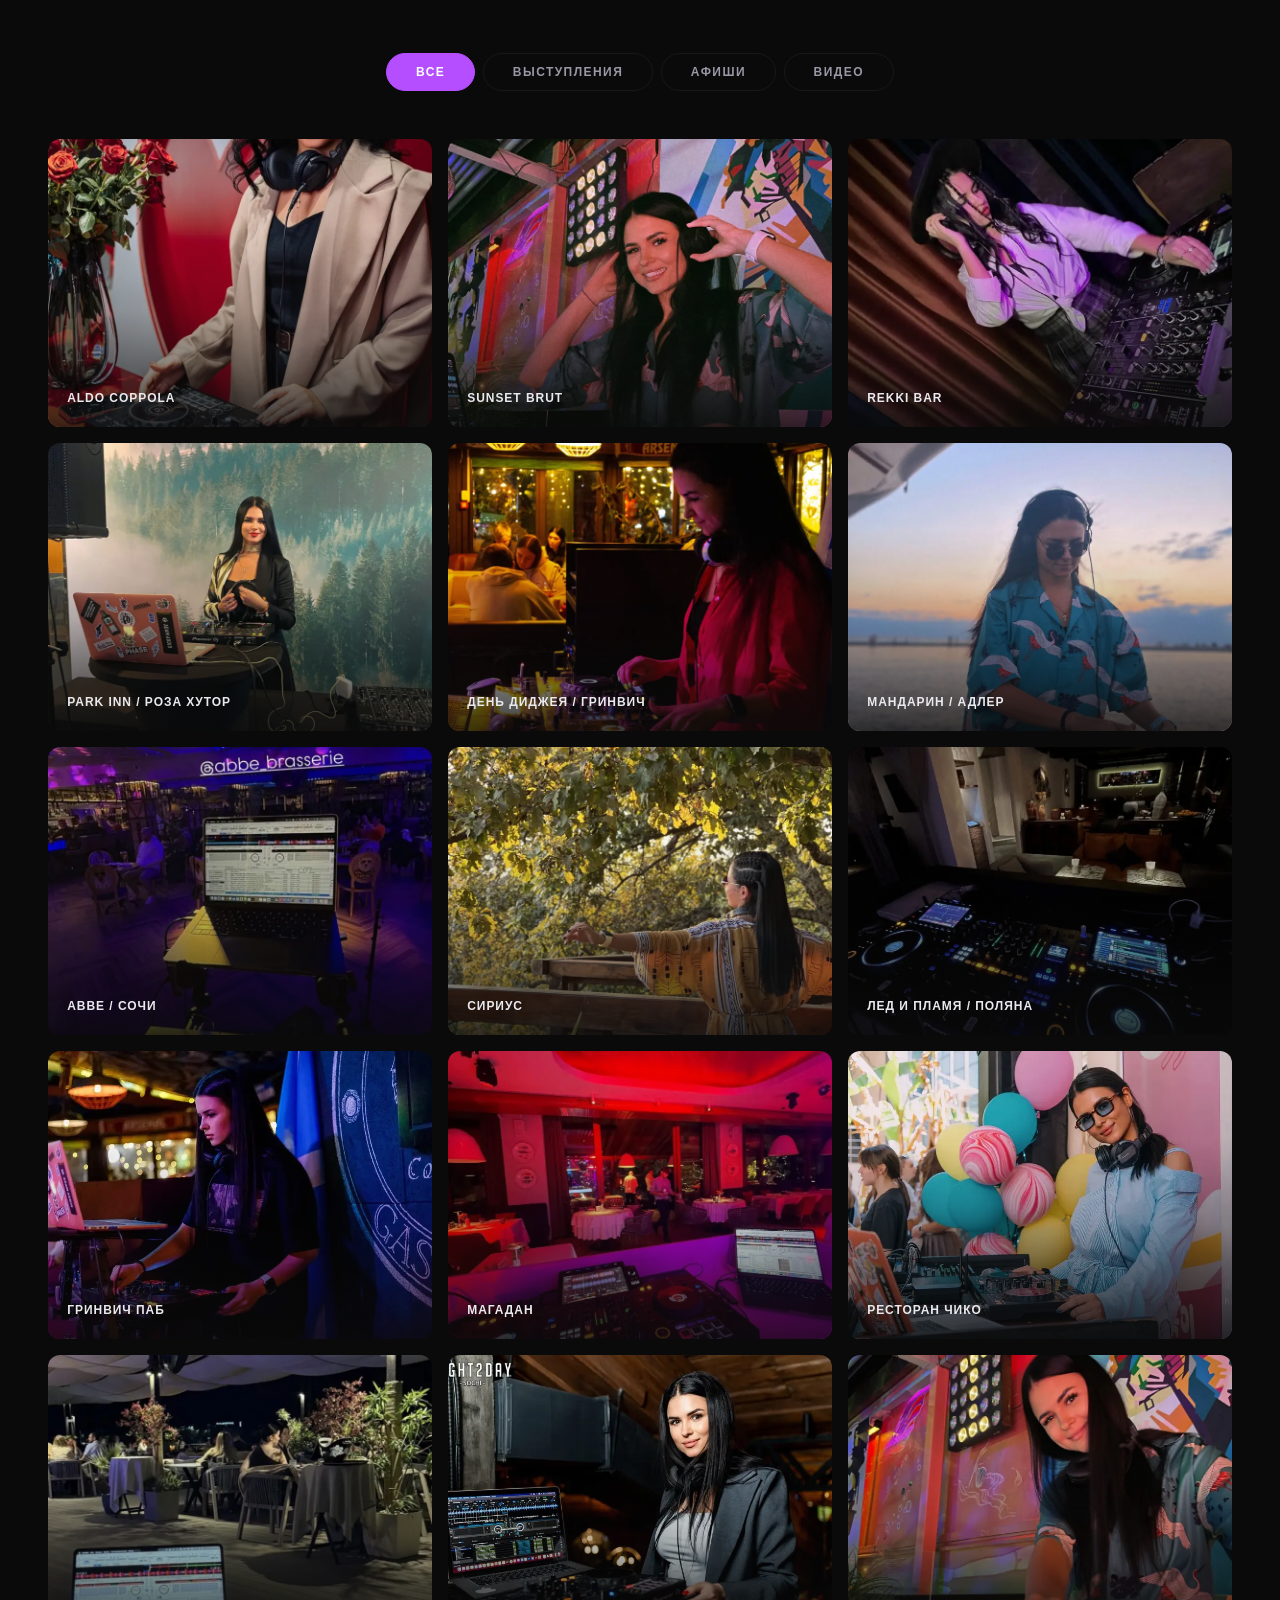
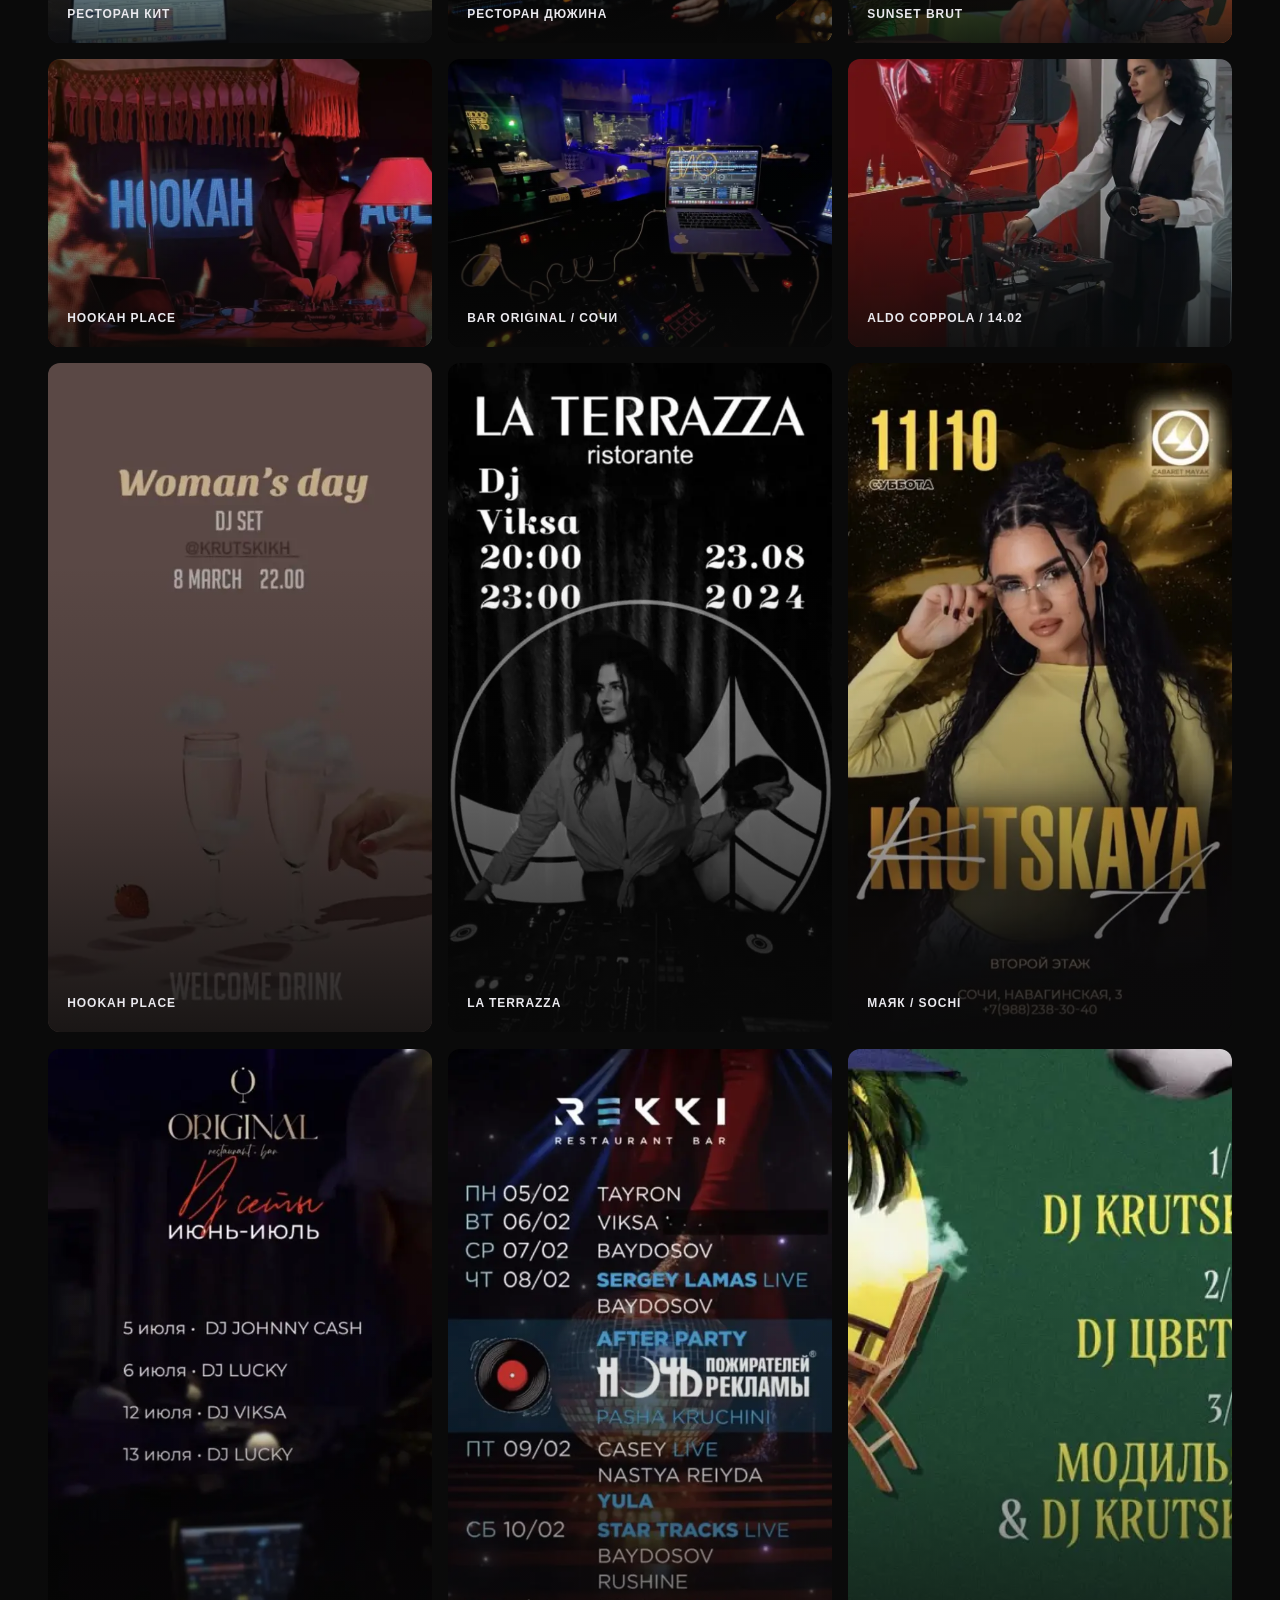
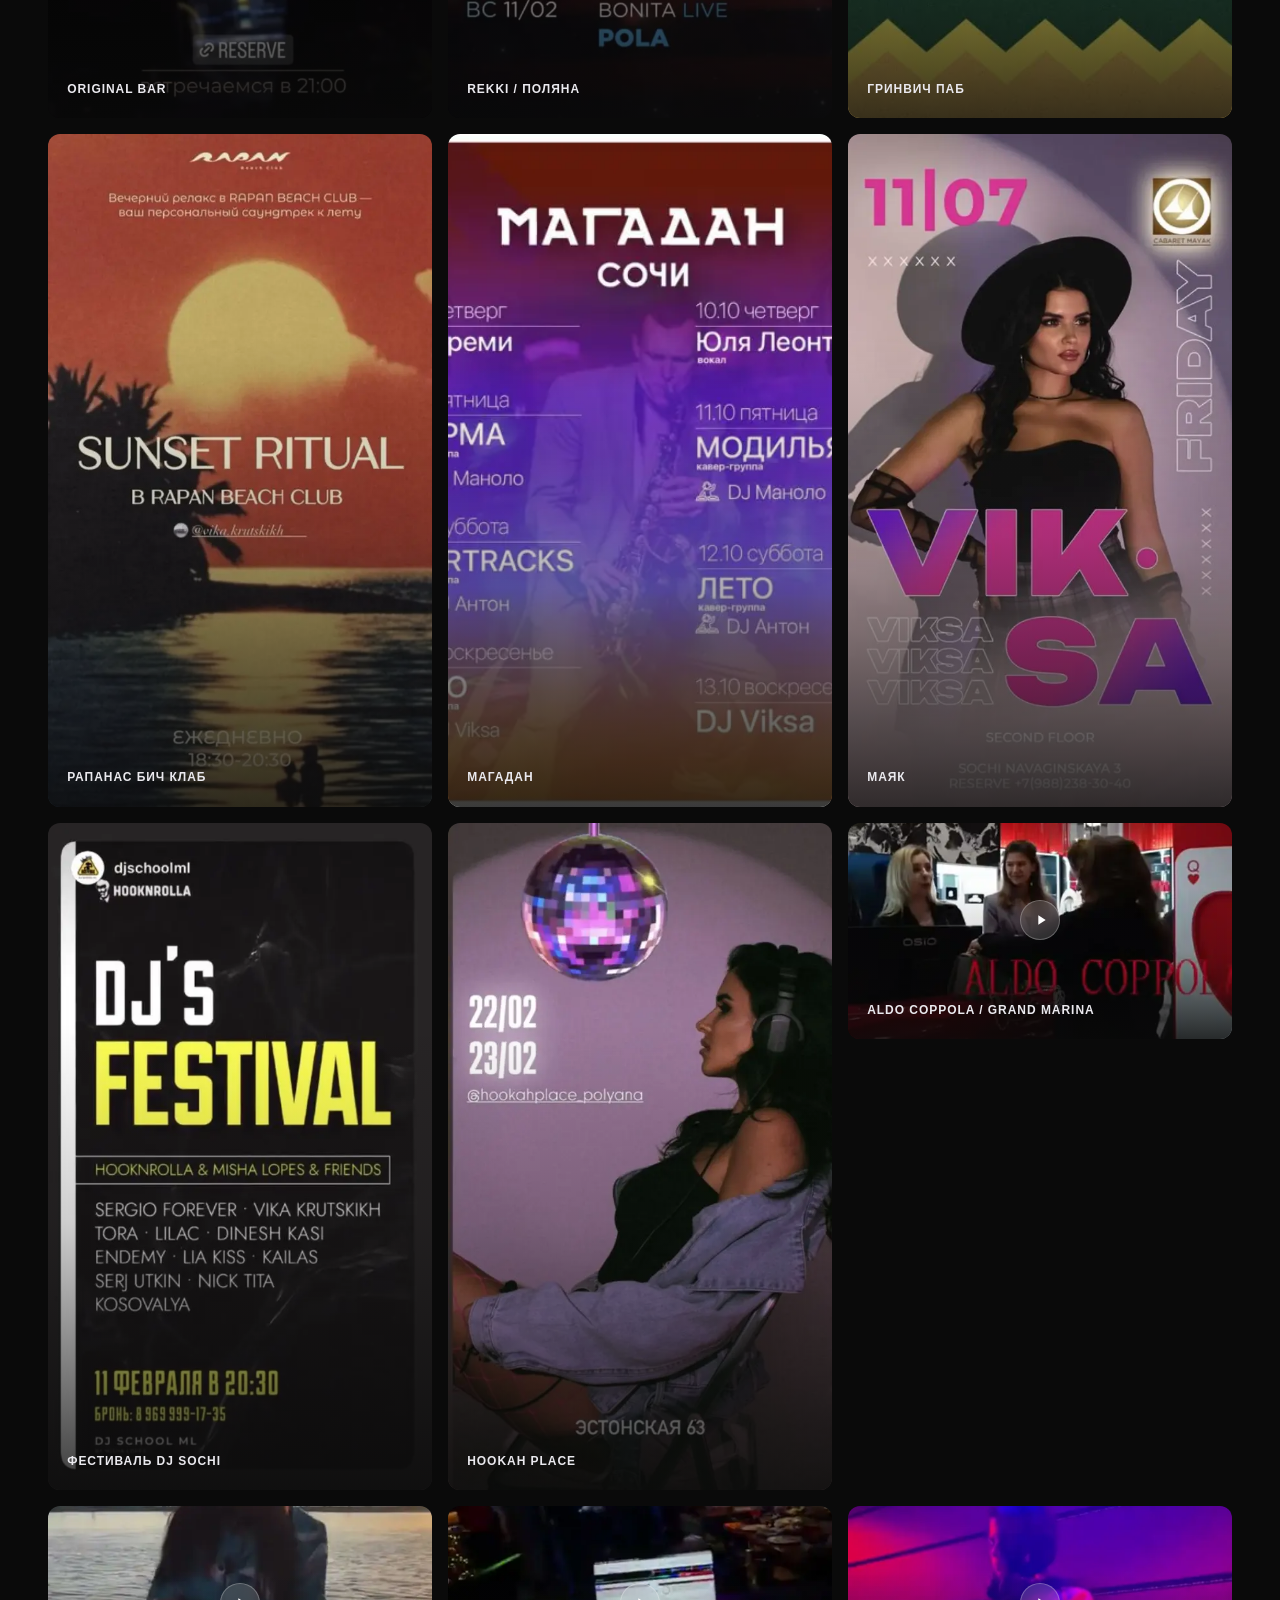
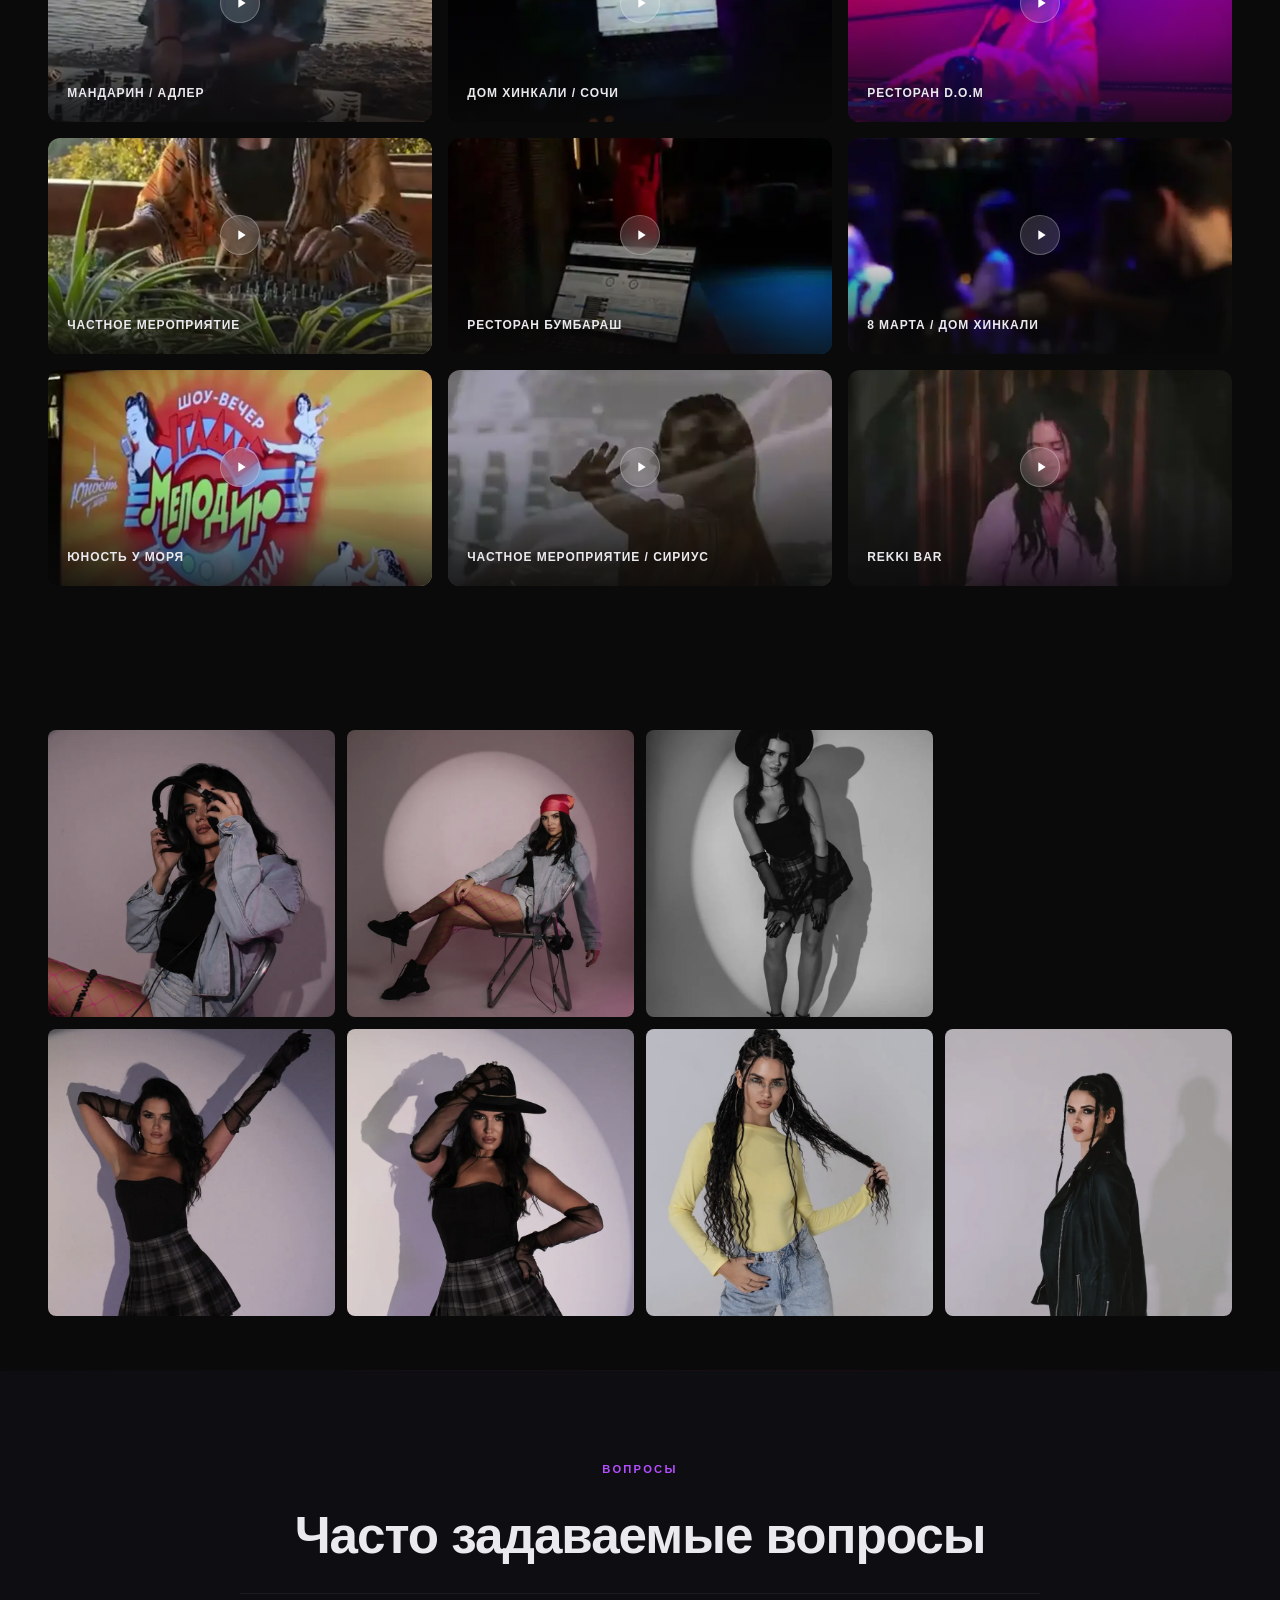
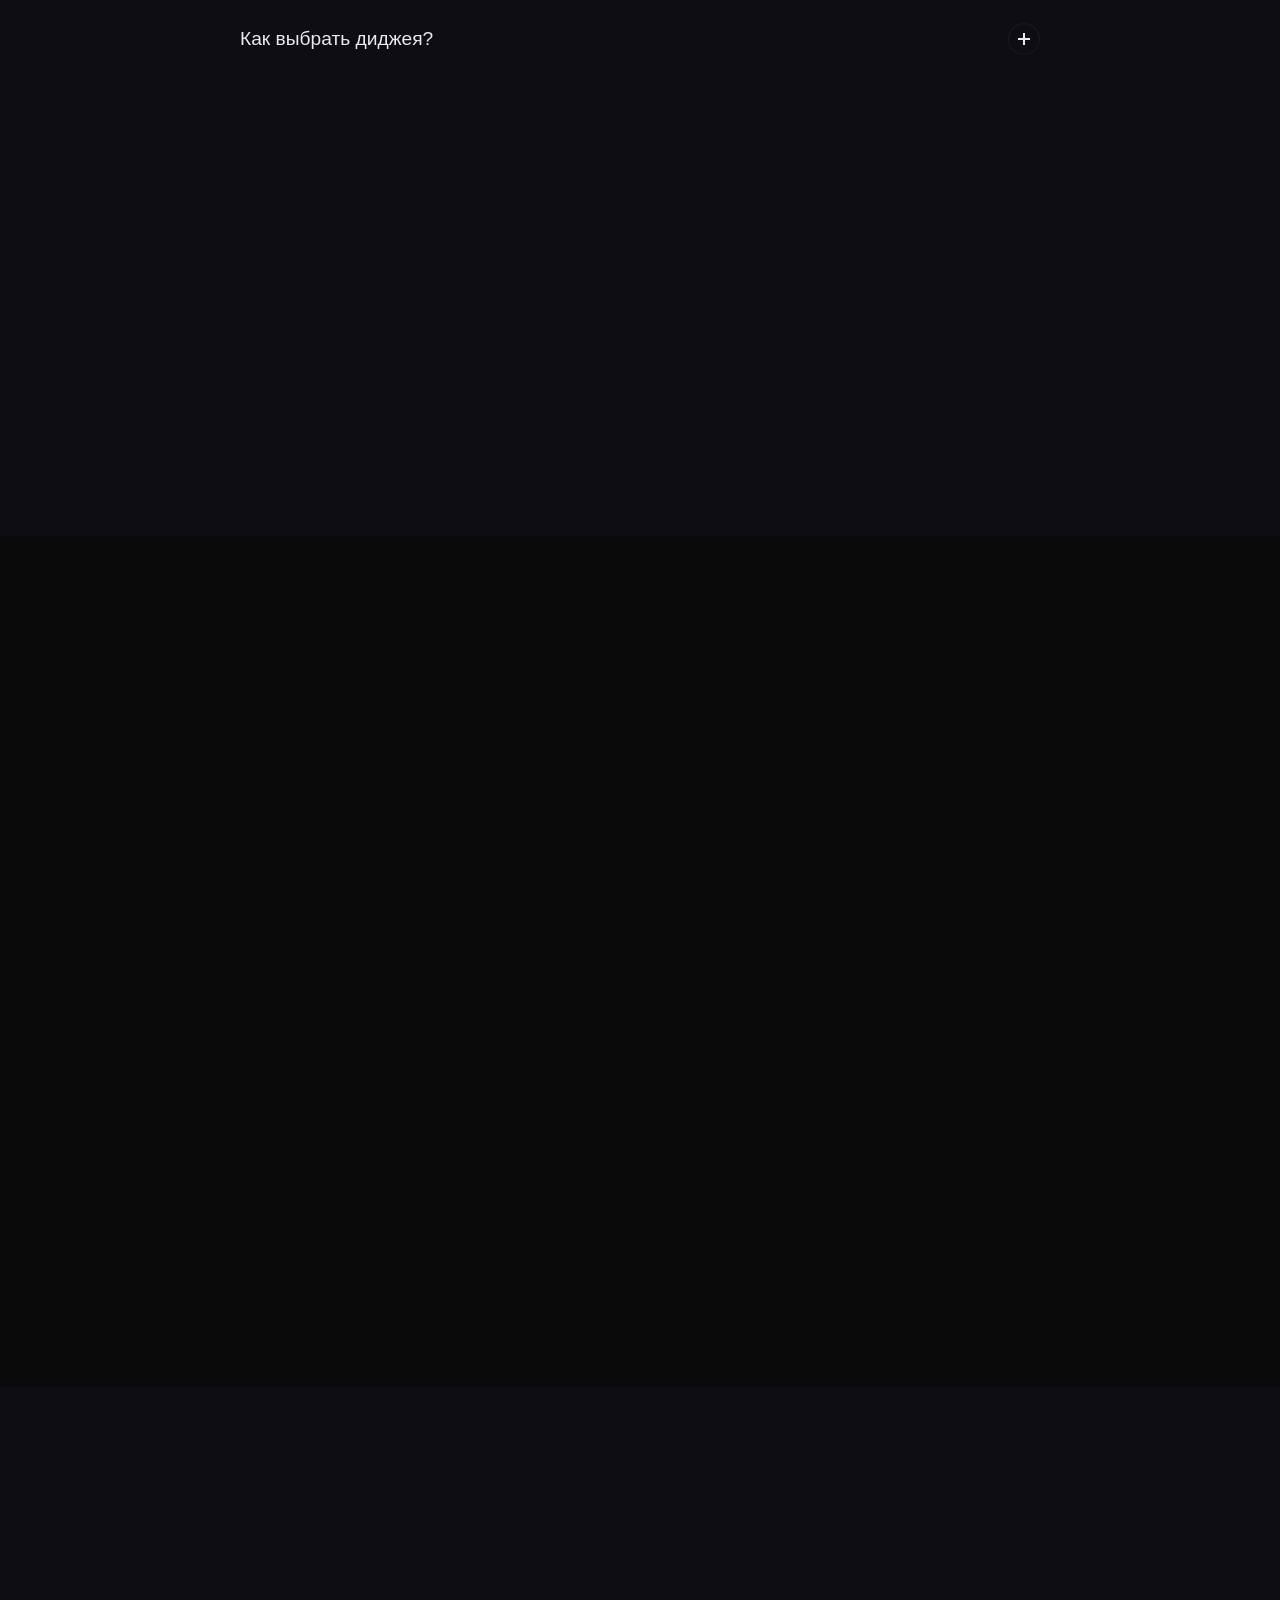
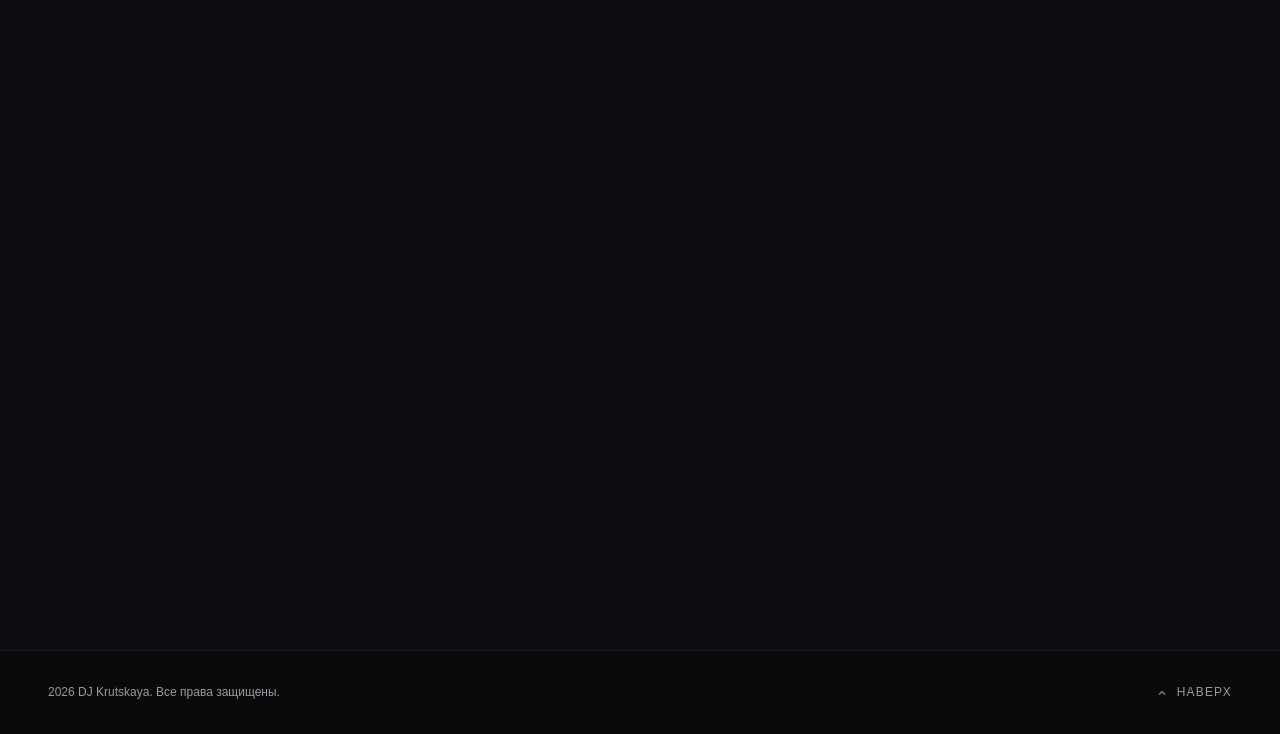
==== commit 06fa3574: "Fix canonical URL to krutskayamusic.ru" ====
--- a/index.html
+++ b/index.html
@@ -10,9 +10,9 @@
   <meta property="og:description" content="Профессиональный диджей на мероприятия в Сочи. Свадьбы, корпоративы, вечеринки, фестивали. 200+ мероприятий.">
   <meta property="og:type" content="website">
   <meta property="og:image" content="assets/hero.webp">
-  <meta property="og:url" content="https://krutskaya-musicru.vercel.app">
+  <meta property="og:url" content="https://krutskayamusic.ru">
   <meta name="format-detection" content="telephone=no">
-  <link rel="canonical" href="https://krutskaya-musicru.vercel.app">
+  <link rel="canonical" href="https://krutskayamusic.ru">
   <link rel="stylesheet" href="style.css">
 </head>
 <body>
